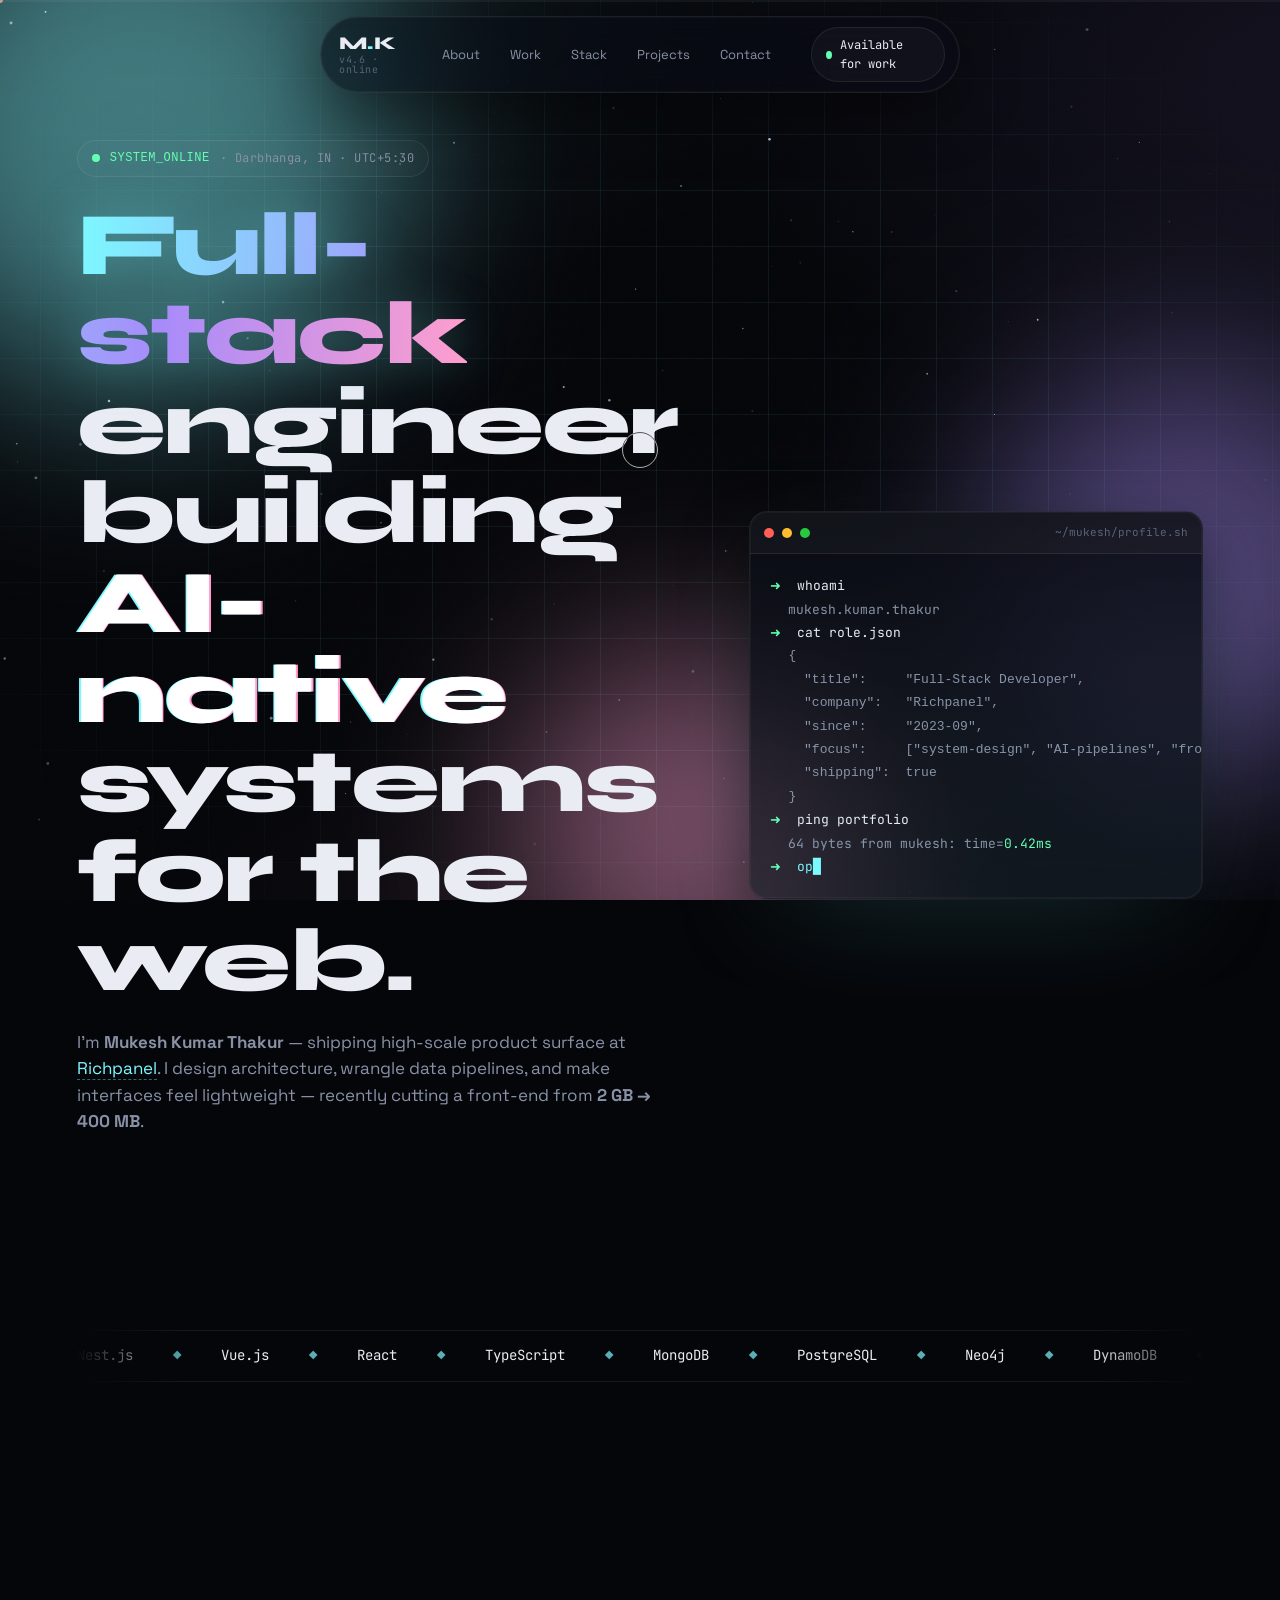
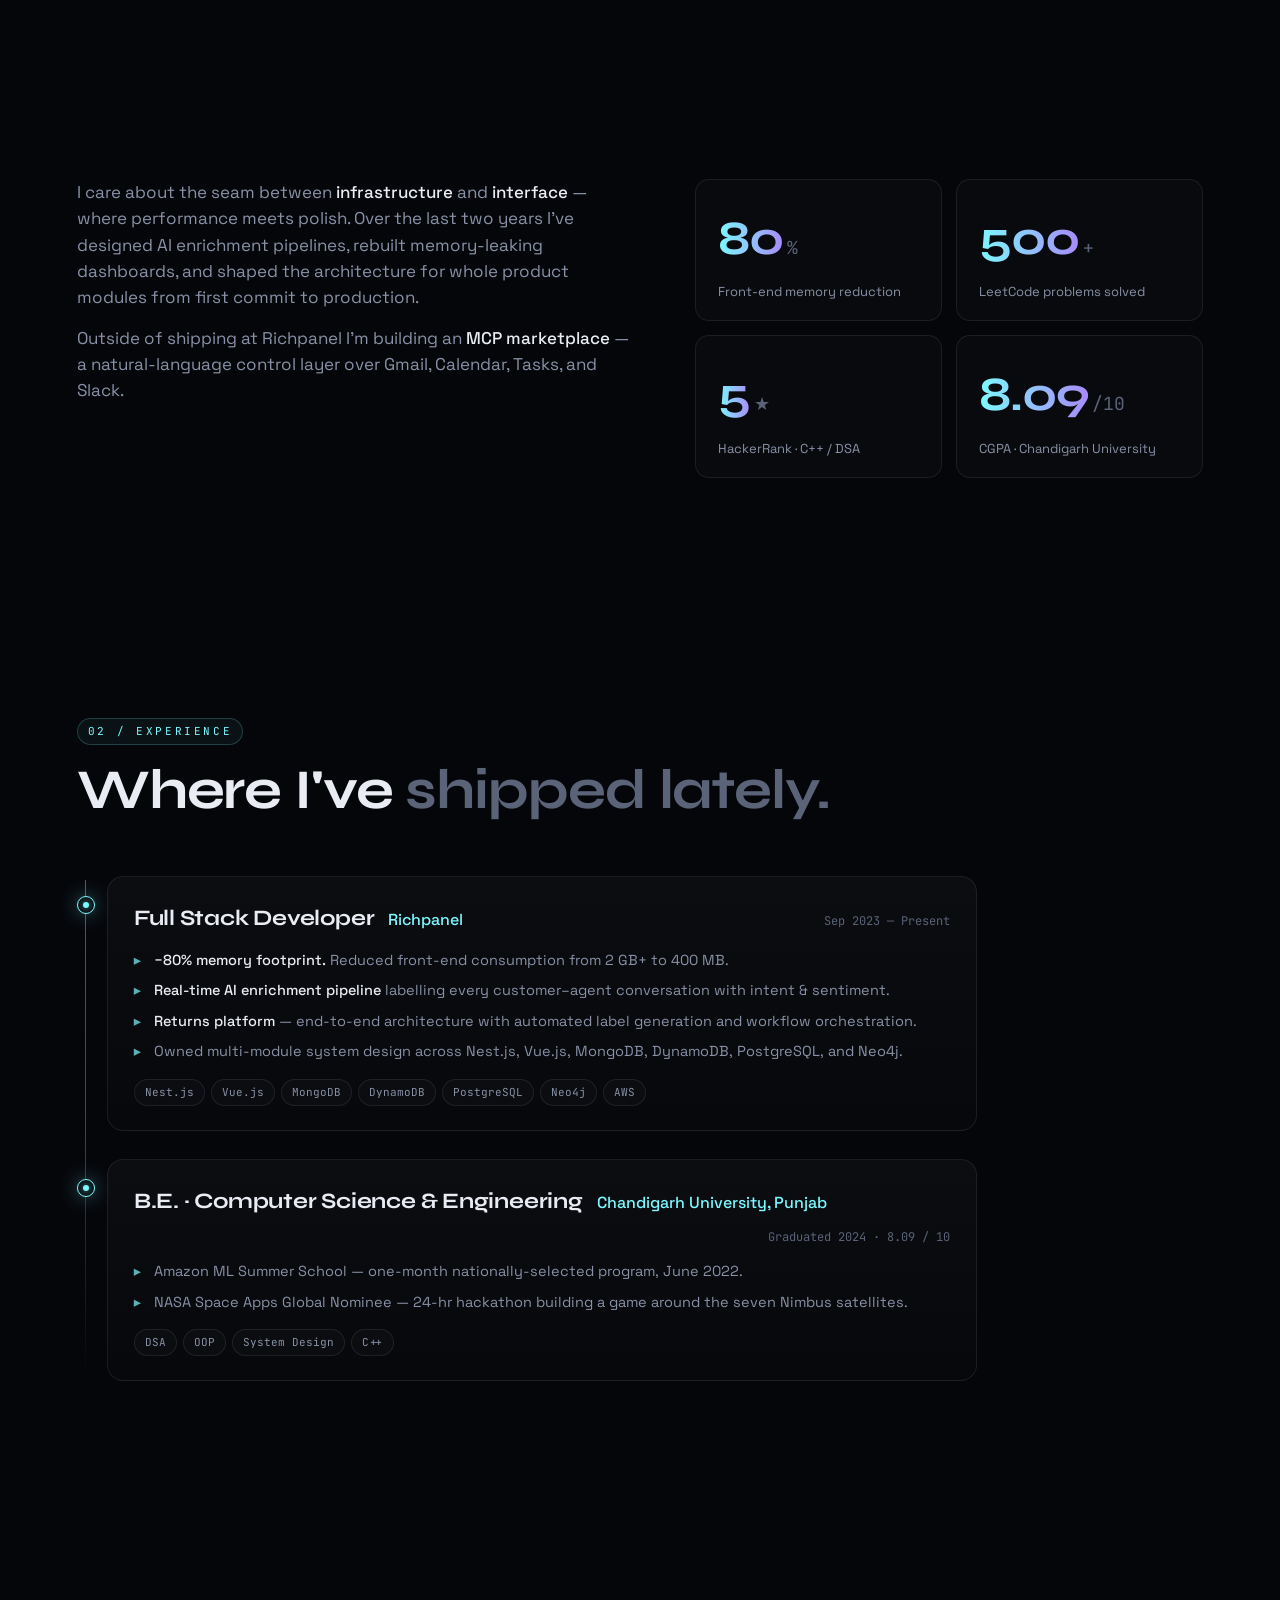
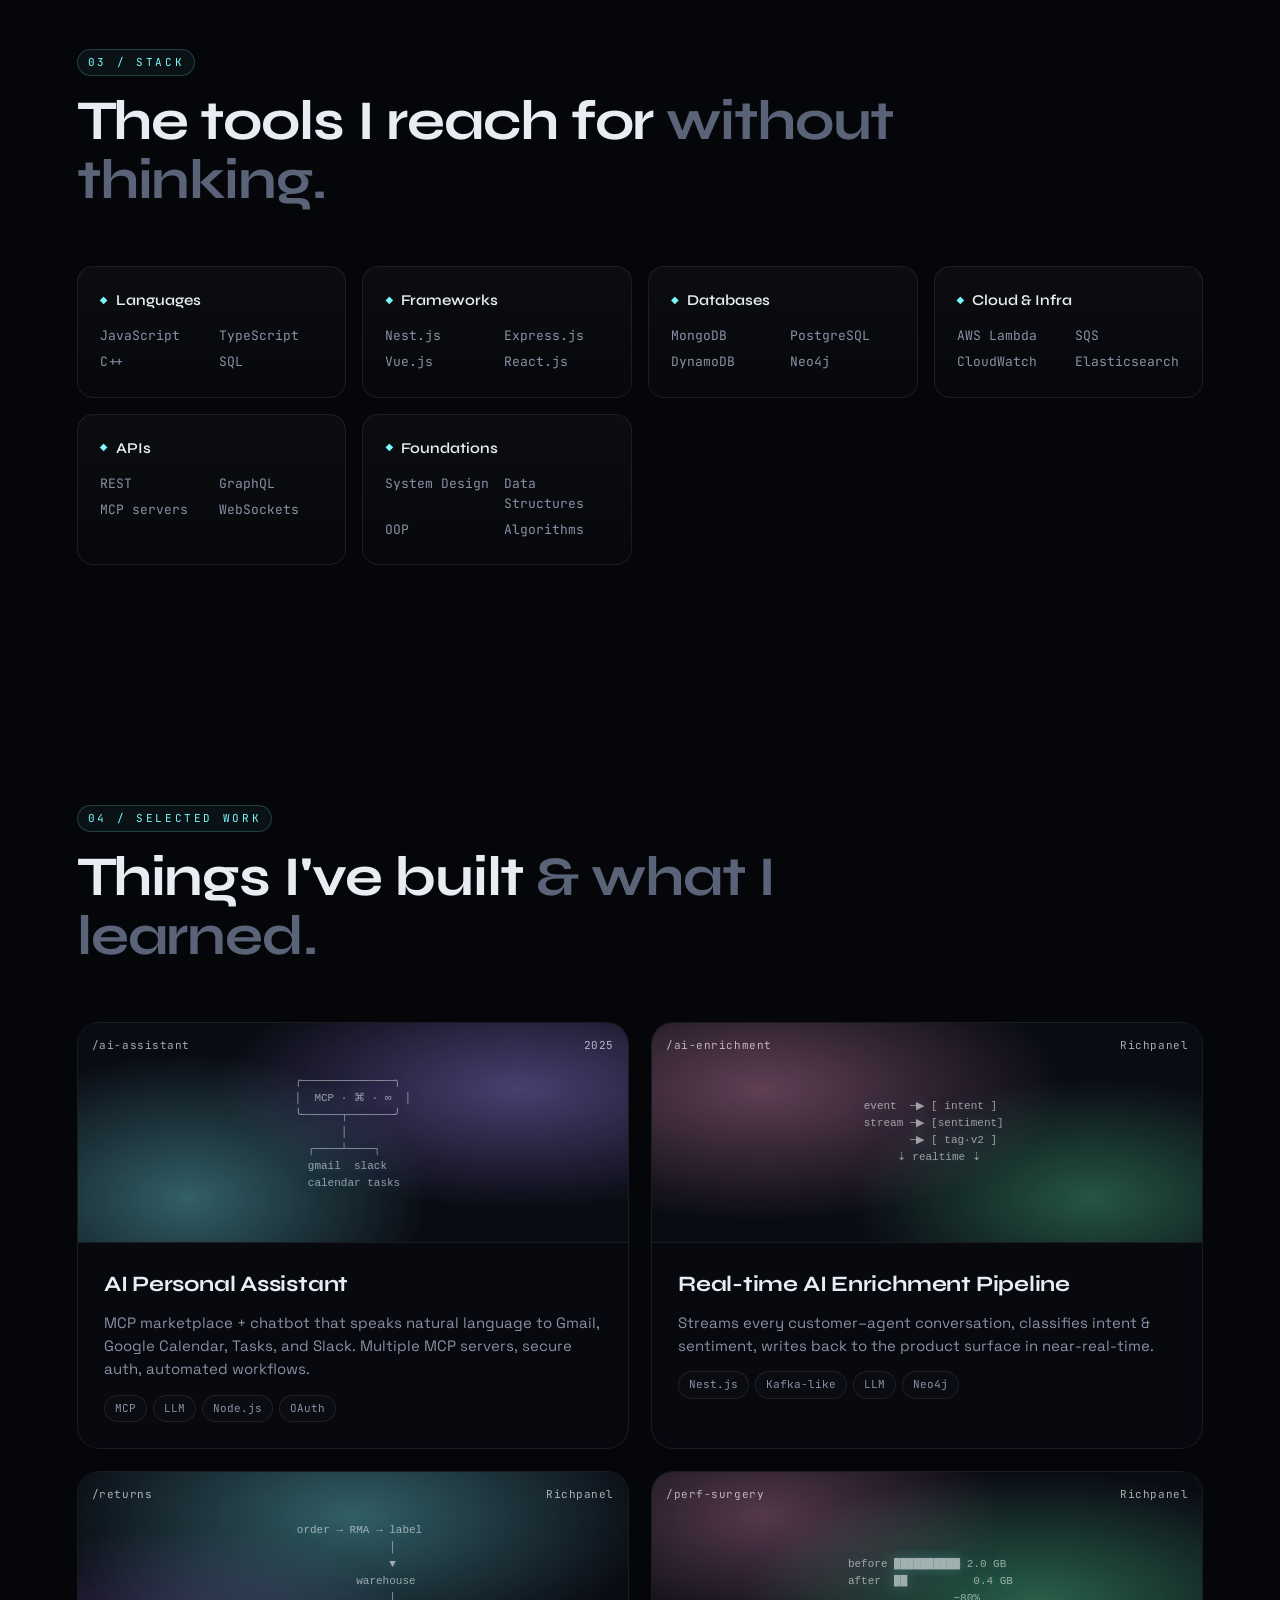
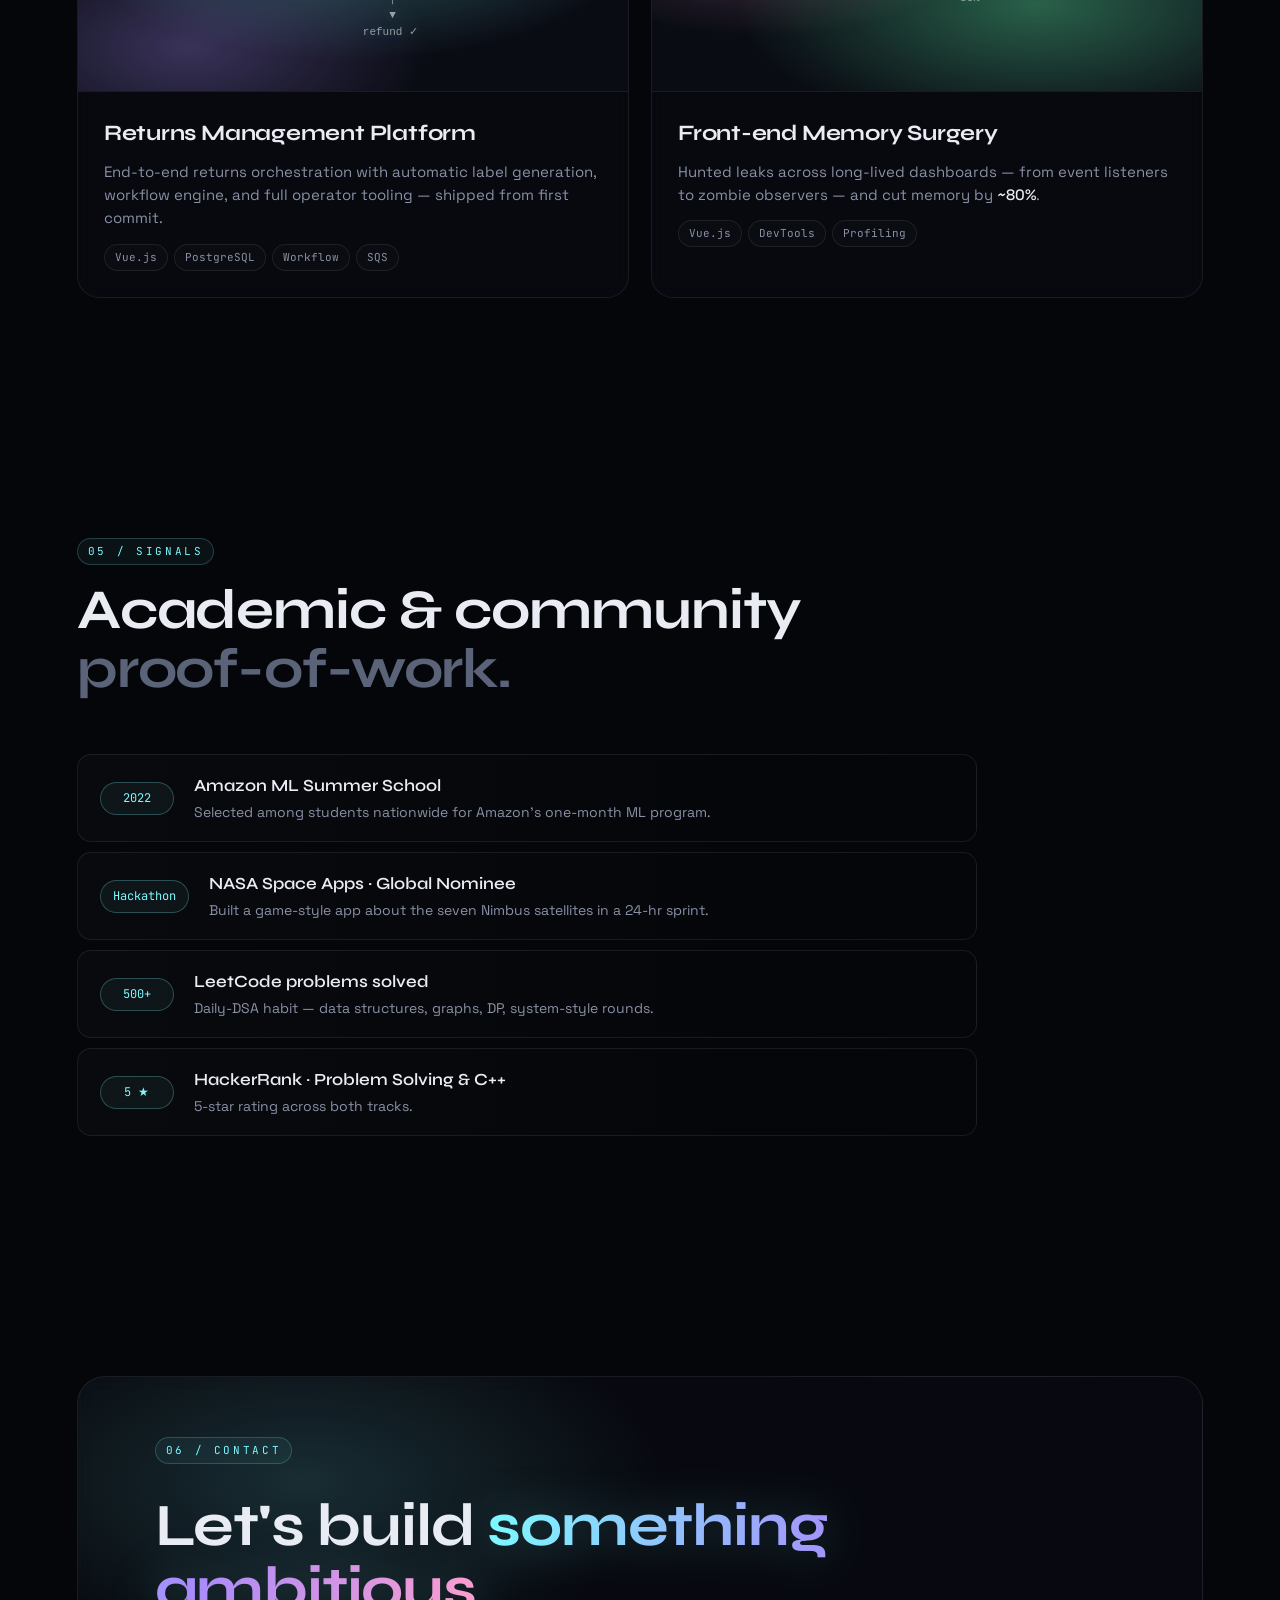
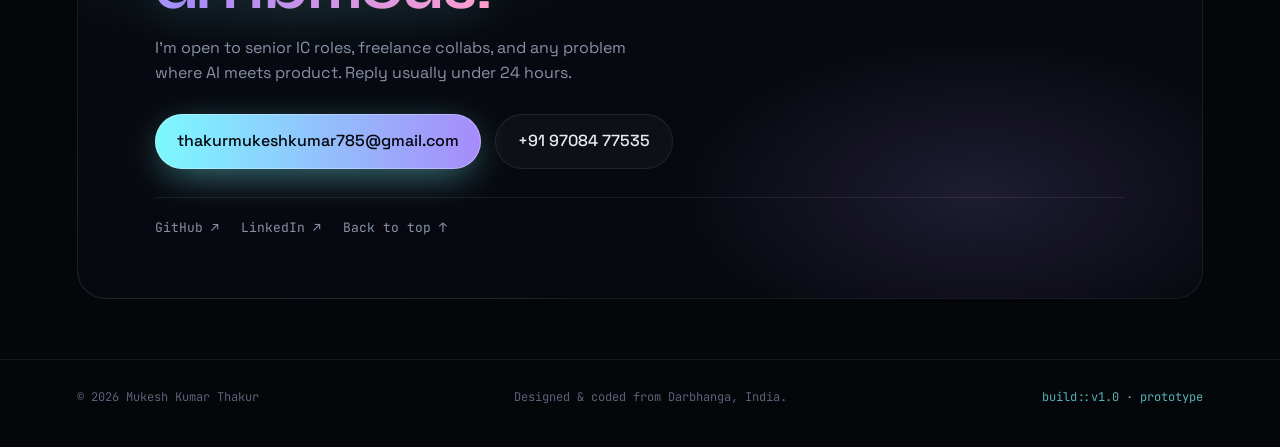
==== index.html @ 33dcd4c1 "Relaunch portfolio: futuristic design at root, archive 2023 site under /old - New single-file index." ====
<!DOCTYPE html>
<html lang="en">
<head>
<meta charset="UTF-8" />
<meta name="viewport" content="width=device-width, initial-scale=1.0" />
<meta name="description" content="Mukesh Kumar Thakur — Full Stack Developer building AI-native systems." />
<title>Mukesh Kumar Thakur · Full Stack Engineer</title>
<link rel="preconnect" href="https://fonts.googleapis.com" />
<link rel="preconnect" href="https://fonts.gstatic.com" crossorigin />
<link href="https://fonts.googleapis.com/css2?family=Space+Grotesk:wght@300;400;500;600;700&family=JetBrains+Mono:wght@300;400;500;700&family=Syne:wght@600;700;800&display=swap" rel="stylesheet" />
<style>
:root {
  --bg:        #05060a;
  --bg-soft:   #0a0c14;
  --panel:     rgba(255,255,255,0.03);
  --panel-br:  rgba(255,255,255,0.08);
  --ink:       #e9ecf3;
  --ink-dim:   #8891a6;
  --ink-mute:  #5a6378;
  --accent:    #7cf9ff;
  --accent-2:  #a78bfa;
  --accent-3:  #ff9ece;
  --hot:       #63ffb0;
  --danger:    #ff6b6b;
  --grid:      rgba(124, 249, 255, 0.07);
  --ease:      cubic-bezier(.2,.7,.2,1);
  --ff-display: 'Syne', 'Space Grotesk', system-ui, sans-serif;
  --ff-sans:   'Space Grotesk', system-ui, sans-serif;
  --ff-mono:   'JetBrains Mono', ui-monospace, Menlo, monospace;
}
* { box-sizing: border-box; margin: 0; padding: 0; }
html { scroll-behavior: smooth; }
body {
  background: var(--bg);
  color: var(--ink);
  font-family: var(--ff-sans);
  font-size: 16px;
  line-height: 1.55;
  overflow-x: hidden;
  -webkit-font-smoothing: antialiased;
  text-rendering: optimizeLegibility;
  cursor: none;
}
a { color: inherit; text-decoration: none; }
::selection { background: var(--accent); color: #000; }
.bg-layer {
  position: fixed; inset: 0; z-index: -1;
  overflow: hidden; pointer-events: none;
  background:
    radial-gradient(1400px 700px at 10% -10%, rgba(124,249,255,0.08), transparent 60%),
    radial-gradient(1200px 600px at 110% 10%, rgba(167,139,250,0.10), transparent 60%),
    radial-gradient(900px 500px at 50% 110%, rgba(255,158,206,0.06), transparent 60%),
    var(--bg);
}
.grid {
  position: absolute; inset: -10%;
  background-image:
    linear-gradient(var(--grid) 1px, transparent 1px),
    linear-gradient(90deg, var(--grid) 1px, transparent 1px);
  background-size: 56px 56px, 56px 56px;
  -webkit-mask-image: radial-gradient(ellipse at center, #000 40%, transparent 75%);
          mask-image: radial-gradient(ellipse at center, #000 40%, transparent 75%);
  animation: drift 40s linear infinite;
}
@keyframes drift { to { transform: translate3d(-56px,-56px,0); } }
#stars { position: absolute; inset: 0; width: 100%; height: 100%; }
.orb {
  position: absolute; border-radius: 50%;
  filter: blur(90px); opacity: .45;
  mix-blend-mode: screen; will-change: transform;
}
.orb-1 { width: 520px; height: 520px; background: #7cf9ff; top: -120px; left: -120px; animation: float 16s ease-in-out infinite; }
.orb-2 { width: 420px; height: 420px; background: #a78bfa; top: 40%; right: -120px; animation: float 22s ease-in-out -4s infinite; }
.orb-3 { width: 360px; height: 360px; background: #ff9ece; bottom: -100px; left: 40%; animation: float 20s ease-in-out -8s infinite; }
@keyframes float {
  0%,100% { transform: translate3d(0,0,0) scale(1); }
  50%     { transform: translate3d(40px,-30px,0) scale(1.1); }
}
.noise {
  position: absolute; inset: 0;
  background-image: url("data:image/svg+xml;utf8,<svg xmlns='http://www.w3.org/2000/svg' width='200' height='200'><filter id='n'><feTurbulence type='fractalNoise' baseFrequency='0.9' numOctaves='2'/></filter><rect width='100%25' height='100%25' filter='url(%23n)' opacity='0.55'/></svg>");
  opacity: .04; mix-blend-mode: overlay;
}
.cursor-dot, .cursor-ring {
  position: fixed; top: 0; left: 0;
  pointer-events: none; z-index: 9999;
  transform: translate(-50%,-50%);
  border-radius: 50%; mix-blend-mode: difference;
}
.cursor-dot {
  width: 6px; height: 6px; background: #fff;
  transition: transform .15s var(--ease), opacity .2s;
}
.cursor-ring {
  width: 36px; height: 36px;
  border: 1px solid rgba(255,255,255,.7);
  transition: width .25s var(--ease), height .25s var(--ease), transform .05s linear, border-color .2s;
}
.cursor-hover .cursor-ring { width: 60px; height: 60px; border-color: var(--accent); }
@media (hover: none) {
  .cursor-dot, .cursor-ring { display: none; }
  body { cursor: auto; }
}
.scroll-progress {
  position: fixed; top: 0; left: 0; right: 0;
  height: 2px; z-index: 200;
  background: rgba(255,255,255,.05);
}
.scroll-progress span {
  display: block; height: 100%; width: 0;
  background: linear-gradient(90deg, var(--accent), var(--accent-2), var(--accent-3));
  box-shadow: 0 0 10px var(--accent);
}
.nav {
  position: fixed; top: 16px; left: 50%;
  transform: translateX(-50%);
  z-index: 100;
  display: flex; align-items: center; gap: 28px;
  padding: 10px 14px 10px 18px;
  background: rgba(10,12,20,.55);
  -webkit-backdrop-filter: blur(18px) saturate(1.3);
          backdrop-filter: blur(18px) saturate(1.3);
  border: 1px solid var(--panel-br);
  border-radius: 999px;
  box-shadow: 0 20px 60px rgba(0,0,0,.45), inset 0 0 0 1px rgba(255,255,255,.03);
  max-width: calc(100vw - 32px);
}
.brand {
  display: flex; flex-direction: column; line-height: 1;
  font-family: var(--ff-display); letter-spacing: .02em;
}
.brand-mark { font-size: 18px; font-weight: 800; }
.brand-mark .dot { color: var(--accent); }
.brand-meta {
  font-family: var(--ff-mono);
  font-size: 10px; color: var(--ink-mute);
  margin-top: 3px; letter-spacing: .06em;
}
.nav nav { display: flex; gap: 6px; }
.nav nav a {
  font-size: 13px; color: var(--ink-dim);
  padding: 8px 12px; border-radius: 999px;
  transition: color .2s, background .2s;
}
.nav nav a:hover { color: var(--ink); background: rgba(255,255,255,.05); }
.btn-ghost {
  display: inline-flex; align-items: center; gap: 8px;
  font-family: var(--ff-mono);
  font-size: 12px; color: var(--ink);
  padding: 8px 14px;
  border: 1px solid var(--panel-br);
  border-radius: 999px;
  background: rgba(255,255,255,.03);
  transition: border-color .2s, color .2s, background .2s;
}
.btn-ghost:hover { border-color: var(--accent); color: var(--accent); }
.pulse {
  width: 8px; height: 8px; border-radius: 50%;
  background: var(--hot);
  box-shadow: 0 0 0 0 var(--hot);
  animation: pulse 2s infinite;
}
@keyframes pulse {
  0%   { box-shadow: 0 0 0 0 rgba(99,255,176,.55); }
  70%  { box-shadow: 0 0 0 10px rgba(99,255,176,0); }
  100% { box-shadow: 0 0 0 0 rgba(99,255,176,0); }
}
.hero {
  min-height: 100vh;
  padding: 140px 6vw 60px;
  display: flex; flex-direction: column;
  justify-content: space-between;
  position: relative;
}
.hero-inner {
  display: grid;
  grid-template-columns: 1.3fr 1fr;
  gap: 72px; align-items: center; flex: 1;
}
@media (max-width: 980px) { .hero-inner { grid-template-columns: 1fr; gap: 48px; } }
.badge {
  display: inline-flex; align-items: center; gap: 10px;
  font-family: var(--ff-mono);
  font-size: 12px; color: var(--ink-dim);
  padding: 8px 14px;
  border: 1px solid var(--panel-br);
  border-radius: 999px;
  background: rgba(255,255,255,.02);
  letter-spacing: .04em;
}
.badge code { color: var(--hot); font-weight: 500; }
.hero-title {
  font-family: var(--ff-display);
  font-weight: 800;
  font-size: clamp(44px, 7vw, 92px);
  line-height: 1;
  letter-spacing: -.02em;
  margin: 24px 0 22px;
}
.hero-title .line { display: block; }
.gradient {
  background: linear-gradient(92deg, var(--accent) 0%, var(--accent-2) 55%, var(--accent-3) 100%);
  -webkit-background-clip: text; background-clip: text;
  color: transparent;
  filter: drop-shadow(0 0 24px rgba(124,249,255,.25));
}
.muted { color: var(--ink-mute); }
.hero-sub { max-width: 60ch; color: var(--ink-dim); font-size: 17px; }
.hero-sub a { color: var(--accent); border-bottom: 1px dashed rgba(124,249,255,.4); }
.hero-cta { display: flex; gap: 14px; flex-wrap: wrap; margin: 30px 0 32px; }
.btn-primary, .btn-secondary {
  display: inline-flex; align-items: center; gap: 10px;
  padding: 14px 22px;
  border-radius: 999px;
  font-weight: 500;
  transition: transform .2s var(--ease), box-shadow .25s, background .2s, color .2s;
}
.btn-primary {
  background: linear-gradient(90deg, var(--accent), var(--accent-2));
  color: #06070d;
  box-shadow: 0 10px 40px -10px rgba(124,249,255,.6),
              inset 0 0 0 1px rgba(255,255,255,.3);
}
.btn-primary:hover {
  transform: translateY(-2px);
  box-shadow: 0 18px 50px -12px rgba(167,139,250,.75),
              inset 0 0 0 1px rgba(255,255,255,.4);
}
.btn-secondary {
  color: var(--ink);
  border: 1px solid var(--panel-br);
  background: rgba(255,255,255,.03);
}
.btn-secondary:hover { border-color: var(--accent); color: var(--accent); }
.socials {
  display: flex; flex-wrap: wrap; gap: 22px;
  font-family: var(--ff-mono);
  font-size: 12.5px; color: var(--ink-mute);
}
.socials a {
  display: inline-flex; align-items: center; gap: 8px;
  transition: color .2s;
}
.socials a:hover { color: var(--accent); }
.glitch { position: relative; display: inline-block; color: var(--ink); }
.glitch::before, .glitch::after {
  content: attr(data-text);
  position: absolute; left: 0; top: 0; width: 100%;
  pointer-events: none;
}
.glitch::before {
  color: var(--accent);
  transform: translate(-1.5px, 0);
  mix-blend-mode: screen;
  animation: glitch-x 4.2s infinite steps(2, end);
}
.glitch::after {
  color: var(--accent-3);
  transform: translate(1.5px, 0);
  mix-blend-mode: screen;
  animation: glitch-x 3.1s infinite reverse steps(2, end);
}
@keyframes glitch-x {
  0%, 92%, 100% { -webkit-clip-path: inset(0 0 0 0); clip-path: inset(0 0 0 0); transform: translate(0,0); }
  93% { -webkit-clip-path: inset(10% 0 80% 0); clip-path: inset(10% 0 80% 0); transform: translate(-3px,0); }
  95% { -webkit-clip-path: inset(50% 0 30% 0); clip-path: inset(50% 0 30% 0); transform: translate(2px,0); }
  97% { -webkit-clip-path: inset(80% 0 5% 0);  clip-path: inset(80% 0 5% 0);  transform: translate(-1px,0); }
}
.terminal {
  position: relative;
  border: 1px solid var(--panel-br);
  background: linear-gradient(180deg, rgba(10,12,20,.9), rgba(10,12,20,.6));
  -webkit-backdrop-filter: blur(14px); backdrop-filter: blur(14px);
  border-radius: 18px; overflow: hidden;
  box-shadow:
    0 40px 120px -40px rgba(124,249,255,.18),
    0 20px 60px rgba(0,0,0,.5),
    inset 0 0 0 1px rgba(255,255,255,.04);
}
.terminal::before {
  content: ""; position: absolute; inset: 0;
  background: linear-gradient(180deg, transparent, rgba(124,249,255,.05));
  pointer-events: none;
}
.terminal-bar {
  display: flex; align-items: center; gap: 8px;
  padding: 12px 14px;
  border-bottom: 1px solid var(--panel-br);
  background: rgba(255,255,255,.03);
}
.terminal-bar .dot { width: 10px; height: 10px; border-radius: 50%; background: var(--ink-mute); }
.terminal-bar .dot.red    { background: #ff5f57; }
.terminal-bar .dot.amber  { background: #ffbd2e; }
.terminal-bar .dot.green  { background: #28c940; }
.term-title {
  margin-left: auto;
  font-family: var(--ff-mono);
  font-size: 11px; color: var(--ink-mute);
}
.terminal-body {
  padding: 20px;
  font-family: var(--ff-mono);
  font-size: 13px; color: var(--ink-dim);
  line-height: 1.8;
}
.terminal-body .prompt { color: var(--hot); margin-right: 8px; }
.terminal-body .cmd    { color: var(--ink); }
.terminal-body .out    { color: var(--ink-dim); padding-left: 18px; }
.terminal-body pre.out { white-space: pre; }
.terminal-body .hot    { color: var(--hot); }
.typewriter { color: var(--accent); }
.blink { animation: blink 1s steps(2, end) infinite; color: var(--accent); }
@keyframes blink { to { opacity: 0; } }
.marquee {
  overflow: hidden;
  margin-top: 60px;
  border-top: 1px solid var(--panel-br);
  border-bottom: 1px solid var(--panel-br);
  padding: 14px 0;
  display: flex; gap: 40px;
  -webkit-mask-image: linear-gradient(90deg, transparent, #000 10%, #000 90%, transparent);
          mask-image: linear-gradient(90deg, transparent, #000 10%, #000 90%, transparent);
}
.marquee-track {
  display: flex; gap: 40px; flex-shrink: 0;
  animation: marq 30s linear infinite;
  font-family: var(--ff-mono);
  font-size: 14px; color: var(--ink-dim);
  white-space: nowrap; padding-right: 40px;
}
.marquee-track span:nth-child(odd) { color: var(--ink); }
.marquee-track span:nth-child(even) { color: var(--accent); opacity: .7; }
@keyframes marq { to { transform: translateX(-100%); } }
.section { padding: 120px 6vw; position: relative; }
.section-head { margin-bottom: 56px; max-width: 900px; }
.eyebrow {
  display: inline-block;
  font-family: var(--ff-mono);
  font-size: 11px; letter-spacing: .24em;
  color: var(--accent);
  text-transform: uppercase;
  margin-bottom: 16px;
  padding: 4px 10px;
  border: 1px solid rgba(124,249,255,.2);
  border-radius: 999px;
  background: rgba(124,249,255,.05);
}
.section-head h2 {
  font-family: var(--ff-display);
  font-weight: 700;
  font-size: clamp(32px, 4.4vw, 56px);
  line-height: 1.05;
  letter-spacing: -.02em;
}
.about-grid {
  display: grid;
  grid-template-columns: 1.1fr 1fr;
  gap: 60px; align-items: start;
}
@media (max-width: 900px) { .about-grid { grid-template-columns: 1fr; } }
.about-copy p {
  color: var(--ink-dim);
  font-size: 17px; margin-bottom: 14px;
  max-width: 60ch;
}
.about-copy strong { color: var(--ink); font-weight: 500; }
.stats { list-style: none; display: grid; grid-template-columns: 1fr 1fr; gap: 14px; }
.stats li {
  position: relative;
  padding: 22px 22px 18px;
  border: 1px solid var(--panel-br);
  border-radius: 14px;
  background: rgba(255,255,255,.02);
  overflow: hidden;
  transition: transform .25s var(--ease), border-color .25s;
}
.stats li::before {
  content: ""; position: absolute; inset: 0;
  background: radial-gradient(400px 140px at var(--mx,50%) var(--my,50%), rgba(124,249,255,.12), transparent 60%);
  opacity: 0; transition: opacity .3s;
}
.stats li:hover { transform: translateY(-2px); border-color: rgba(124,249,255,.3); }
.stats li:hover::before { opacity: 1; }
.stat-num {
  font-family: var(--ff-display);
  font-size: 48px; font-weight: 700;
  background: linear-gradient(90deg, var(--accent), var(--accent-2));
  -webkit-background-clip: text; background-clip: text;
  color: transparent;
  letter-spacing: -.02em;
}
.stat-unit {
  font-family: var(--ff-mono);
  color: var(--ink-mute); font-size: 18px;
  margin-left: 4px;
}
.stat-label { display: block; font-size: 13px; color: var(--ink-dim); margin-top: 6px; }
.timeline { position: relative; padding-left: 30px; max-width: 900px; }
.timeline::before {
  content: ""; position: absolute;
  left: 8px; top: 4px; bottom: 4px;
  width: 1px;
  background: linear-gradient(180deg, var(--accent), var(--accent-2), transparent);
  opacity: .4;
}
.tl-item { position: relative; margin-bottom: 28px; }
.tl-marker {
  position: absolute; left: -30px; top: 20px;
  width: 18px; height: 18px; border-radius: 50%;
  border: 1px solid var(--accent);
  background: var(--bg);
  display: grid; place-items: center;
  box-shadow: 0 0 20px rgba(124,249,255,.4);
}
.tl-marker span {
  width: 6px; height: 6px; border-radius: 50%;
  background: var(--accent);
  box-shadow: 0 0 8px var(--accent);
  animation: pulse-dot 2s infinite;
}
@keyframes pulse-dot {
  0%,100% { transform: scale(1); opacity: 1; }
  50%     { transform: scale(1.5); opacity: .6; }
}
.tl-card {
  padding: 24px 26px;
  border: 1px solid var(--panel-br);
  border-radius: 16px;
  background: linear-gradient(180deg, rgba(255,255,255,.03), rgba(255,255,255,.01));
  transition: border-color .25s, transform .25s var(--ease);
}
.tl-card:hover { border-color: rgba(124,249,255,.25); transform: translateX(4px); }
.tl-card header {
  display: flex; flex-wrap: wrap; align-items: baseline;
  gap: 10px 14px; margin-bottom: 14px;
}
.tl-card h3 {
  font-family: var(--ff-display);
  font-size: 22px; font-weight: 700;
  letter-spacing: -.01em;
}
.tl-company { color: var(--accent); font-weight: 500; }
.tl-time {
  font-family: var(--ff-mono);
  font-size: 12px; color: var(--ink-mute);
  margin-left: auto;
}
.tl-card ul { list-style: none; margin-bottom: 16px; }
.tl-card li {
  position: relative;
  padding-left: 20px;
  margin-bottom: 8px;
  color: var(--ink-dim);
  font-size: 14.5px;
}
.tl-card li::before {
  content: "▸"; position: absolute; left: 0;
  color: var(--accent); opacity: .7;
}
.tl-card li strong { color: var(--ink); font-weight: 500; }
.chips { display: flex; flex-wrap: wrap; gap: 6px; margin-top: 14px; }
.chips span {
  font-family: var(--ff-mono);
  font-size: 11px;
  padding: 4px 10px;
  border: 1px solid var(--panel-br);
  border-radius: 999px;
  color: var(--ink-dim);
  background: rgba(255,255,255,.02);
  transition: border-color .2s, color .2s;
}
.chips span:hover { border-color: var(--accent); color: var(--accent); }
.stack-grid {
  display: grid;
  grid-template-columns: repeat(auto-fill, minmax(240px, 1fr));
  gap: 16px;
}
.stack-card {
  padding: 22px 22px 24px;
  border: 1px solid var(--panel-br);
  border-radius: 16px;
  background: linear-gradient(180deg, rgba(255,255,255,.03), rgba(255,255,255,.01));
  position: relative; overflow: hidden;
  transition: transform .25s var(--ease), border-color .25s;
}
.stack-card::after {
  content: ""; position: absolute;
  top: -50%; left: -50%;
  width: 200%; height: 200%;
  background: conic-gradient(from 0deg, transparent 0deg, rgba(124,249,255,.15), transparent 60deg);
  opacity: 0; transition: opacity .3s;
  animation: spin 6s linear infinite;
  pointer-events: none;
}
.stack-card:hover { transform: translateY(-4px); border-color: rgba(124,249,255,.25); }
.stack-card:hover::after { opacity: 1; }
@keyframes spin { to { transform: rotate(360deg); } }
.stack-card h4 {
  font-family: var(--ff-display);
  font-size: 15px; font-weight: 600;
  color: var(--ink);
  margin-bottom: 14px;
  display: flex; align-items: center; gap: 8px;
}
.stack-card h4 .k { color: var(--accent); font-size: 10px; }
.stack-card ul {
  list-style: none;
  display: grid; grid-template-columns: 1fr 1fr; gap: 6px 14px;
}
.stack-card li { font-family: var(--ff-mono); font-size: 13px; color: var(--ink-dim); }
.proj-grid { display: grid; grid-template-columns: repeat(2, 1fr); gap: 22px; }
@media (max-width: 900px) { .proj-grid { grid-template-columns: 1fr; } }
.proj-card {
  position: relative;
  border: 1px solid var(--panel-br);
  border-radius: 22px;
  background: rgba(10,12,20,.5);
  -webkit-backdrop-filter: blur(8px); backdrop-filter: blur(8px);
  overflow: hidden;
  transform-style: preserve-3d;
  transition: border-color .25s, transform .4s var(--ease), box-shadow .4s;
}
.proj-card:hover {
  border-color: rgba(124,249,255,.3);
  box-shadow: 0 40px 80px -30px rgba(124,249,255,.25);
}
.proj-cover {
  position: relative; height: 220px; overflow: hidden;
  border-bottom: 1px solid var(--panel-br);
}
.proj-gradient { position: absolute; inset: 0; }
.proj-gradient.g1 {
  background:
    radial-gradient(500px 200px at 80% 30%, rgba(167,139,250,.4), transparent 60%),
    radial-gradient(400px 240px at 20% 80%, rgba(124,249,255,.35), transparent 60%),
    #0a0c14;
}
.proj-gradient.g2 {
  background:
    radial-gradient(500px 220px at 20% 30%, rgba(255,158,206,.35), transparent 60%),
    radial-gradient(400px 200px at 80% 80%, rgba(99,255,176,.3), transparent 60%),
    #0a0c14;
}
.proj-gradient.g3 {
  background:
    radial-gradient(500px 240px at 50% 20%, rgba(124,249,255,.35), transparent 60%),
    radial-gradient(400px 200px at 20% 80%, rgba(167,139,250,.3), transparent 60%),
    #0a0c14;
}
.proj-gradient.g4 {
  background:
    radial-gradient(500px 220px at 70% 60%, rgba(99,255,176,.35), transparent 60%),
    radial-gradient(400px 200px at 20% 20%, rgba(255,158,206,.3), transparent 60%),
    #0a0c14;
}
.proj-hud {
  position: absolute; top: 14px; left: 14px; right: 14px;
  display: flex; justify-content: space-between;
  font-family: var(--ff-mono);
  font-size: 11px;
  color: rgba(255,255,255,.65);
  letter-spacing: .05em;
}
.proj-ascii {
  position: absolute; inset: 0;
  display: grid; place-items: center;
  font-family: var(--ff-mono);
  font-size: 11px;
  color: rgba(255,255,255,.55);
  text-shadow: 0 0 14px rgba(124,249,255,.25);
  white-space: pre;
}
.proj-card:hover .proj-ascii { color: #fff; transition: color .3s; }
.proj-body { padding: 24px 26px 26px; }
.proj-body h3 {
  font-family: var(--ff-display);
  font-size: 22px; font-weight: 700;
  margin-bottom: 10px;
  letter-spacing: -.01em;
}
.proj-body p { color: var(--ink-dim); font-size: 15px; margin-bottom: 14px; }
.proj-body strong { color: var(--ink); font-weight: 500; }
.awards { list-style: none; display: grid; gap: 10px; max-width: 900px; }
.awards li {
  display: flex; align-items: center; gap: 20px;
  padding: 18px 22px;
  border: 1px solid var(--panel-br);
  border-radius: 14px;
  background: linear-gradient(90deg, rgba(255,255,255,.02), transparent);
  transition: border-color .25s, transform .25s var(--ease);
}
.awards li:hover { border-color: rgba(124,249,255,.25); transform: translateX(4px); }
.aw-tag {
  font-family: var(--ff-mono);
  font-size: 12px; color: var(--accent);
  padding: 6px 12px;
  border: 1px solid rgba(124,249,255,.25);
  border-radius: 999px;
  min-width: 74px; text-align: center;
  background: rgba(124,249,255,.05);
}
.awards li strong {
  display: block;
  font-family: var(--ff-display);
  font-size: 17px; color: var(--ink);
  font-weight: 600;
}
.awards li p { color: var(--ink-dim); font-size: 14px; margin-top: 2px; }
.contact { padding-bottom: 60px; }
.contact-card {
  position: relative;
  padding: 60px 6vw;
  border: 1px solid var(--panel-br);
  border-radius: 28px;
  background:
    radial-gradient(600px 300px at 20% 20%, rgba(124,249,255,.15), transparent 60%),
    radial-gradient(500px 260px at 80% 80%, rgba(167,139,250,.15), transparent 60%),
    rgba(10,12,20,.6);
  overflow: hidden;
  -webkit-backdrop-filter: blur(10px); backdrop-filter: blur(10px);
}
.contact-card::before {
  content: "";
  position: absolute; inset: -1px;
  border-radius: 28px;
  background: linear-gradient(120deg, transparent, rgba(124,249,255,.4), transparent 60%);
  -webkit-mask: linear-gradient(#000 0 0) content-box, linear-gradient(#000 0 0);
          mask: linear-gradient(#000 0 0) content-box, linear-gradient(#000 0 0);
  -webkit-mask-composite: xor; mask-composite: exclude;
  padding: 1px;
  pointer-events: none;
}
.contact-card h2 {
  font-family: var(--ff-display);
  font-size: clamp(34px, 5vw, 60px);
  font-weight: 700;
  letter-spacing: -.02em;
  margin: 14px 0 16px;
  max-width: 16ch;
  line-height: 1.05;
}
.contact-card p { color: var(--ink-dim); max-width: 50ch; font-size: 16px; margin-bottom: 28px; }
.contact-actions { display: flex; flex-wrap: wrap; gap: 14px; margin-bottom: 28px; }
.contact-links {
  display: flex; flex-wrap: wrap; gap: 22px;
  font-family: var(--ff-mono);
  font-size: 13px; color: var(--ink-dim);
  padding-top: 20px;
  border-top: 1px solid var(--panel-br);
}
.contact-links a:hover { color: var(--accent); }
.footer {
  display: flex; justify-content: space-between; align-items: center;
  flex-wrap: wrap; gap: 10px;
  padding: 28px 6vw 40px;
  font-family: var(--ff-mono);
  font-size: 12px; color: var(--ink-mute);
  border-top: 1px solid var(--panel-br);
}
.footer .mono { color: var(--accent); opacity: .7; }
.reveal {
  opacity: 0;
  transform: translateY(24px);
  transition: opacity .9s var(--ease), transform .9s var(--ease);
  transition-delay: var(--d, 0s);
}
.reveal.in { opacity: 1; transform: translateY(0); }
@media (max-width: 720px) {
  .nav { gap: 12px; padding: 8px 10px; }
  .nav nav { display: none; }
  .btn-ghost { padding: 6px 10px; font-size: 11px; }
  .hero { padding: 120px 5vw 40px; }
  .section { padding: 80px 5vw; }
  .stats { grid-template-columns: 1fr; }
  .tl-card header { flex-direction: column; align-items: flex-start; }
  .tl-time { margin-left: 0; }
  .contact-card { padding: 40px 5vw; }
}
</style>
</head>
<body>

<!-- ====== NEURAL / GRID BACKGROUND ====== -->
<div class="bg-layer">
  <div class="grid"></div>
  <canvas id="stars"></canvas>
  <div class="orb orb-1"></div>
  <div class="orb orb-2"></div>
  <div class="orb orb-3"></div>
  <div class="noise"></div>
</div>

<!-- ====== CUSTOM CURSOR ====== -->
<div class="cursor-dot"></div>
<div class="cursor-ring"></div>

<!-- ====== PROGRESS BAR ====== -->
<div class="scroll-progress"><span></span></div>

<!-- ====== NAV ====== -->
<header class="nav">
  <a href="#home" class="brand">
    <span class="brand-mark">M<span class="dot">.</span>K</span>
    <span class="brand-meta">v4.6 · online</span>
  </a>
  <nav>
    <a href="#about">About</a>
    <a href="#work">Work</a>
    <a href="#stack">Stack</a>
    <a href="#projects">Projects</a>
    <a href="#contact">Contact</a>
  </nav>
  <a class="btn-ghost" href="mailto:thakurmukeshkumar785@gmail.com">
    <span class="pulse"></span> Available for work
  </a>
</header>

<!-- ====== HERO ====== -->
<section id="home" class="hero">
  <div class="hero-inner">
    <div class="hero-left">
      <div class="badge reveal">
        <span class="pulse"></span>
        <code>SYSTEM_ONLINE</code> · Darbhanga, IN · UTC+5:30
      </div>

      <h1 class="hero-title reveal">
        <span class="line"><span class="gradient">Full-stack</span> engineer</span>
        <span class="line">building <span class="glitch" data-text="AI-native">AI-native</span></span>
        <span class="line">systems for the web.</span>
      </h1>

      <p class="hero-sub reveal">
        I'm <strong>Mukesh Kumar Thakur</strong> — shipping high-scale product
        surface at <a href="https://www.richpanel.com" target="_blank" rel="noreferrer">Richpanel</a>.
        I design architecture, wrangle data pipelines, and make interfaces feel lightweight
        — recently cutting a front-end from <strong>2 GB → 400 MB</strong>.
      </p>

      <div class="hero-cta reveal">
        <a class="btn-primary magnet" href="#projects">
          <span>See selected work</span>
          <svg viewBox="0 0 24 24" width="16" height="16" aria-hidden="true"><path fill="currentColor" d="M5 12h12l-4-4 1.4-1.4L20.8 13l-6.4 6.4L13 18l4-4H5z"/></svg>
        </a>
        <a class="btn-secondary magnet" href="#contact">Start a conversation</a>
      </div>

      <div class="socials reveal">
        <a href="https://github.com/captain785" target="_blank" rel="noreferrer" aria-label="GitHub">
          <svg viewBox="0 0 24 24" width="18" height="18" aria-hidden="true"><path fill="currentColor" d="M12 .5a11.5 11.5 0 0 0-3.63 22.41c.58.1.79-.25.79-.55v-2c-3.21.7-3.88-1.38-3.88-1.38-.53-1.33-1.29-1.69-1.29-1.69-1.06-.72.08-.7.08-.7 1.17.08 1.78 1.2 1.78 1.2 1.04 1.78 2.72 1.27 3.38.97.1-.75.4-1.27.74-1.56-2.56-.29-5.26-1.28-5.26-5.71 0-1.26.45-2.29 1.19-3.1-.12-.3-.52-1.49.11-3.1 0 0 .97-.31 3.18 1.19a11 11 0 0 1 5.79 0c2.2-1.5 3.17-1.19 3.17-1.19.63 1.61.23 2.8.11 3.1.74.81 1.19 1.84 1.19 3.1 0 4.44-2.7 5.41-5.27 5.7.41.36.78 1.05.78 2.12v3.14c0 .3.21.66.8.55A11.5 11.5 0 0 0 12 .5z"/></svg>
          <span>captain785</span>
        </a>
        <a href="https://www.linkedin.com/in/captain785/" target="_blank" rel="noreferrer" aria-label="LinkedIn">
          <svg viewBox="0 0 24 24" width="18" height="18" aria-hidden="true"><path fill="currentColor" d="M20.45 20.45h-3.55v-5.57c0-1.33-.03-3.04-1.85-3.04-1.86 0-2.14 1.45-2.14 2.94v5.67H9.35V9h3.41v1.56h.05c.48-.9 1.64-1.85 3.37-1.85 3.6 0 4.27 2.37 4.27 5.46zM5.34 7.44a2.06 2.06 0 1 1 0-4.12 2.06 2.06 0 0 1 0 4.12zM7.12 20.45H3.56V9h3.56zM22.22 0H1.77C.79 0 0 .77 0 1.72v20.56C0 23.23.79 24 1.77 24h20.45c.98 0 1.78-.77 1.78-1.72V1.72C24 .77 23.2 0 22.22 0z"/></svg>
          <span>captain785</span>
        </a>
        <a href="mailto:thakurmukeshkumar785@gmail.com" aria-label="Email">
          <svg viewBox="0 0 24 24" width="18" height="18" aria-hidden="true"><path fill="currentColor" d="M2 4h20v16H2zm10 9L3.5 6h17z"/></svg>
          <span>thakurmukeshkumar785@gmail.com</span>
        </a>
      </div>
    </div>

    <!-- TERMINAL CARD -->
    <aside class="terminal reveal" aria-label="About terminal">
      <div class="terminal-bar">
        <span class="dot red"></span>
        <span class="dot amber"></span>
        <span class="dot green"></span>
        <span class="term-title">~/mukesh/profile.sh</span>
      </div>
      <div class="terminal-body">
        <p><span class="prompt">➜</span> <span class="cmd">whoami</span></p>
        <p class="out">mukesh.kumar.thakur</p>
        <p><span class="prompt">➜</span> <span class="cmd">cat role.json</span></p>
<pre class="out">{
  "title":     "Full-Stack Developer",
  "company":   "Richpanel",
  "since":     "2023-09",
  "focus":     ["system-design", "AI-pipelines", "frontend-perf"],
  "shipping":  true
}</pre>
        <p><span class="prompt">➜</span> <span class="cmd">ping portfolio</span></p>
        <p class="out">64 bytes from mukesh: time=<span class="hot">0.42ms</span></p>
        <p class="cursor"><span class="prompt">➜</span> <span class="typewriter"></span><span class="blink">█</span></p>
      </div>
    </aside>
  </div>

  <div class="marquee" aria-hidden="true">
    <div class="marquee-track">
      <span>Nest.js</span><span>◆</span>
      <span>Vue.js</span><span>◆</span>
      <span>React</span><span>◆</span>
      <span>TypeScript</span><span>◆</span>
      <span>MongoDB</span><span>◆</span>
      <span>PostgreSQL</span><span>◆</span>
      <span>Neo4j</span><span>◆</span>
      <span>DynamoDB</span><span>◆</span>
      <span>AWS Lambda</span><span>◆</span>
      <span>GraphQL</span><span>◆</span>
      <span>Elasticsearch</span><span>◆</span>
      <span>System Design</span><span>◆</span>
    </div>
    <div class="marquee-track" aria-hidden="true">
      <span>Nest.js</span><span>◆</span>
      <span>Vue.js</span><span>◆</span>
      <span>React</span><span>◆</span>
      <span>TypeScript</span><span>◆</span>
      <span>MongoDB</span><span>◆</span>
      <span>PostgreSQL</span><span>◆</span>
      <span>Neo4j</span><span>◆</span>
      <span>DynamoDB</span><span>◆</span>
      <span>AWS Lambda</span><span>◆</span>
      <span>GraphQL</span><span>◆</span>
      <span>Elasticsearch</span><span>◆</span>
      <span>System Design</span><span>◆</span>
    </div>
  </div>
</section>

<!-- ====== ABOUT ====== -->
<section id="about" class="section">
  <div class="section-head reveal">
    <span class="eyebrow">01 / About</span>
    <h2>Engineer by craft. <span class="muted">Architect by instinct.</span></h2>
  </div>

  <div class="about-grid">
    <div class="about-copy reveal">
      <p>
        I care about the seam between <strong>infrastructure</strong> and
        <strong>interface</strong> — where performance meets polish. Over the last
        two years I've designed AI enrichment pipelines, rebuilt
        memory-leaking dashboards, and shaped the architecture for whole
        product modules from first commit to production.
      </p>
      <p>
        Outside of shipping at Richpanel I'm building an
        <strong>MCP marketplace</strong> — a natural-language control layer
        over Gmail, Calendar, Tasks, and Slack.
      </p>
    </div>

    <ul class="stats">
      <li class="reveal">
        <span class="stat-num" data-value="80">0</span><span class="stat-unit">%</span>
        <span class="stat-label">Front-end memory reduction</span>
      </li>
      <li class="reveal">
        <span class="stat-num" data-value="500">0</span><span class="stat-unit">+</span>
        <span class="stat-label">LeetCode problems solved</span>
      </li>
      <li class="reveal">
        <span class="stat-num" data-value="5">0</span><span class="stat-unit">★</span>
        <span class="stat-label">HackerRank · C++ / DSA</span>
      </li>
      <li class="reveal">
        <span class="stat-num" data-value="8.09">0</span><span class="stat-unit">/10</span>
        <span class="stat-label">CGPA · Chandigarh University</span>
      </li>
    </ul>
  </div>
</section>

<!-- ====== WORK / TIMELINE ====== -->
<section id="work" class="section">
  <div class="section-head reveal">
    <span class="eyebrow">02 / Experience</span>
    <h2>Where I've <span class="muted">shipped lately.</span></h2>
  </div>

  <div class="timeline">
    <article class="tl-item reveal">
      <div class="tl-marker"><span></span></div>
      <div class="tl-card">
        <header>
          <h3>Full Stack Developer</h3>
          <span class="tl-company">Richpanel</span>
          <span class="tl-time">Sep 2023 — Present</span>
        </header>
        <ul>
          <li><strong>−80% memory footprint.</strong> Reduced front-end consumption from 2 GB+ to 400 MB.</li>
          <li><strong>Real-time AI enrichment pipeline</strong> labelling every customer–agent conversation with intent & sentiment.</li>
          <li><strong>Returns platform</strong> — end-to-end architecture with automated label generation and workflow orchestration.</li>
          <li>Owned multi-module system design across Nest.js, Vue.js, MongoDB, DynamoDB, PostgreSQL, and Neo4j.</li>
        </ul>
        <div class="chips">
          <span>Nest.js</span><span>Vue.js</span><span>MongoDB</span>
          <span>DynamoDB</span><span>PostgreSQL</span><span>Neo4j</span>
          <span>AWS</span>
        </div>
      </div>
    </article>

    <article class="tl-item reveal">
      <div class="tl-marker"><span></span></div>
      <div class="tl-card">
        <header>
          <h3>B.E. · Computer Science &amp; Engineering</h3>
          <span class="tl-company">Chandigarh University, Punjab</span>
          <span class="tl-time">Graduated 2024 · 8.09 / 10</span>
        </header>
        <ul>
          <li>Amazon ML Summer School — one-month nationally-selected program, June 2022.</li>
          <li>NASA Space Apps Global Nominee — 24-hr hackathon building a game around the seven Nimbus satellites.</li>
        </ul>
        <div class="chips">
          <span>DSA</span><span>OOP</span><span>System Design</span><span>C++</span>
        </div>
      </div>
    </article>
  </div>
</section>

<!-- ====== STACK ====== -->
<section id="stack" class="section">
  <div class="section-head reveal">
    <span class="eyebrow">03 / Stack</span>
    <h2>The tools I reach for <span class="muted">without thinking.</span></h2>
  </div>

  <div class="stack-grid">
    <div class="stack-card reveal">
      <h4><span class="k">◆</span> Languages</h4>
      <ul>
        <li>JavaScript</li><li>TypeScript</li><li>C++</li><li>SQL</li>
      </ul>
    </div>
    <div class="stack-card reveal">
      <h4><span class="k">◆</span> Frameworks</h4>
      <ul>
        <li>Nest.js</li><li>Express.js</li><li>Vue.js</li><li>React.js</li>
      </ul>
    </div>
    <div class="stack-card reveal">
      <h4><span class="k">◆</span> Databases</h4>
      <ul>
        <li>MongoDB</li><li>PostgreSQL</li><li>DynamoDB</li><li>Neo4j</li>
      </ul>
    </div>
    <div class="stack-card reveal">
      <h4><span class="k">◆</span> Cloud &amp; Infra</h4>
      <ul>
        <li>AWS Lambda</li><li>SQS</li><li>CloudWatch</li><li>Elasticsearch</li>
      </ul>
    </div>
    <div class="stack-card reveal">
      <h4><span class="k">◆</span> APIs</h4>
      <ul>
        <li>REST</li><li>GraphQL</li><li>MCP servers</li><li>WebSockets</li>
      </ul>
    </div>
    <div class="stack-card reveal">
      <h4><span class="k">◆</span> Foundations</h4>
      <ul>
        <li>System Design</li><li>Data Structures</li><li>OOP</li><li>Algorithms</li>
      </ul>
    </div>
  </div>
</section>

<!-- ====== PROJECTS ====== -->
<section id="projects" class="section">
  <div class="section-head reveal">
    <span class="eyebrow">04 / Selected Work</span>
    <h2>Things I've built <span class="muted">& what I learned.</span></h2>
  </div>

  <div class="proj-grid">
    <article class="proj-card reveal" data-tilt>
      <div class="proj-cover">
        <div class="proj-gradient g1"></div>
        <div class="proj-hud">
          <span>/ai-assistant</span>
          <span>2025</span>
        </div>
        <div class="proj-ascii" aria-hidden="true">
<pre>
╭──────────────╮
│  MCP · ⌘ · ∞  │
╰──────┬───────╯
       │
  ┌────┴────┐
  gmail  slack
  calendar tasks
</pre>
        </div>
      </div>
      <div class="proj-body">
        <h3>AI Personal Assistant</h3>
        <p>MCP marketplace + chatbot that speaks natural language to Gmail, Google
           Calendar, Tasks, and Slack. Multiple MCP servers, secure auth, automated workflows.</p>
        <div class="chips">
          <span>MCP</span><span>LLM</span><span>Node.js</span><span>OAuth</span>
        </div>
      </div>
    </article>

    <article class="proj-card reveal" data-tilt>
      <div class="proj-cover">
        <div class="proj-gradient g2"></div>
        <div class="proj-hud">
          <span>/ai-enrichment</span>
          <span>Richpanel</span>
        </div>
        <div class="proj-ascii" aria-hidden="true">
<pre>
  event  ─▶ [ intent ]
  stream ─▶ [sentiment]
         ─▶ [ tag·v2 ]
       ⇣ realtime ⇣
</pre>
        </div>
      </div>
      <div class="proj-body">
        <h3>Real-time AI Enrichment Pipeline</h3>
        <p>Streams every customer–agent conversation, classifies intent & sentiment,
           writes back to the product surface in near-real-time.</p>
        <div class="chips">
          <span>Nest.js</span><span>Kafka-like</span><span>LLM</span><span>Neo4j</span>
        </div>
      </div>
    </article>

    <article class="proj-card reveal" data-tilt>
      <div class="proj-cover">
        <div class="proj-gradient g3"></div>
        <div class="proj-hud">
          <span>/returns</span>
          <span>Richpanel</span>
        </div>
        <div class="proj-ascii" aria-hidden="true">
<pre>
  order → RMA → label
                │
                ▼
           warehouse
                │
                ▼
            refund ✓
</pre>
        </div>
      </div>
      <div class="proj-body">
        <h3>Returns Management Platform</h3>
        <p>End-to-end returns orchestration with automatic label generation,
           workflow engine, and full operator tooling — shipped from first commit.</p>
        <div class="chips">
          <span>Vue.js</span><span>PostgreSQL</span><span>Workflow</span><span>SQS</span>
        </div>
      </div>
    </article>

    <article class="proj-card reveal" data-tilt>
      <div class="proj-cover">
        <div class="proj-gradient g4"></div>
        <div class="proj-hud">
          <span>/perf-surgery</span>
          <span>Richpanel</span>
        </div>
        <div class="proj-ascii" aria-hidden="true">
<pre>
 before ██████████ 2.0 GB
 after  ██          0.4 GB
                 −80%
</pre>
        </div>
      </div>
      <div class="proj-body">
        <h3>Front-end Memory Surgery</h3>
        <p>Hunted leaks across long-lived dashboards — from event listeners
           to zombie observers — and cut memory by <strong>~80%</strong>.</p>
        <div class="chips">
          <span>Vue.js</span><span>DevTools</span><span>Profiling</span>
        </div>
      </div>
    </article>
  </div>
</section>

<!-- ====== ACHIEVEMENTS ====== -->
<section class="section">
  <div class="section-head reveal">
    <span class="eyebrow">05 / Signals</span>
    <h2>Academic &amp; community <span class="muted">proof-of-work.</span></h2>
  </div>

  <ul class="awards">
    <li class="reveal">
      <span class="aw-tag">2022</span>
      <div>
        <strong>Amazon ML Summer School</strong>
        <p>Selected among students nationwide for Amazon's one-month ML program.</p>
      </div>
    </li>
    <li class="reveal">
      <span class="aw-tag">Hackathon</span>
      <div>
        <strong>NASA Space Apps · Global Nominee</strong>
        <p>Built a game-style app about the seven Nimbus satellites in a 24-hr sprint.</p>
      </div>
    </li>
    <li class="reveal">
      <span class="aw-tag">500+</span>
      <div>
        <strong>LeetCode problems solved</strong>
        <p>Daily-DSA habit — data structures, graphs, DP, system-style rounds.</p>
      </div>
    </li>
    <li class="reveal">
      <span class="aw-tag">5 ★</span>
      <div>
        <strong>HackerRank · Problem Solving &amp; C++</strong>
        <p>5-star rating across both tracks.</p>
      </div>
    </li>
  </ul>
</section>

<!-- ====== CONTACT ====== -->
<section id="contact" class="section contact">
  <div class="contact-card reveal">
    <span class="eyebrow">06 / Contact</span>
    <h2>Let's build <span class="gradient">something ambitious.</span></h2>
    <p>I'm open to senior IC roles, freelance collabs, and any problem where
       AI meets product. Reply usually under 24 hours.</p>

    <div class="contact-actions">
      <a class="btn-primary magnet" href="mailto:thakurmukeshkumar785@gmail.com">
        thakurmukeshkumar785@gmail.com
      </a>
      <a class="btn-secondary magnet" href="tel:+919708477535">+91 97084 77535</a>
    </div>

    <div class="contact-links">
      <a href="https://github.com/captain785" target="_blank" rel="noreferrer">GitHub ↗</a>
      <a href="https://www.linkedin.com/in/captain785/" target="_blank" rel="noreferrer">LinkedIn ↗</a>
      <a href="#home">Back to top ↑</a>
    </div>
  </div>
</section>

<footer class="footer">
  <span>© <span id="yr"></span> Mukesh Kumar Thakur</span>
  <span>Designed & coded from Darbhanga, India.</span>
  <span class="mono">build::v1.0 · prototype</span>
</footer>

<script>
document.getElementById('yr').textContent = new Date().getFullYear();

const dot  = document.querySelector('.cursor-dot');
const ring = document.querySelector('.cursor-ring');
let mx = innerWidth / 2, my = innerHeight / 2;
let rx = mx, ry = my;
addEventListener('mousemove', e => {
  mx = e.clientX; my = e.clientY;
  dot.style.transform = `translate(${mx}px,${my}px) translate(-50%,-50%)`;
});
(function raf() {
  rx += (mx - rx) * 0.18;
  ry += (my - ry) * 0.18;
  ring.style.transform = `translate(${rx}px,${ry}px) translate(-50%,-50%)`;
  requestAnimationFrame(raf);
})();

const hoverables = document.querySelectorAll('a, button, .proj-card, .stack-card, .tl-card, .stats li, [data-tilt]');
hoverables.forEach(el => {
  el.addEventListener('mouseenter', () => document.body.classList.add('cursor-hover'));
  el.addEventListener('mouseleave', () => document.body.classList.remove('cursor-hover'));
});

const progress = document.querySelector('.scroll-progress span');
addEventListener('scroll', () => {
  const h = document.documentElement;
  const p = (h.scrollTop / (h.scrollHeight - h.clientHeight)) * 100;
  progress.style.width = p + '%';
}, { passive: true });

const io = new IntersectionObserver((entries) => {
  entries.forEach((entry, i) => {
    if (entry.isIntersecting) {
      entry.target.style.setProperty('--d', (i % 6) * 0.05 + 's');
      entry.target.classList.add('in');
      io.unobserve(entry.target);
    }
  });
}, { threshold: 0.12, rootMargin: '0px 0px -40px 0px' });
document.querySelectorAll('.reveal').forEach(el => io.observe(el));

const counterIO = new IntersectionObserver(entries => {
  entries.forEach(entry => {
    if (!entry.isIntersecting) return;
    const el = entry.target;
    const target = parseFloat(el.dataset.value);
    const isFloat = !Number.isInteger(target);
    const duration = 1400;
    const start = performance.now();
    (function tick(now) {
      now = now || performance.now();
      const t = Math.min((now - start) / duration, 1);
      const eased = 1 - Math.pow(1 - t, 3);
      const val = target * eased;
      el.textContent = isFloat ? val.toFixed(2) : Math.round(val);
      if (t < 1) requestAnimationFrame(tick);
      else el.textContent = isFloat ? target.toFixed(2) : target;
    })();
    counterIO.unobserve(el);
  });
}, { threshold: 0.5 });
document.querySelectorAll('.stat-num').forEach(el => counterIO.observe(el));

const words = [
  'open-to-work --senior',
  'design-architecture ./',
  'shipping AI pipelines',
  'cat ideas > code'
];
const tw = document.querySelector('.typewriter');
let wi = 0, ci = 0, deleting = false;
function type() {
  if (!tw) return;
  const w = words[wi];
  tw.textContent = w.slice(0, ci);
  if (!deleting) {
    ci++;
    if (ci > w.length) { deleting = true; setTimeout(type, 1400); return; }
  } else {
    ci--;
    if (ci === 0) { deleting = false; wi = (wi + 1) % words.length; }
  }
  setTimeout(type, deleting ? 40 : 70);
}
type();

document.querySelectorAll('.magnet').forEach(el => {
  el.addEventListener('mousemove', e => {
    const r = el.getBoundingClientRect();
    const x = e.clientX - r.left - r.width / 2;
    const y = e.clientY - r.top - r.height / 2;
    el.style.transform = `translate(${x * 0.2}px, ${y * 0.3}px)`;
  });
  el.addEventListener('mouseleave', () => { el.style.transform = ''; });
});

document.querySelectorAll('[data-tilt]').forEach(el => {
  el.addEventListener('mousemove', e => {
    const r = el.getBoundingClientRect();
    const x = (e.clientX - r.left) / r.width;
    const y = (e.clientY - r.top) / r.height;
    const rx = (y - 0.5) * -8;
    const ry = (x - 0.5) *  8;
    el.style.transform = `perspective(900px) rotateX(${rx}deg) rotateY(${ry}deg) translateY(-4px)`;
  });
  el.addEventListener('mouseleave', () => { el.style.transform = ''; });
});

document.querySelectorAll('.stats li').forEach(el => {
  el.addEventListener('mousemove', e => {
    const r = el.getBoundingClientRect();
    el.style.setProperty('--mx', ((e.clientX - r.left) / r.width) * 100 + '%');
    el.style.setProperty('--my', ((e.clientY - r.top) / r.height) * 100 + '%');
  });
});

const canvas = document.getElementById('stars');
const ctx = canvas.getContext('2d');
let stars = [];
let cw, ch;
function makeStar() {
  return {
    x: Math.random() * cw,
    y: Math.random() * ch,
    r: Math.random() * 1.3 * devicePixelRatio + 0.2,
    a: Math.random() * 0.8 + 0.2,
    d: (Math.random() * 0.6 + 0.1) * devicePixelRatio,
    tw: Math.random() * Math.PI * 2,
  };
}
function resize() {
  cw = canvas.width  = innerWidth  * devicePixelRatio;
  ch = canvas.height = innerHeight * devicePixelRatio;
  canvas.style.width  = innerWidth  + 'px';
  canvas.style.height = innerHeight + 'px';
  const count = Math.floor((innerWidth * innerHeight) / 9000);
  stars = new Array(count).fill(0).map(makeStar);
}
function tick() {
  ctx.clearRect(0, 0, cw, ch);
  for (const s of stars) {
    s.y += s.d * 0.2;
    s.tw += 0.02;
    if (s.y > ch) { s.y = 0; s.x = Math.random() * cw; }
    const alpha = s.a * (0.6 + 0.4 * Math.sin(s.tw));
    ctx.beginPath();
    ctx.fillStyle = `rgba(200, 230, 255, ${alpha})`;
    ctx.arc(s.x, s.y, s.r, 0, Math.PI * 2);
    ctx.fill();
  }
  requestAnimationFrame(tick);
}
addEventListener('resize', resize);
resize();
tick();

document.querySelectorAll('a[href^="#"]').forEach(a => {
  a.addEventListener('click', e => {
    const id = a.getAttribute('href');
    if (id.length < 2) return;
    const t = document.querySelector(id);
    if (!t) return;
    e.preventDefault();
    const y = t.getBoundingClientRect().top + scrollY - 80;
    scrollTo({ top: y, behavior: 'smooth' });
  });
});
</script>
</body>
</html>
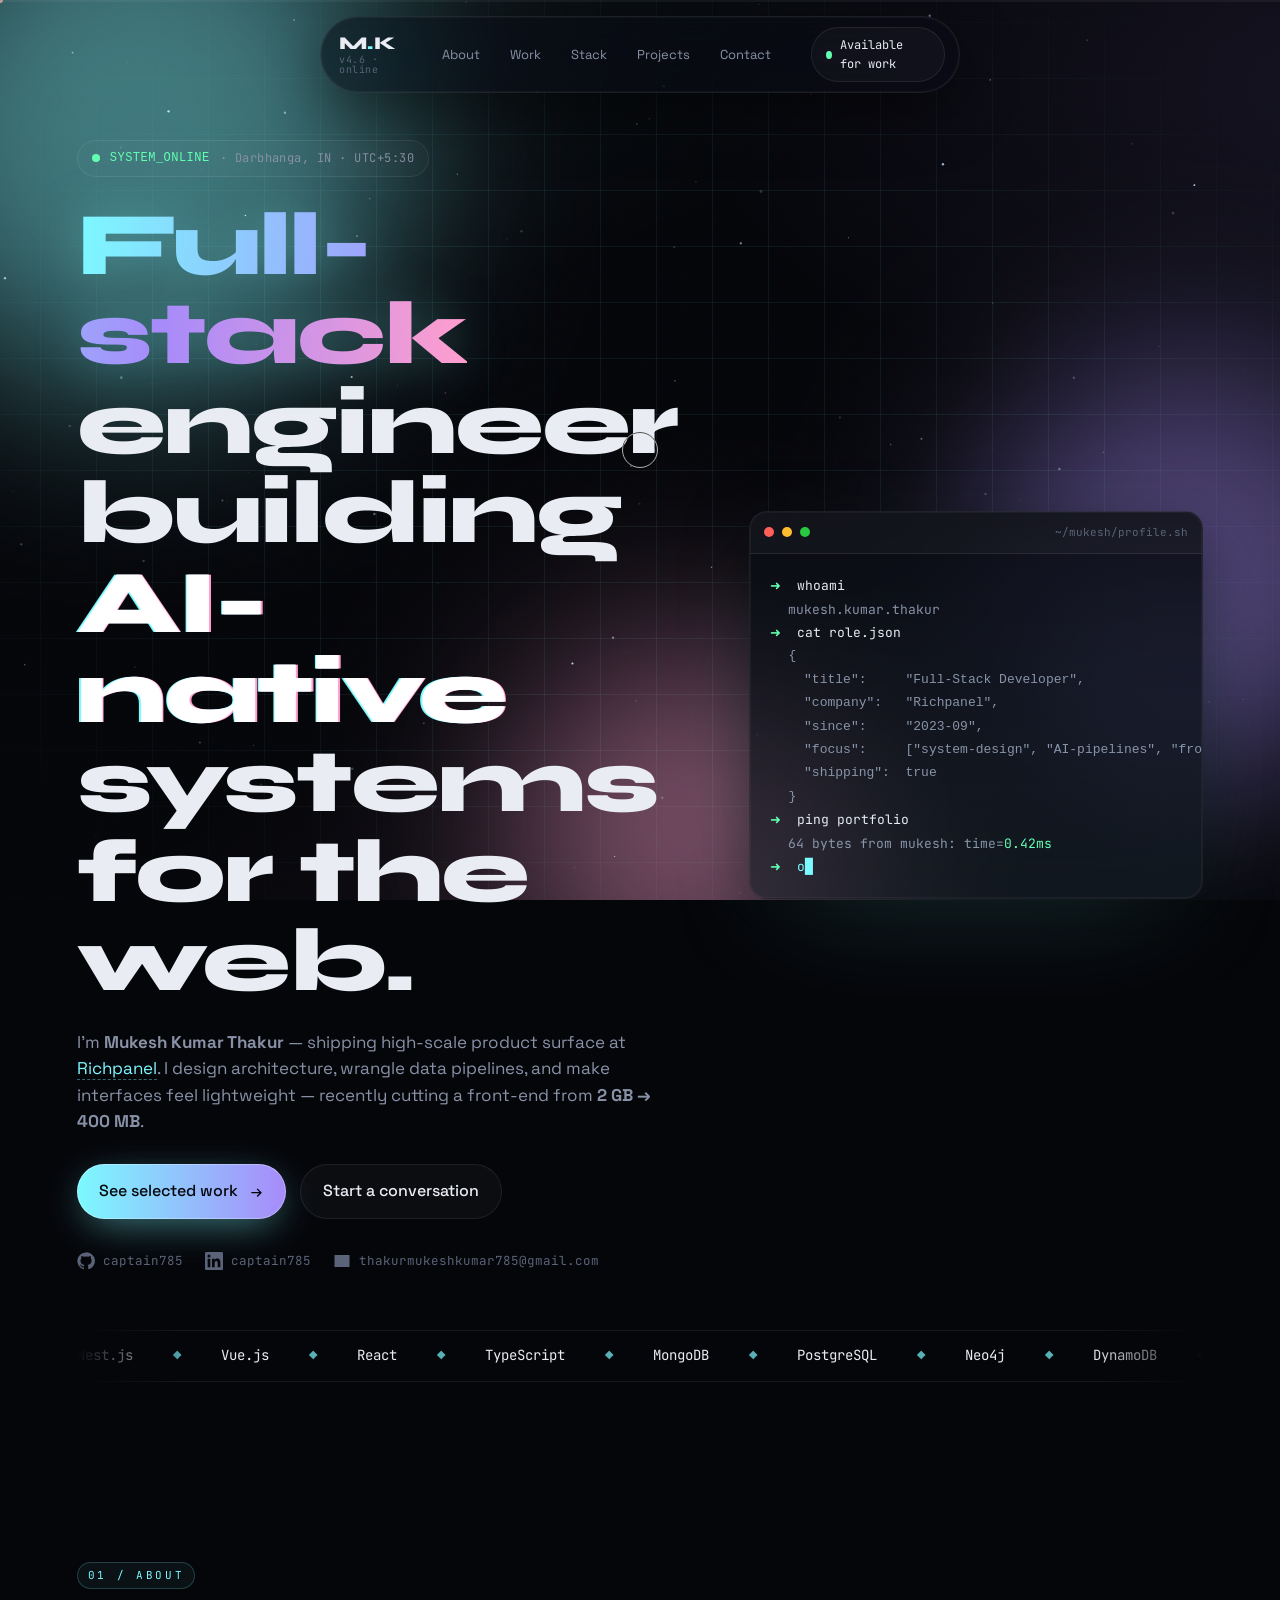
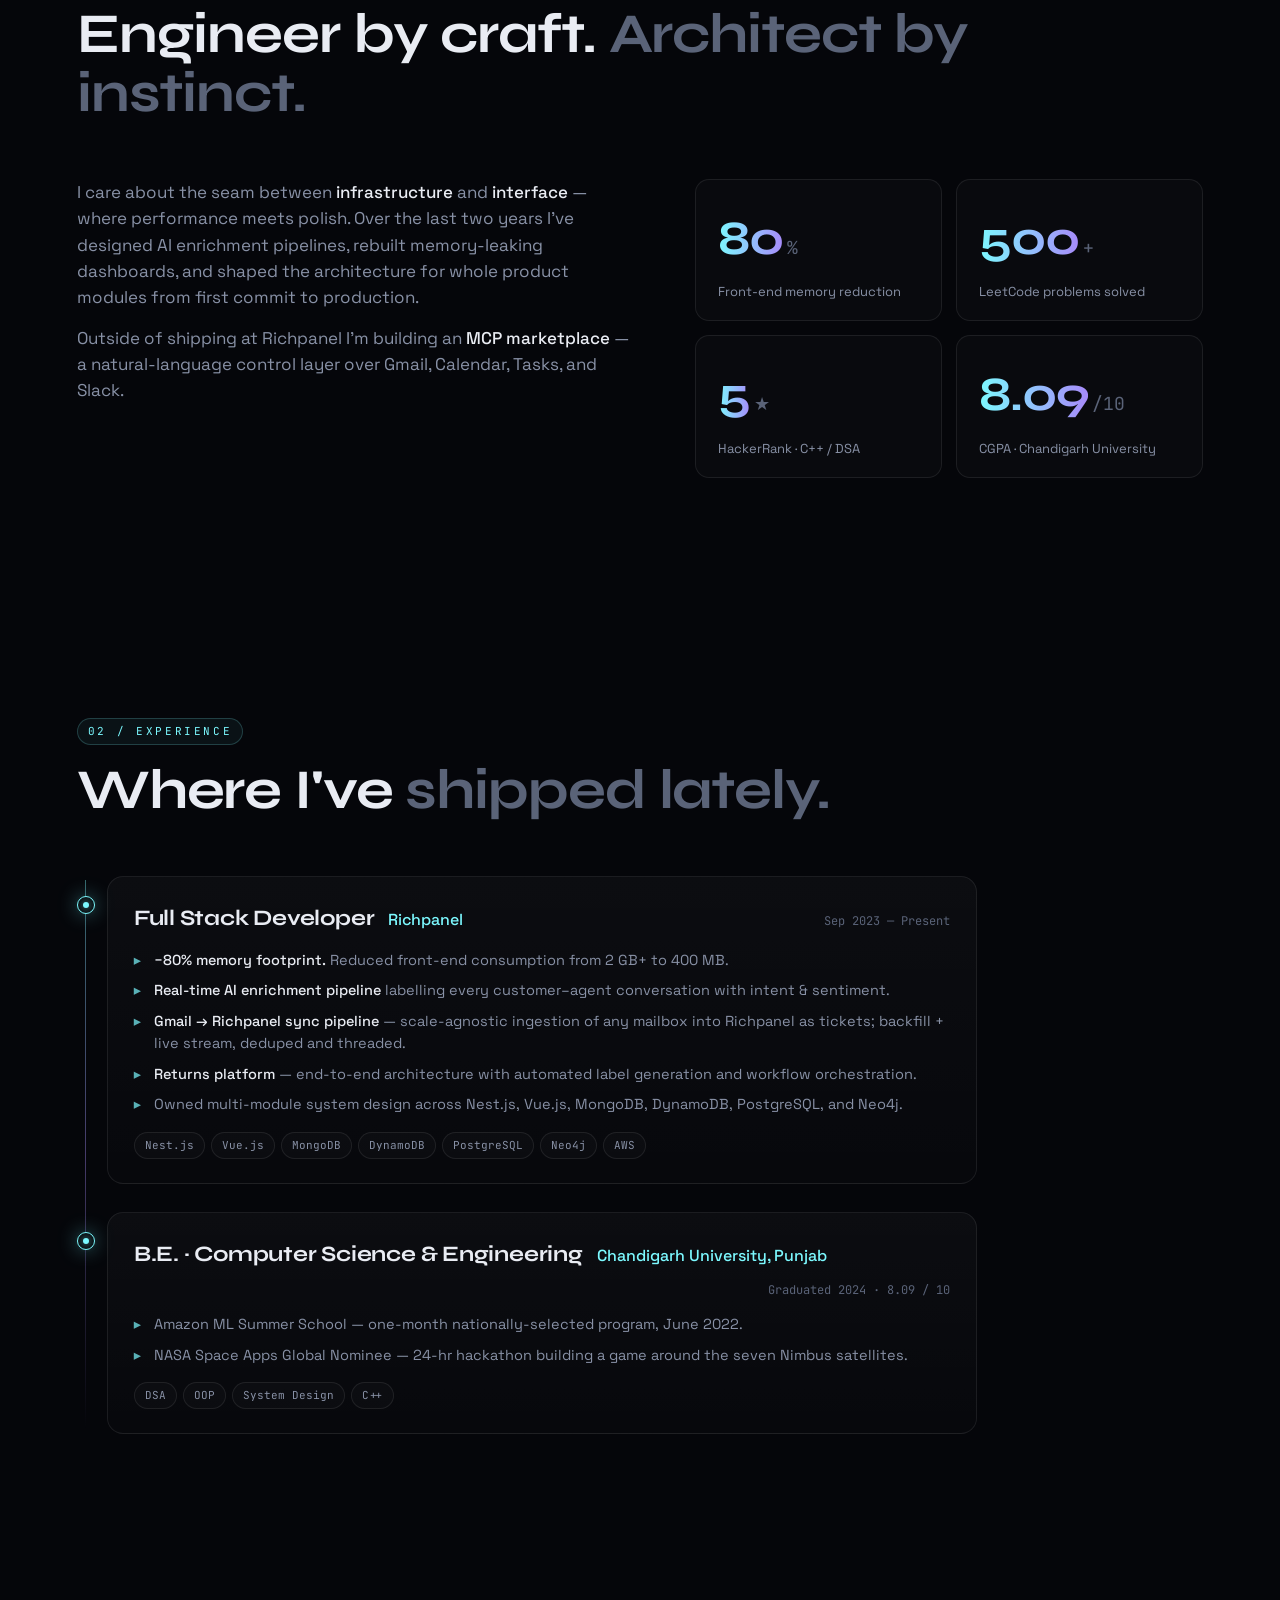
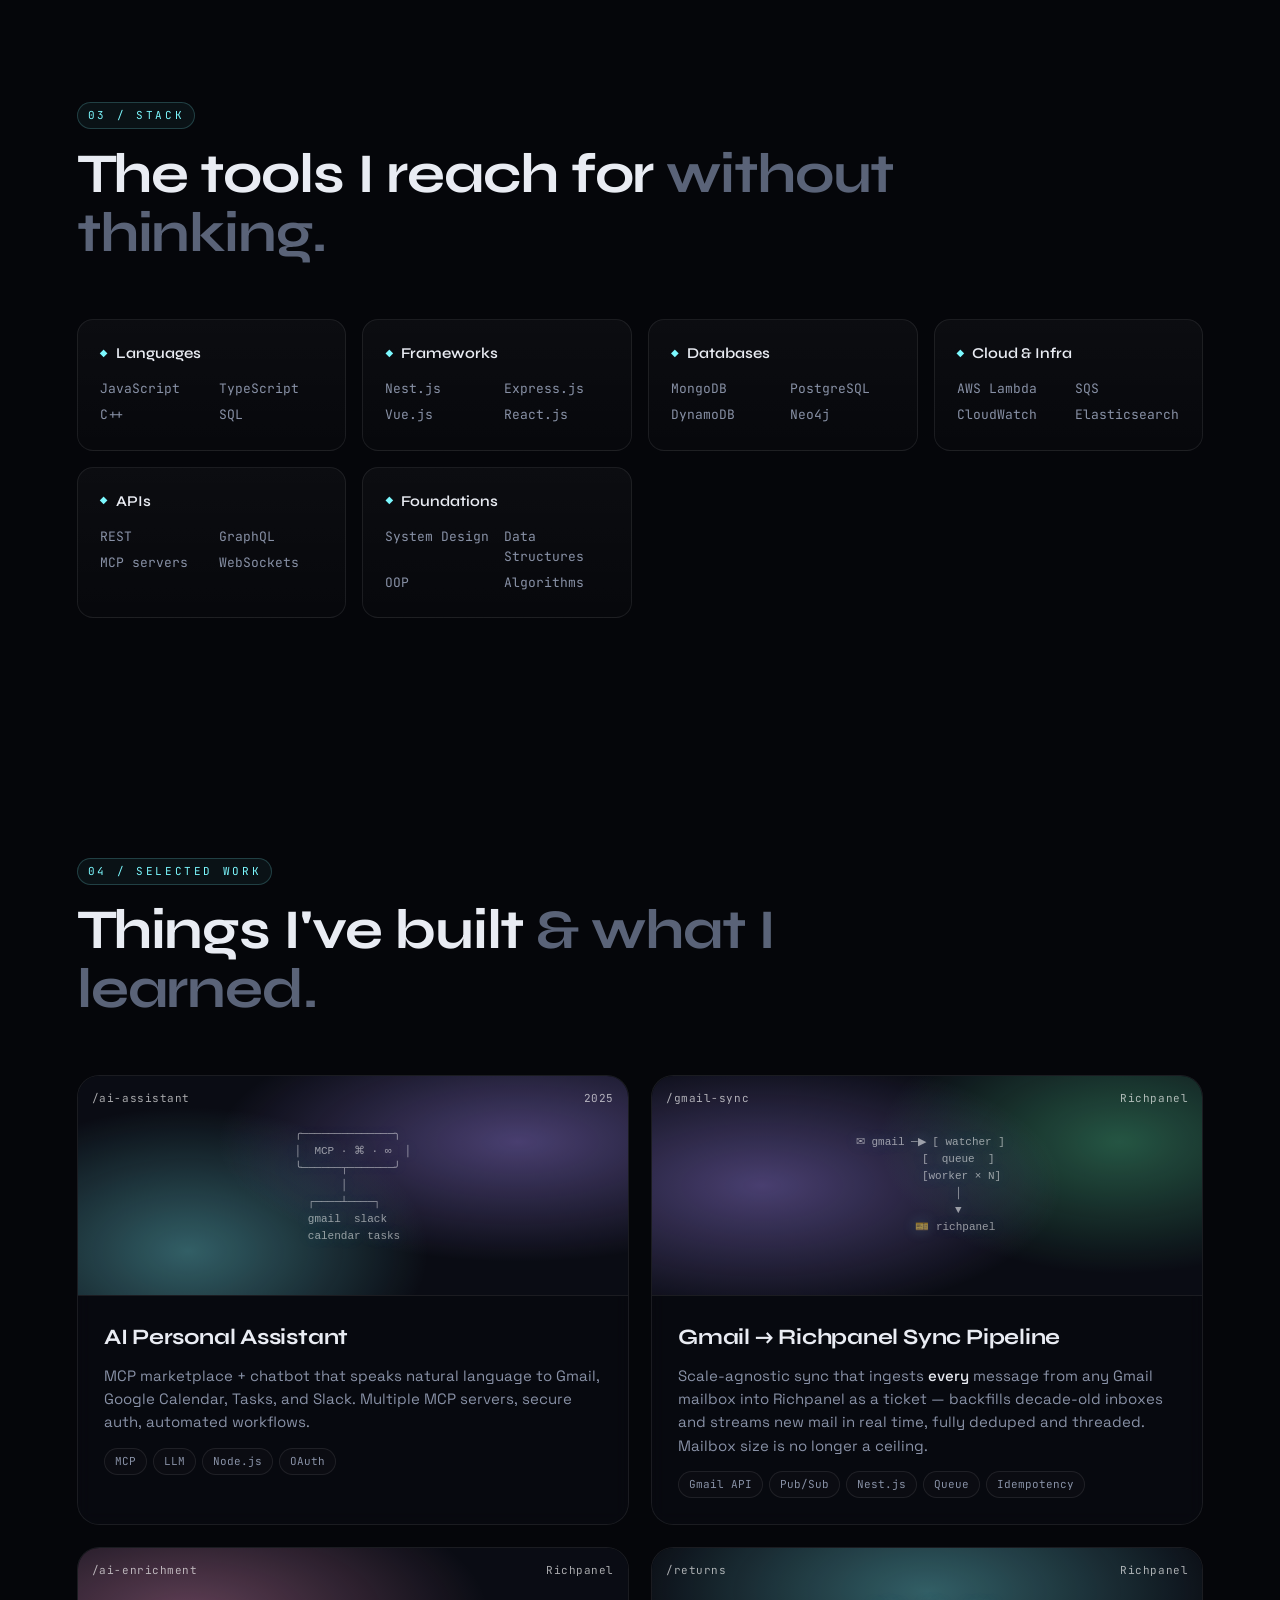
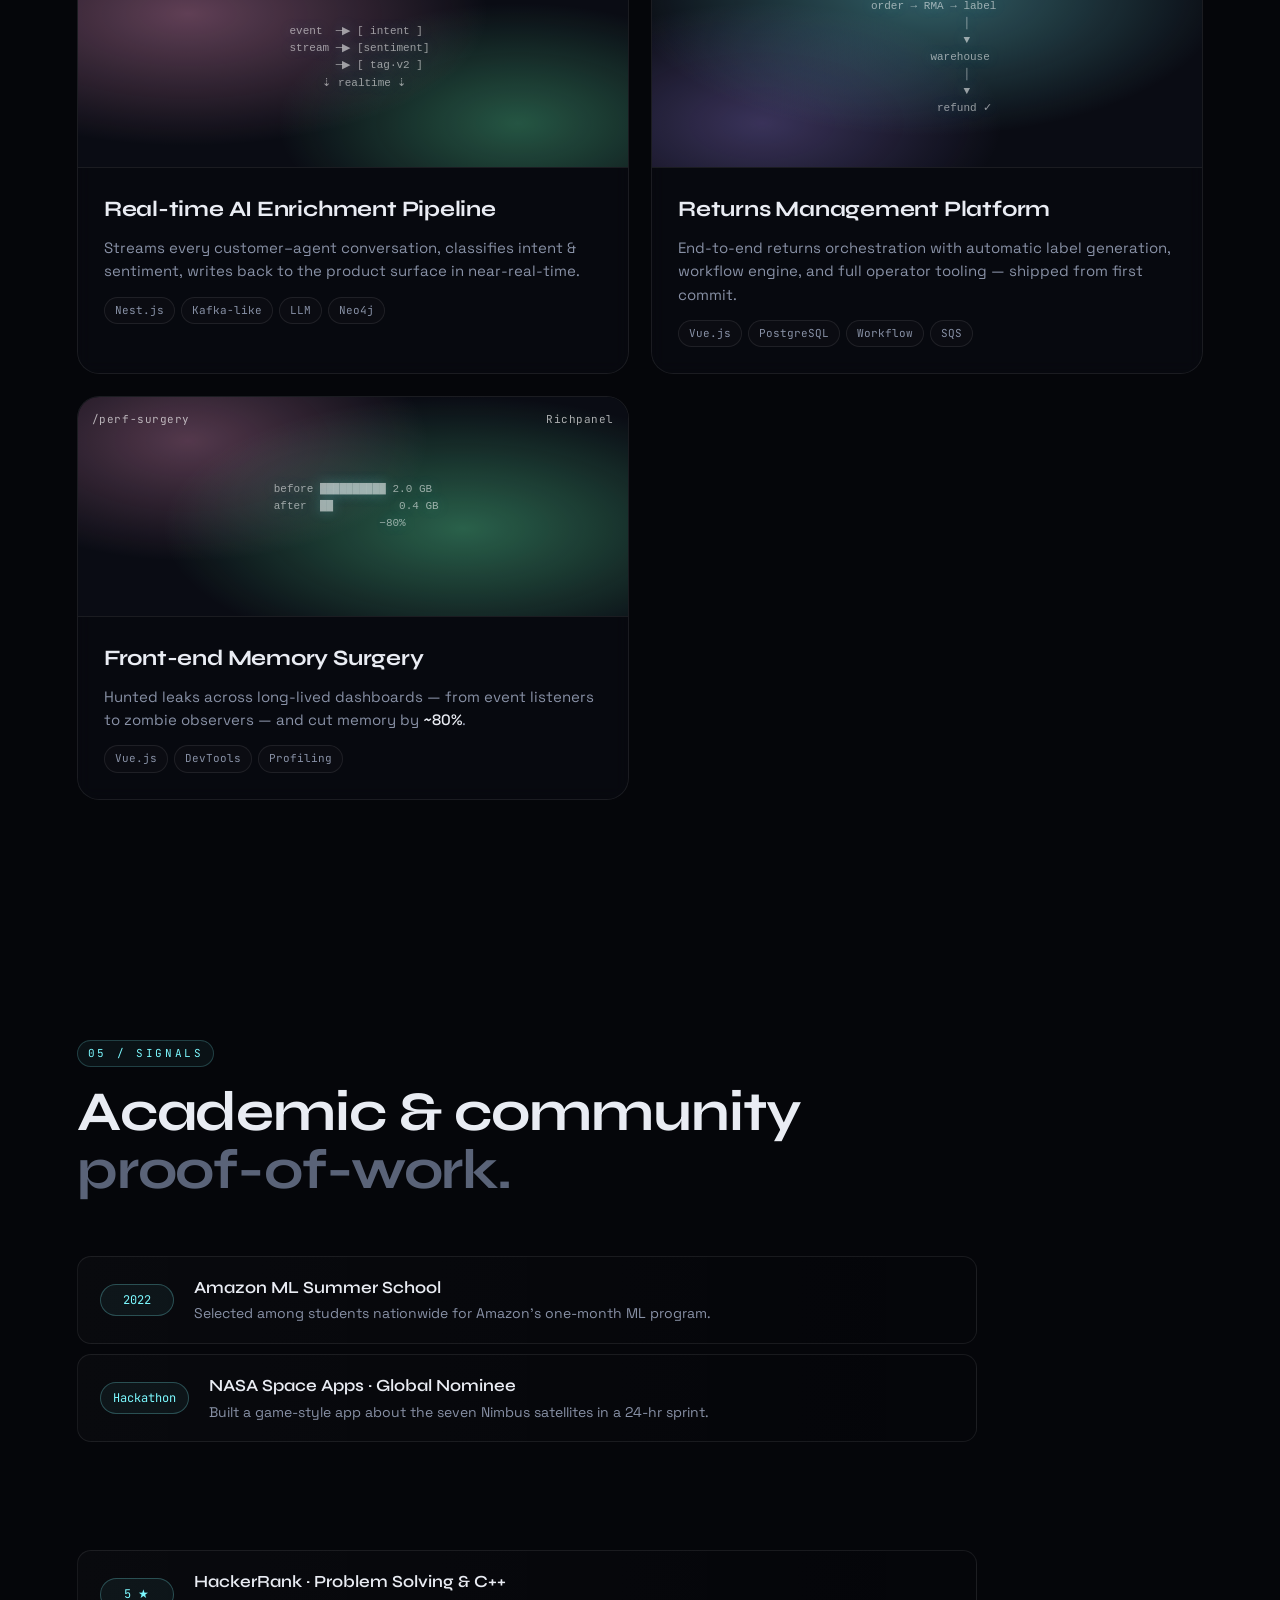
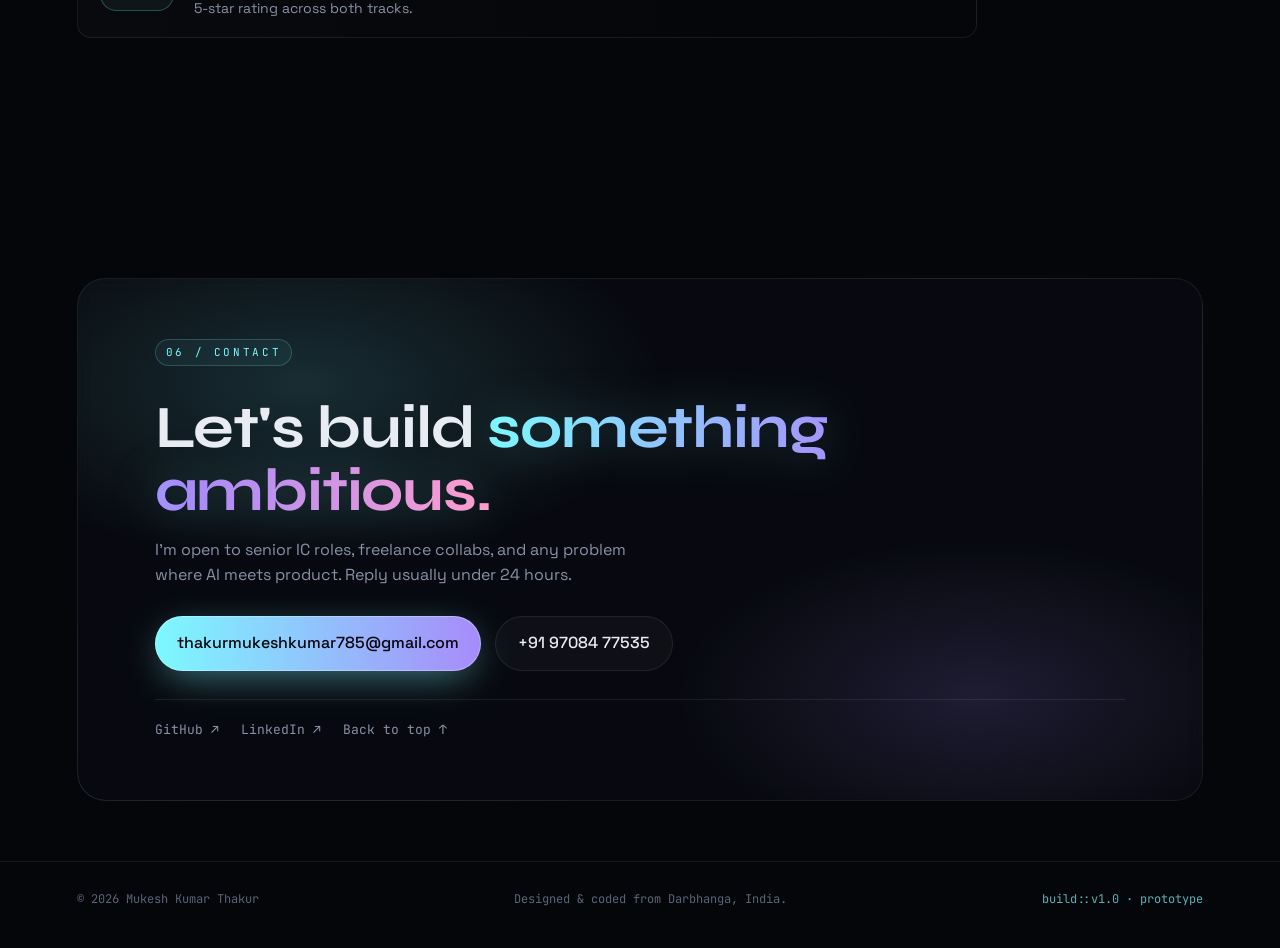
==== commit dbd13649: "Add Gmail → Richpanel sync pipeline as featured project - New proj-card (#2) with dedicated gradient" ====
--- a/index.html
+++ b/index.html
@@ -551,6 +551,12 @@
   background:
     radial-gradient(500px 220px at 70% 60%, rgba(99,255,176,.35), transparent 60%),
     radial-gradient(400px 200px at 20% 20%, rgba(255,158,206,.3), transparent 60%),
+    #0a0c14;
+}
+.proj-gradient.g5 {
+  background:
+    radial-gradient(500px 220px at 20% 50%, rgba(167,139,250,.4), transparent 60%),
+    radial-gradient(400px 220px at 85% 30%, rgba(99,255,176,.3), transparent 60%),
     #0a0c14;
 }
 .proj-hud {
@@ -882,6 +888,7 @@
         <ul>
           <li><strong>−80% memory footprint.</strong> Reduced front-end consumption from 2 GB+ to 400 MB.</li>
           <li><strong>Real-time AI enrichment pipeline</strong> labelling every customer–agent conversation with intent & sentiment.</li>
+          <li><strong>Gmail → Richpanel sync pipeline</strong> — scale-agnostic ingestion of any mailbox into Richpanel as tickets; backfill + live stream, deduped and threaded.</li>
           <li><strong>Returns platform</strong> — end-to-end architecture with automated label generation and workflow orchestration.</li>
           <li>Owned multi-module system design across Nest.js, Vue.js, MongoDB, DynamoDB, PostgreSQL, and Neo4j.</li>
         </ul>
@@ -999,6 +1006,37 @@
 
     <article class="proj-card reveal" data-tilt>
       <div class="proj-cover">
+        <div class="proj-gradient g5"></div>
+        <div class="proj-hud">
+          <span>/gmail-sync</span>
+          <span>Richpanel</span>
+        </div>
+        <div class="proj-ascii" aria-hidden="true">
+<pre>
+ ✉ gmail ─▶ [ watcher ]
+           [  queue  ]
+           [worker × N]
+                │
+                ▼
+          🎫 richpanel
+</pre>
+        </div>
+      </div>
+      <div class="proj-body">
+        <h3>Gmail → Richpanel Sync Pipeline</h3>
+        <p>Scale-agnostic sync that ingests <strong>every</strong> message from any
+           Gmail mailbox into Richpanel as a ticket — backfills decade-old inboxes
+           and streams new mail in real time, fully deduped and threaded. Mailbox
+           size is no longer a ceiling.</p>
+        <div class="chips">
+          <span>Gmail API</span><span>Pub/Sub</span><span>Nest.js</span>
+          <span>Queue</span><span>Idempotency</span>
+        </div>
+      </div>
+    </article>
+
+    <article class="proj-card reveal" data-tilt>
+      <div class="proj-cover">
         <div class="proj-gradient g2"></div>
         <div class="proj-hud">
           <span>/ai-enrichment</span>
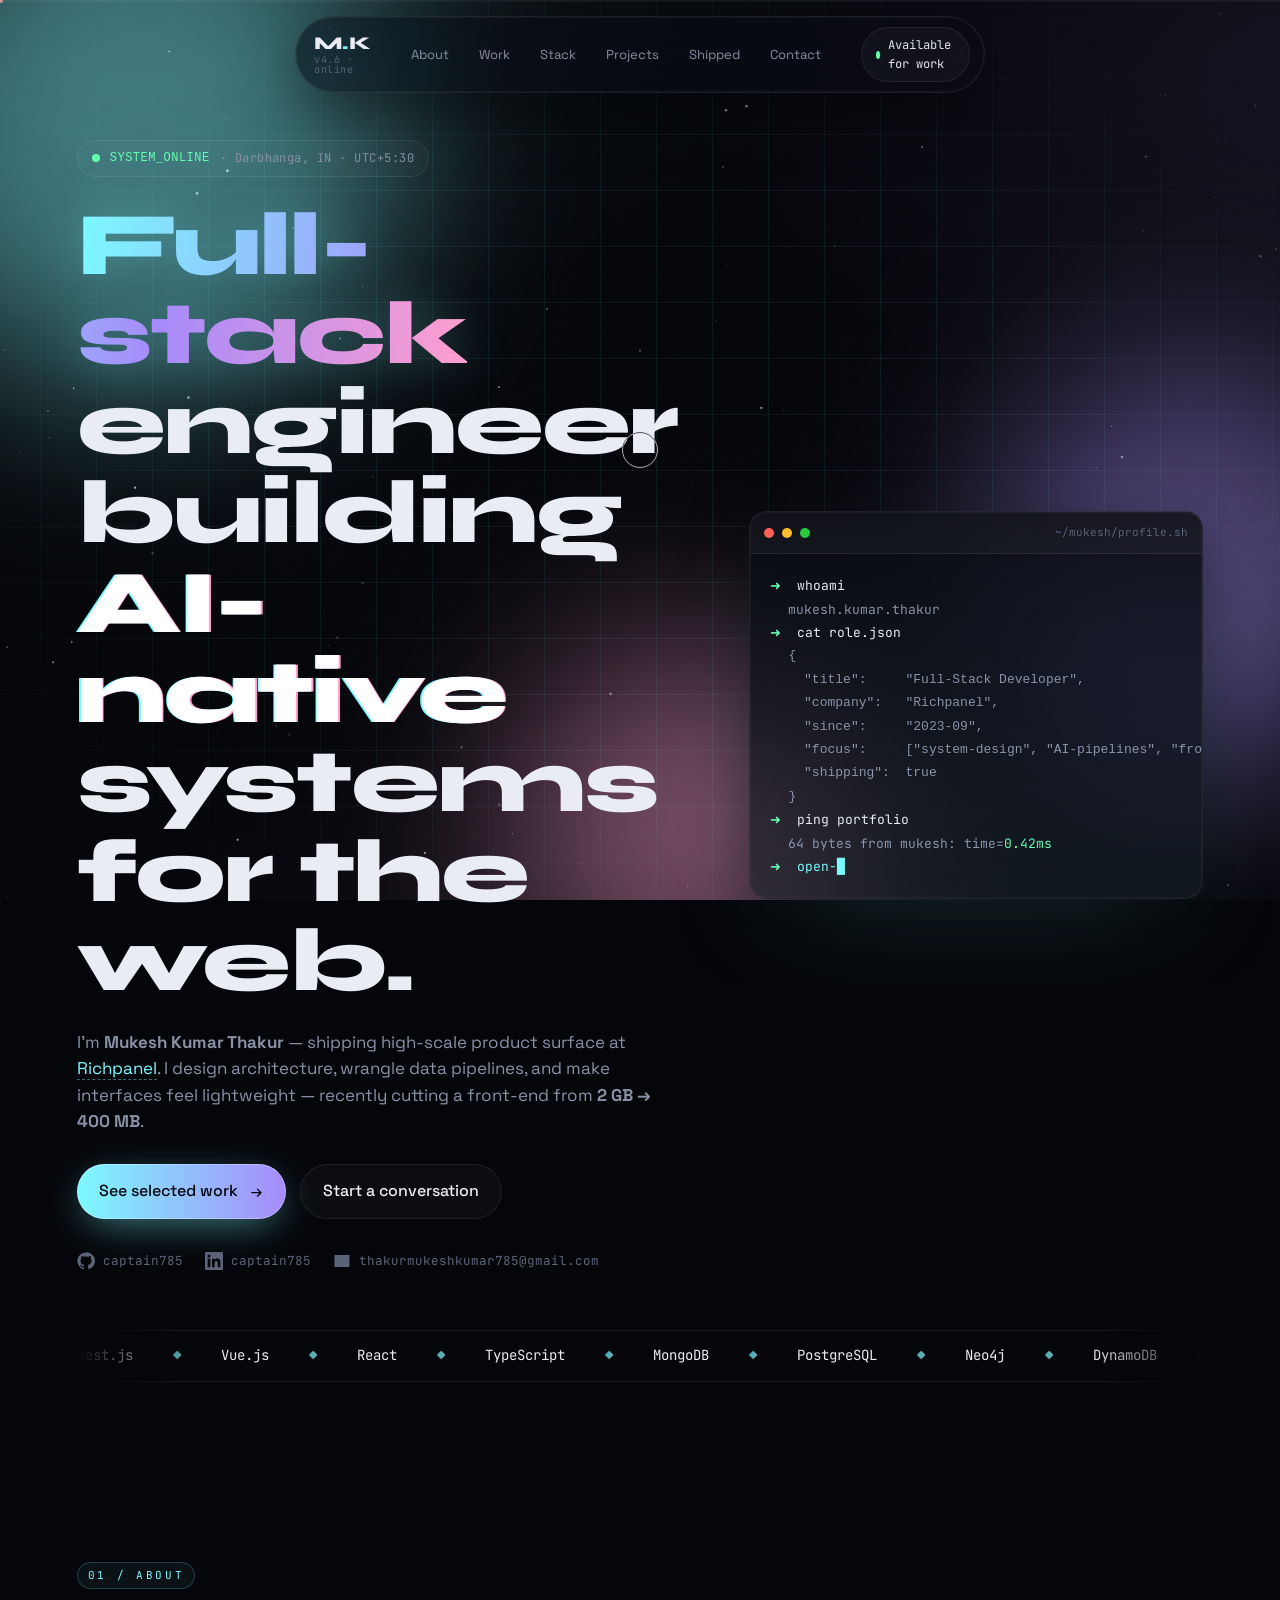
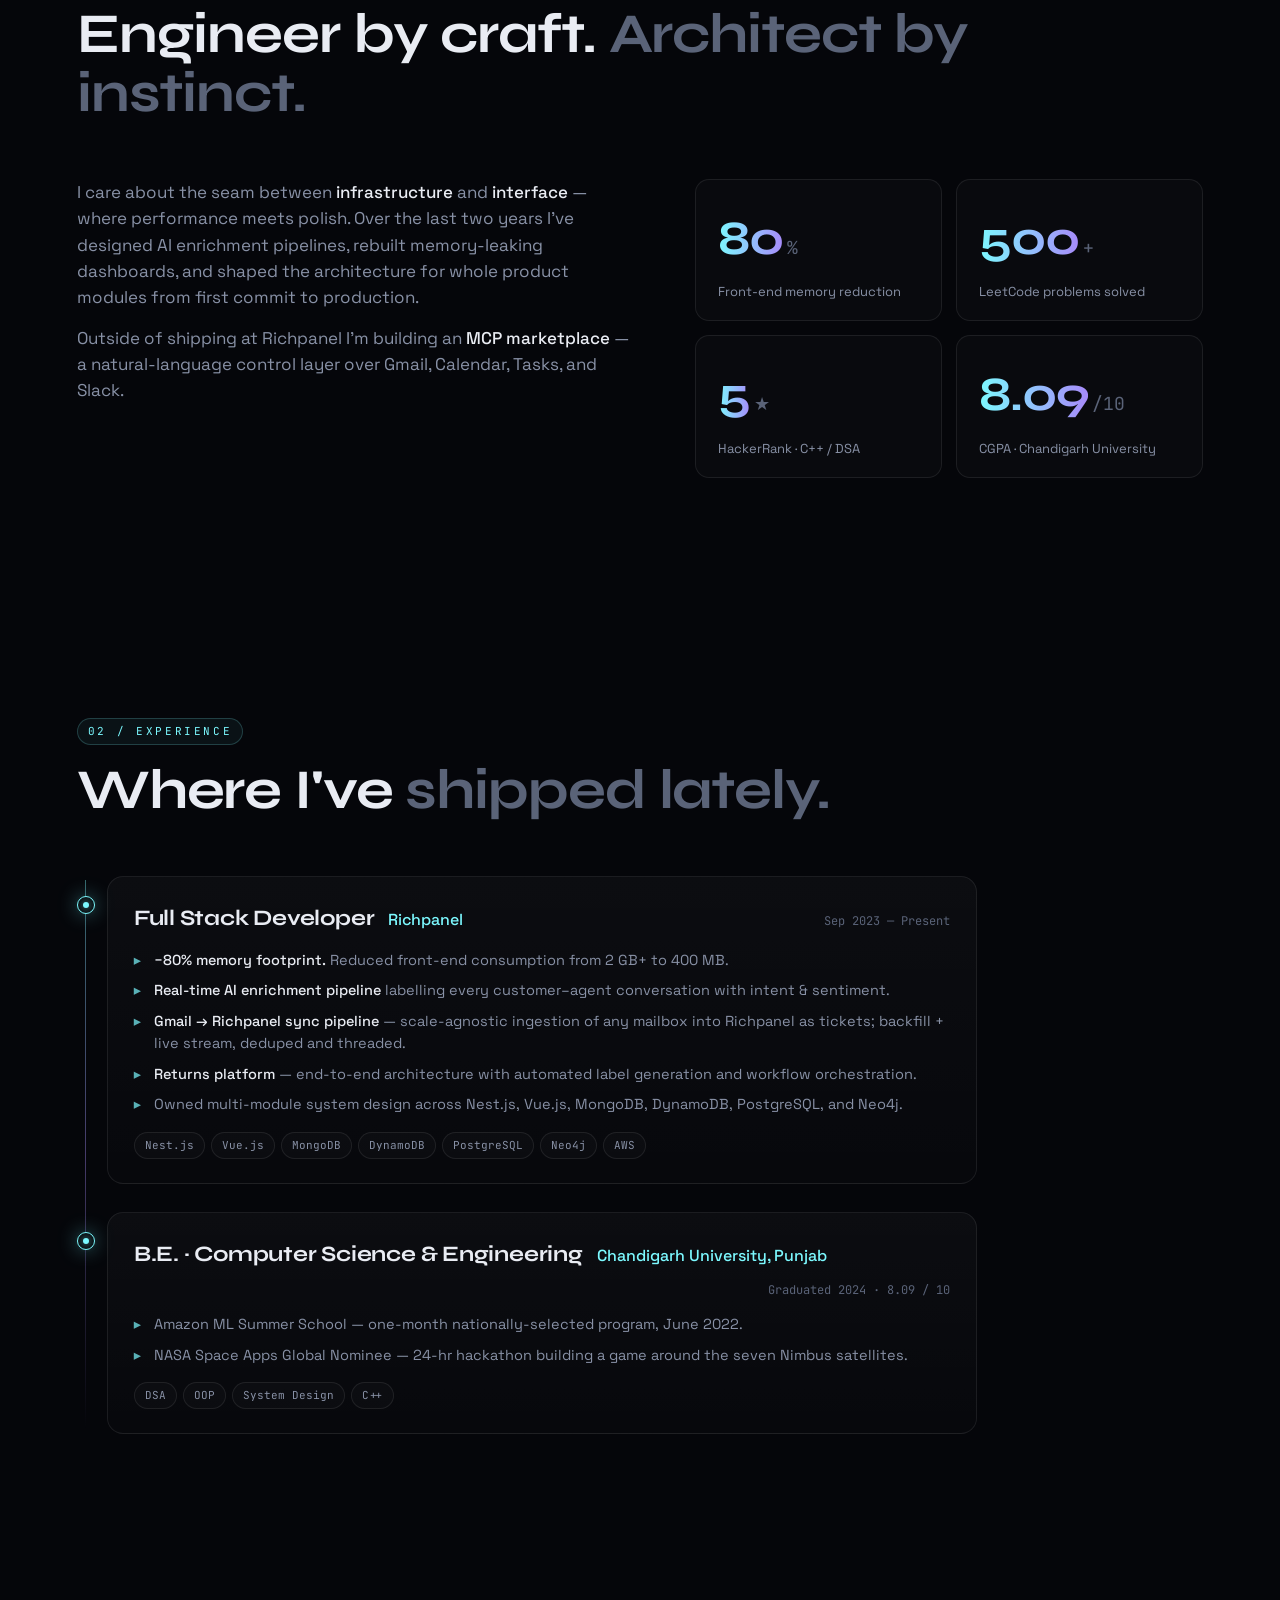
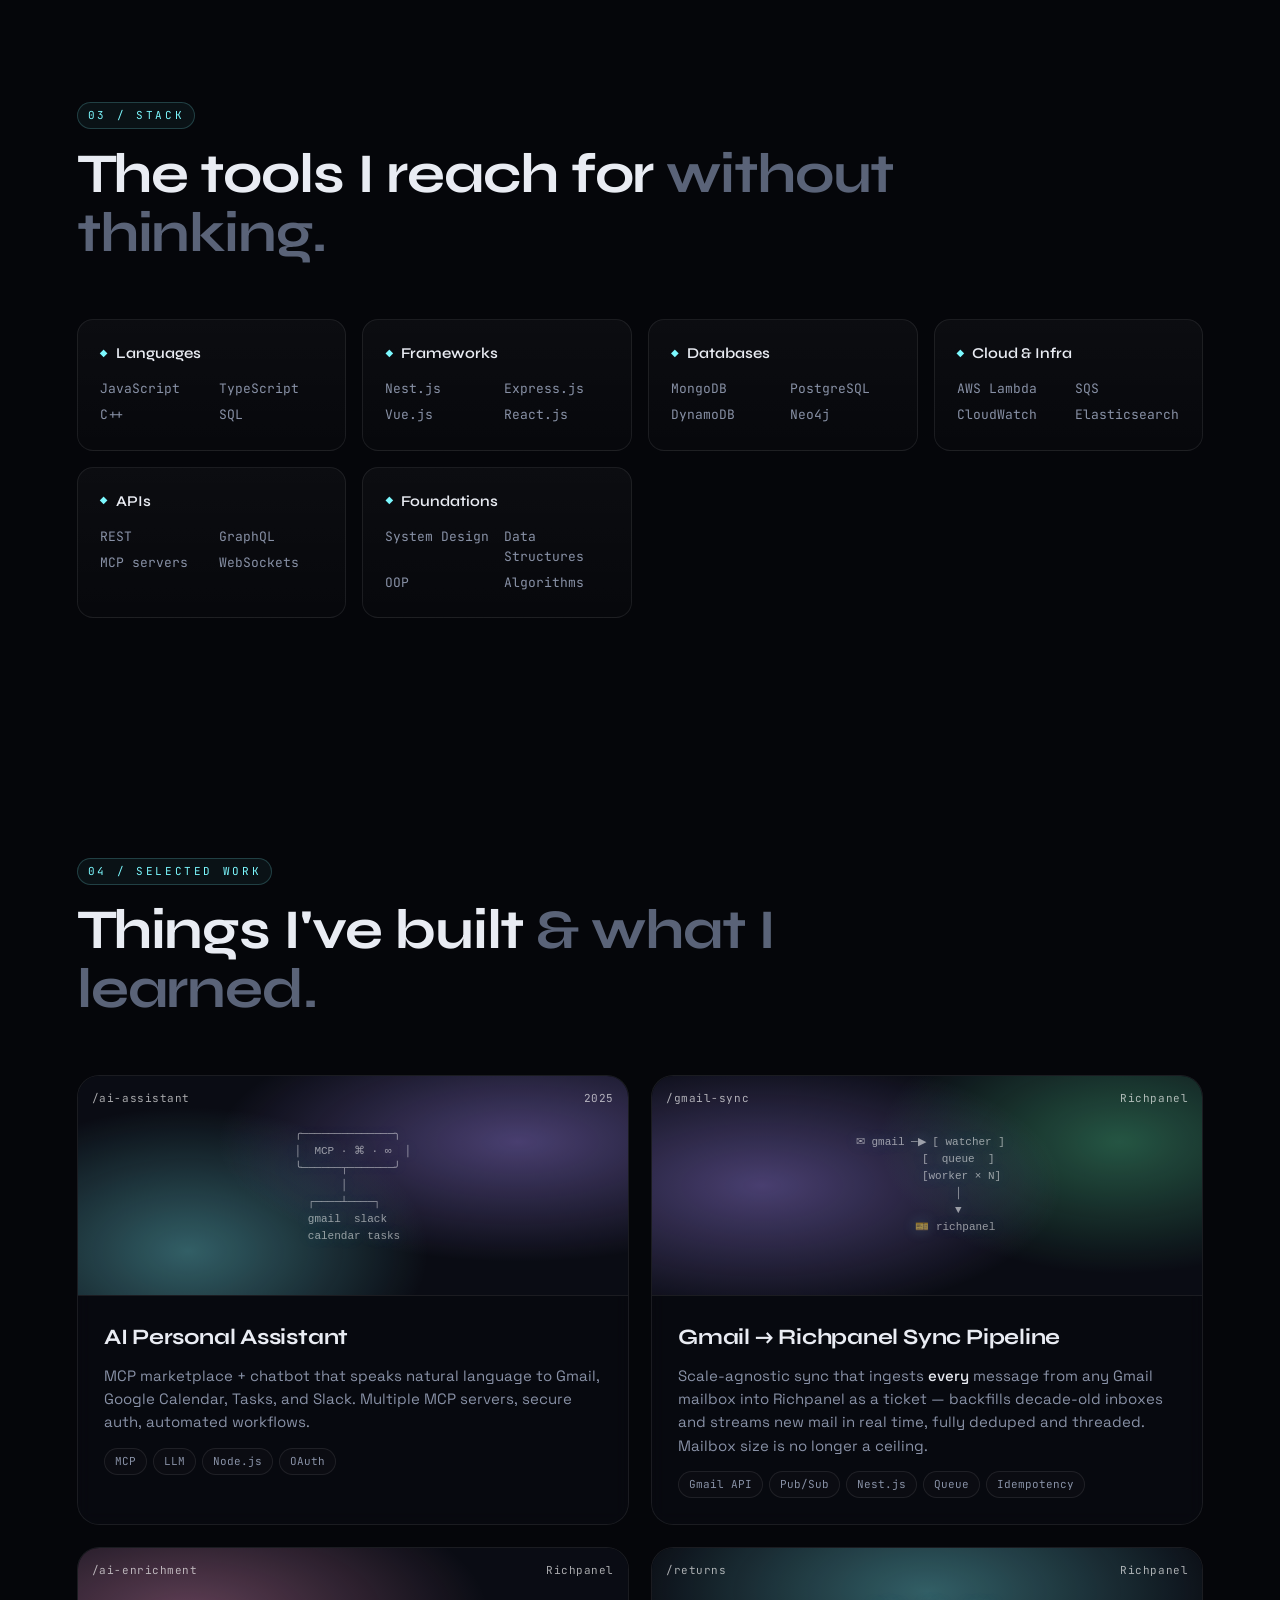
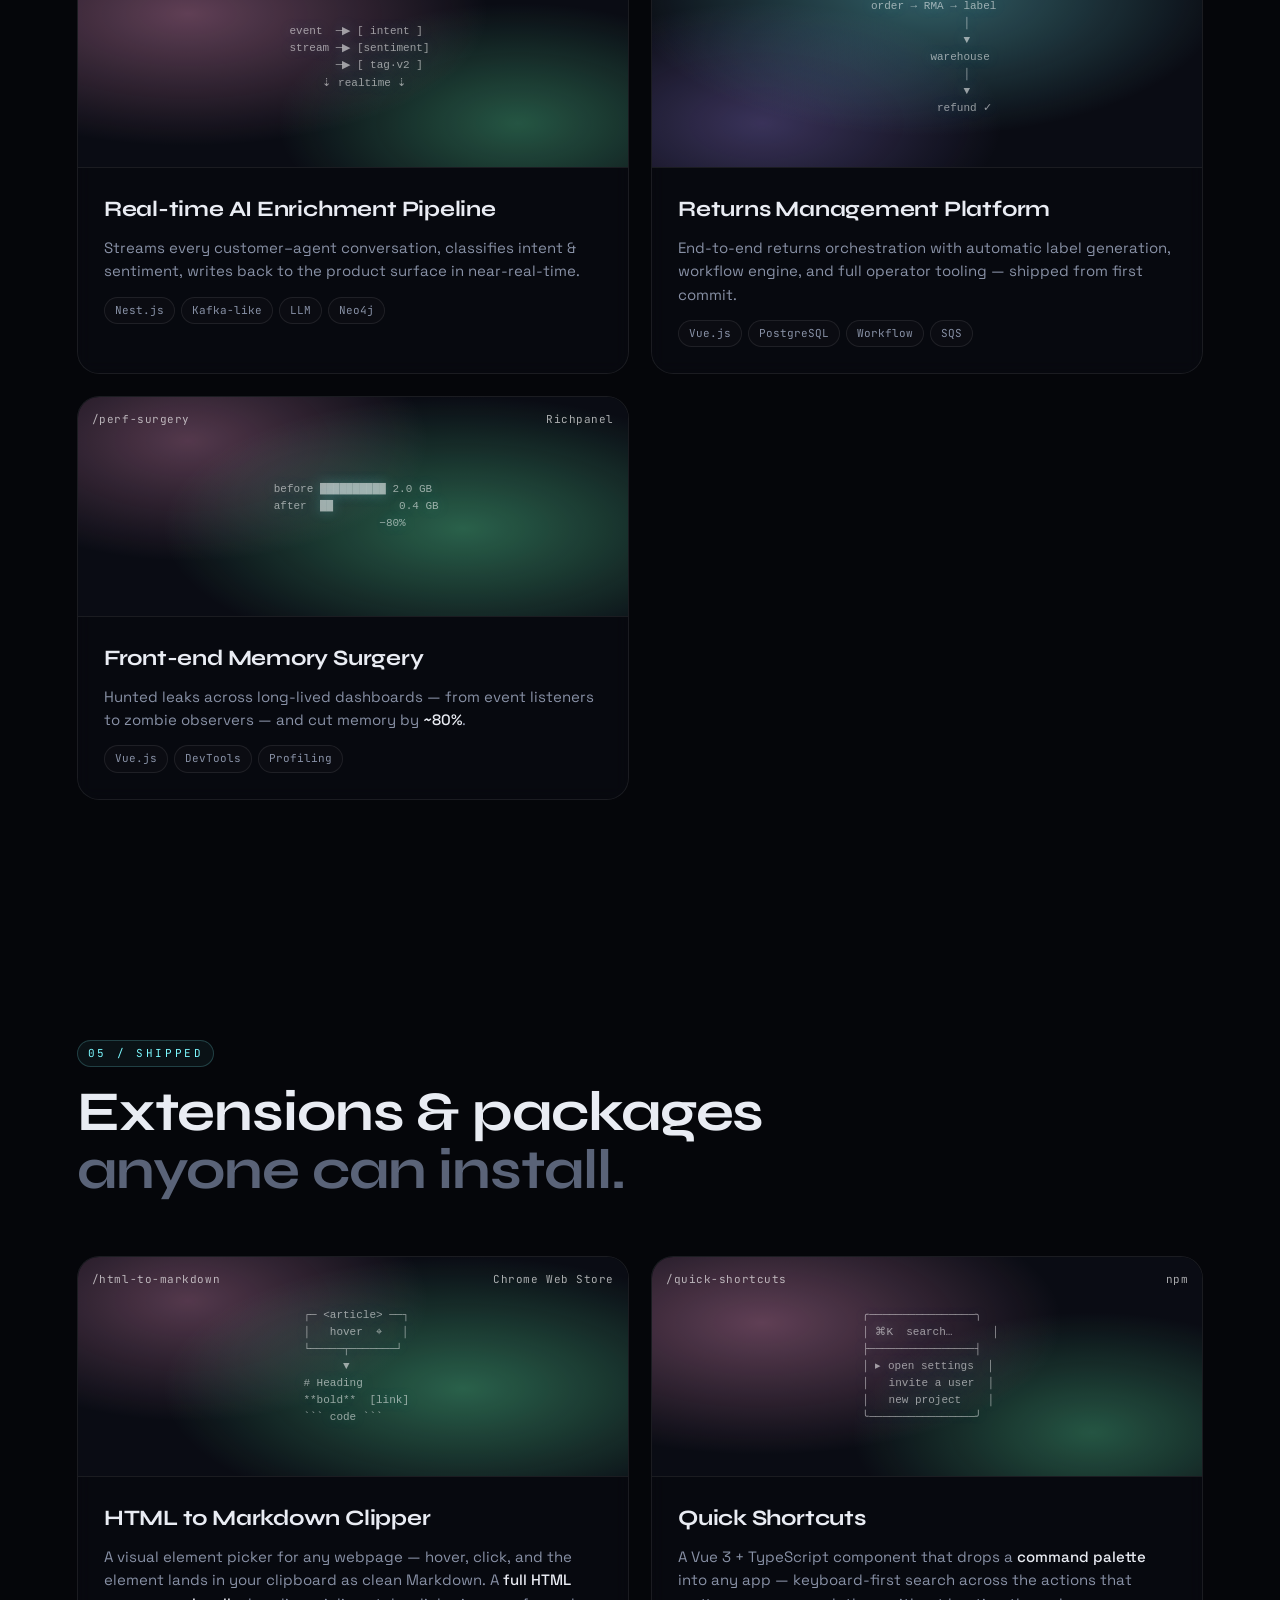
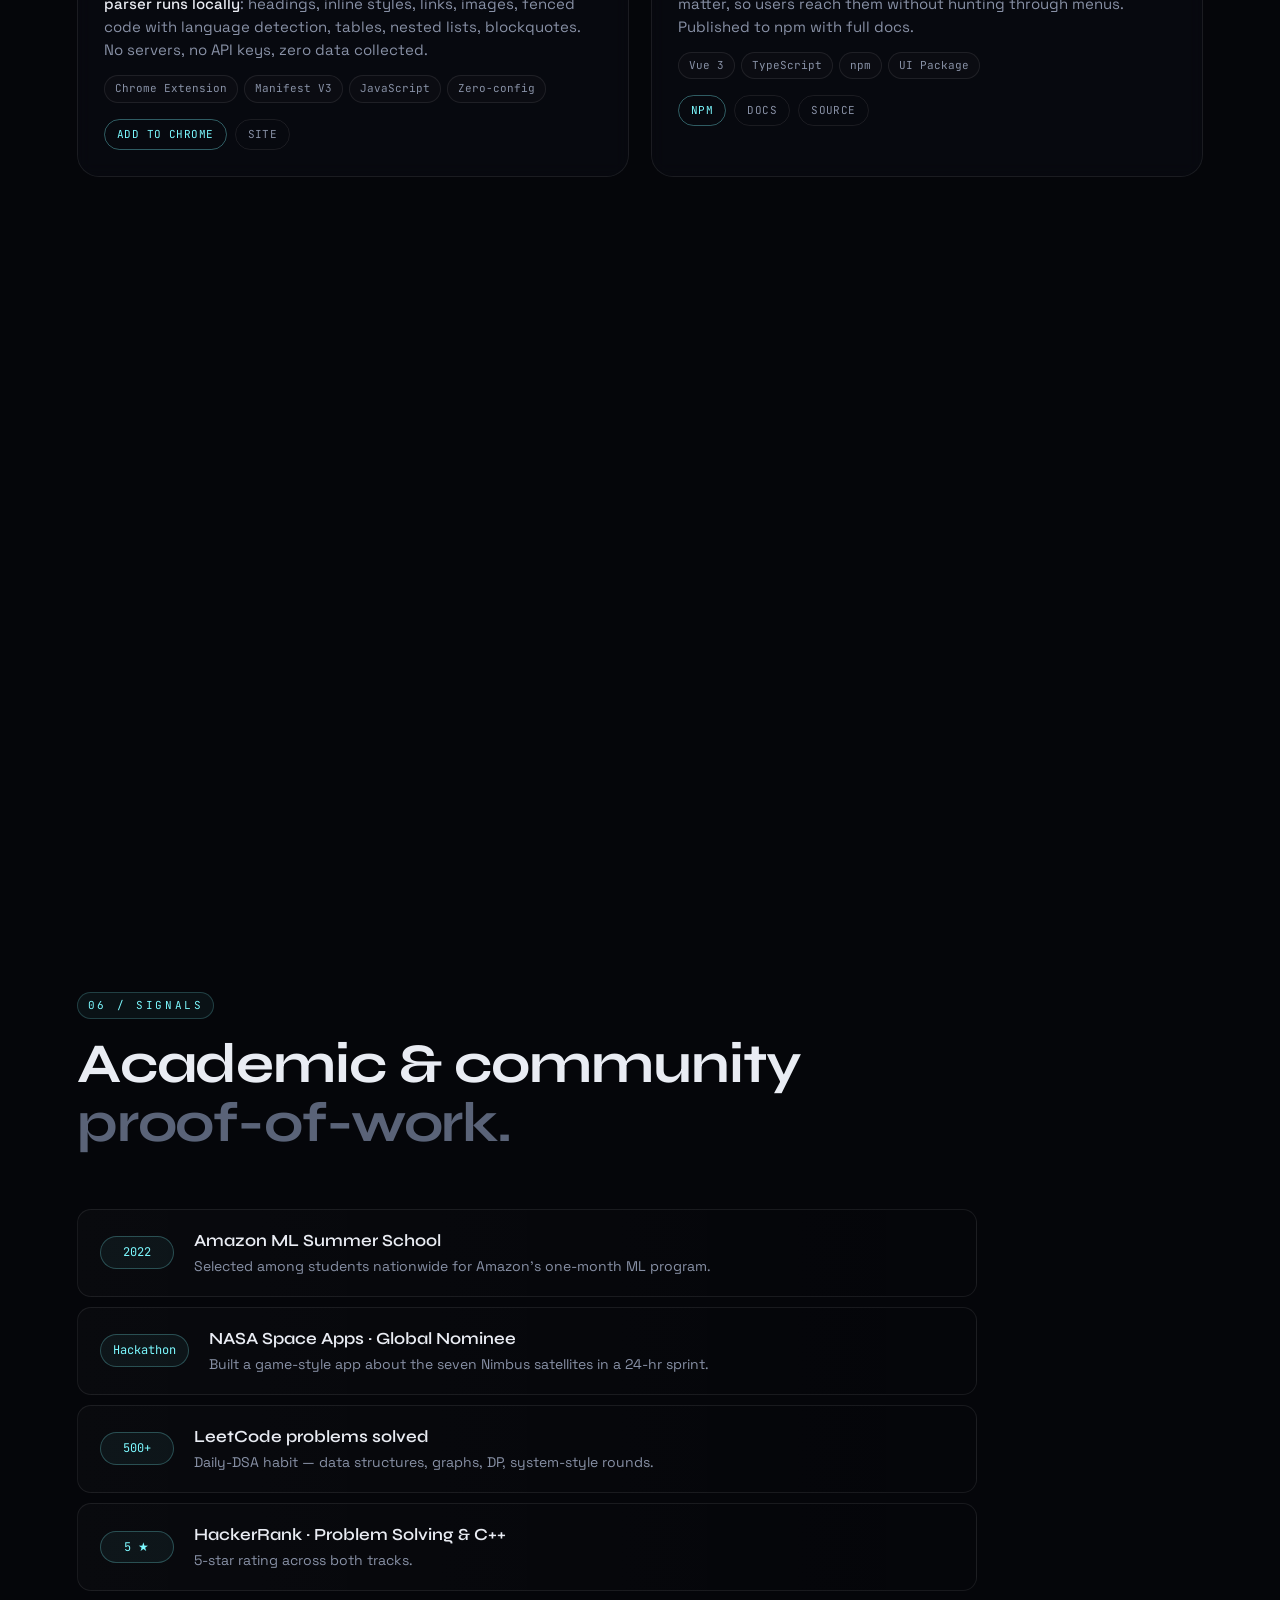
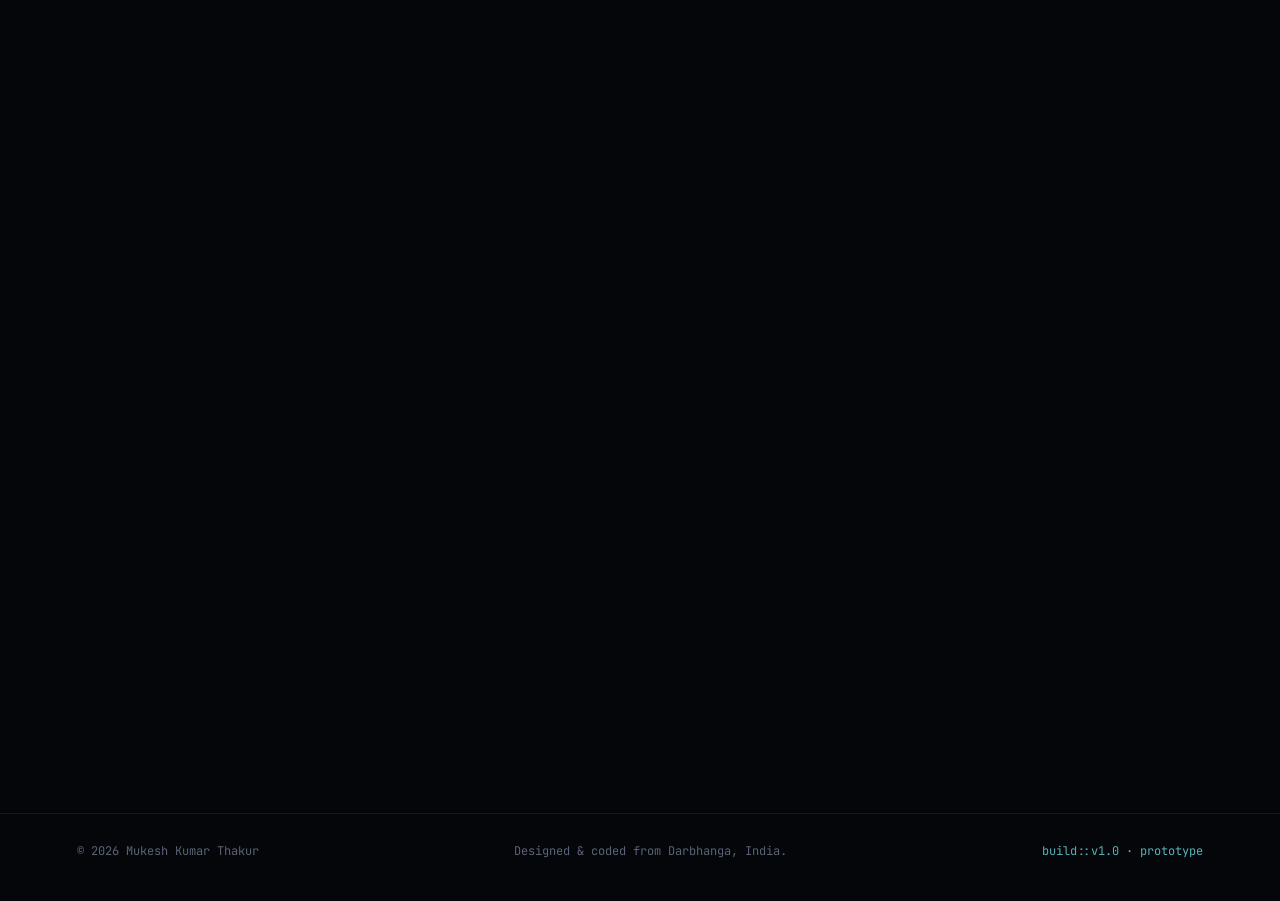
==== commit c17bd2ce: "Add a Shipped section for extensions and packages New 05 / Shipped section between Selected Work and" ====
--- a/index.html
+++ b/index.html
@@ -470,6 +470,22 @@
   transition: border-color .2s, color .2s;
 }
 .chips span:hover { border-color: var(--accent); color: var(--accent); }
+.ship-links { display: flex; flex-wrap: wrap; gap: 8px; margin-top: 16px; }
+.ship-links a {
+  font-family: var(--ff-mono);
+  font-size: 11px;
+  letter-spacing: .04em;
+  text-transform: uppercase;
+  padding: 6px 12px;
+  border: 1px solid var(--panel-br);
+  border-radius: 999px;
+  color: var(--ink-dim);
+  text-decoration: none;
+  transition: all .3s var(--ease);
+}
+.ship-links a:hover { border-color: var(--accent); color: var(--accent); transform: translateY(-1px); }
+.ship-links a.primary { border-color: rgba(124,249,255,.35); color: var(--accent); }
+.ship-links a.primary:hover { background: rgba(124,249,255,.08); }
 .stack-grid {
   display: grid;
   grid-template-columns: repeat(auto-fill, minmax(240px, 1fr));
@@ -714,6 +730,7 @@
     <a href="#work">Work</a>
     <a href="#stack">Stack</a>
     <a href="#projects">Projects</a>
+    <a href="#shipped">Shipped</a>
     <a href="#contact">Contact</a>
   </nav>
   <a class="btn-ghost" href="mailto:thakurmukeshkumar785@gmail.com">
@@ -1117,10 +1134,127 @@
   </div>
 </section>
 
+<!-- ====== SHIPPED ====== -->
+<section id="shipped" class="section">
+  <div class="section-head reveal">
+    <span class="eyebrow">05 / Shipped</span>
+    <h2>Extensions &amp; packages <span class="muted">anyone can install.</span></h2>
+  </div>
+
+  <div class="proj-grid">
+    <article class="proj-card reveal" data-tilt>
+      <div class="proj-cover">
+        <div class="proj-gradient g4"></div>
+        <div class="proj-hud">
+          <span>/html-to-markdown</span>
+          <span>Chrome Web Store</span>
+        </div>
+        <div class="proj-ascii" aria-hidden="true">
+<pre>
+ ┌─ &lt;article&gt; ──┐
+ │   hover  ⌖   │
+ └─────┬───────┘
+       ▼
+ # Heading
+ **bold**  [link]
+ ``` code ```
+</pre>
+        </div>
+      </div>
+      <div class="proj-body">
+        <h3>HTML to Markdown Clipper</h3>
+        <p>A visual element picker for any webpage — hover, click, and the element
+           lands in your clipboard as clean Markdown. A <strong>full HTML parser runs
+           locally</strong>: headings, inline styles, links, images, fenced code with
+           language detection, tables, nested lists, blockquotes. No servers, no API
+           keys, zero data collected.</p>
+        <div class="chips">
+          <span>Chrome Extension</span><span>Manifest V3</span><span>JavaScript</span><span>Zero-config</span>
+        </div>
+        <div class="ship-links">
+          <a class="primary" href="https://chromewebstore.google.com/detail/efohhiedamdppaclpfgkidleohnkigbn" target="_blank" rel="noopener">Add to Chrome</a>
+          <a href="https://captain785.github.io/html-to-markdown-clipper/" target="_blank" rel="noopener">Site</a>
+        </div>
+      </div>
+    </article>
+
+    <article class="proj-card reveal" data-tilt>
+      <div class="proj-cover">
+        <div class="proj-gradient g2"></div>
+        <div class="proj-hud">
+          <span>/quick-shortcuts</span>
+          <span>npm</span>
+        </div>
+        <div class="proj-ascii" aria-hidden="true">
+<pre>
+ ╭────────────────╮
+ │ ⌘K  search…      │
+ ├────────────────┤
+ │ ▸ open settings  │
+ │   invite a user  │
+ │   new project    │
+ ╰────────────────╯
+</pre>
+        </div>
+      </div>
+      <div class="proj-body">
+        <h3>Quick Shortcuts</h3>
+        <p>A Vue 3 + TypeScript component that drops a <strong>command palette</strong>
+           into any app — keyboard-first search across the actions that matter, so users
+           reach them without hunting through menus. Published to npm with full docs.</p>
+        <div class="chips">
+          <span>Vue 3</span><span>TypeScript</span><span>npm</span><span>UI Package</span>
+        </div>
+        <div class="ship-links">
+          <a class="primary" href="https://www.npmjs.com/package/quick-shortcuts" target="_blank" rel="noopener">npm</a>
+          <a href="https://captain785.github.io/quick-shortcuts/" target="_blank" rel="noopener">Docs</a>
+          <a href="https://github.com/CaptaiN785/quick-shortcuts" target="_blank" rel="noopener">Source</a>
+        </div>
+      </div>
+    </article>
+
+    <article class="proj-card reveal" data-tilt>
+      <div class="proj-cover">
+        <div class="proj-gradient g3"></div>
+        <div class="proj-hud">
+          <span>/password-vault</span>
+          <span>2026</span>
+        </div>
+        <div class="proj-ascii" aria-hidden="true">
+<pre>
+    ◉ Touch ID
+        │  PRF
+   ┌────┼─────┐
+   │  AES-GCM  │
+   └────┬─────┘
+     ▾ autofill
+   ✘ no network
+</pre>
+        </div>
+      </div>
+      <div class="proj-body">
+        <h3>Password Vault</h3>
+        <p>A password manager that never leaves the machine. Shortcut autofill,
+           save-on-login, and <strong>Touch ID unlock via the WebAuthn PRF extension</strong> —
+           the Secure Enclave returns a secret that wraps the vault's AES key, so the
+           wrapped key on disk is useless without the authenticator. No account, no sync,
+           no servers, no dependencies.</p>
+        <div class="chips">
+          <span>Chrome Extension</span><span>Manifest V3</span><span>WebAuthn PRF</span><span>AES-GCM</span><span>Zero-dep</span>
+        </div>
+        <div class="ship-links">
+          <a class="primary" href="https://github.com/CaptaiN785/password-vault-extension" target="_blank" rel="noopener">Source</a>
+          <a href="https://captain785.github.io/password-vault/" target="_blank" rel="noopener">Site</a>
+        </div>
+      </div>
+    </article>
+  </div>
+</section>
+
 <!-- ====== ACHIEVEMENTS ====== -->
 <section class="section">
   <div class="section-head reveal">
-    <span class="eyebrow">05 / Signals</span>
+    <span class="eyebrow">06 / Signals</span>
     <h2>Academic &amp; community <span class="muted">proof-of-work.</span></h2>
   </div>
 
@@ -1159,7 +1293,7 @@
 <!-- ====== CONTACT ====== -->
 <section id="contact" class="section contact">
   <div class="contact-card reveal">
-    <span class="eyebrow">06 / Contact</span>
+    <span class="eyebrow">07 / Contact</span>
     <h2>Let's build <span class="gradient">something ambitious.</span></h2>
     <p>I'm open to senior IC roles, freelance collabs, and any problem where
        AI meets product. Reply usually under 24 hours.</p>
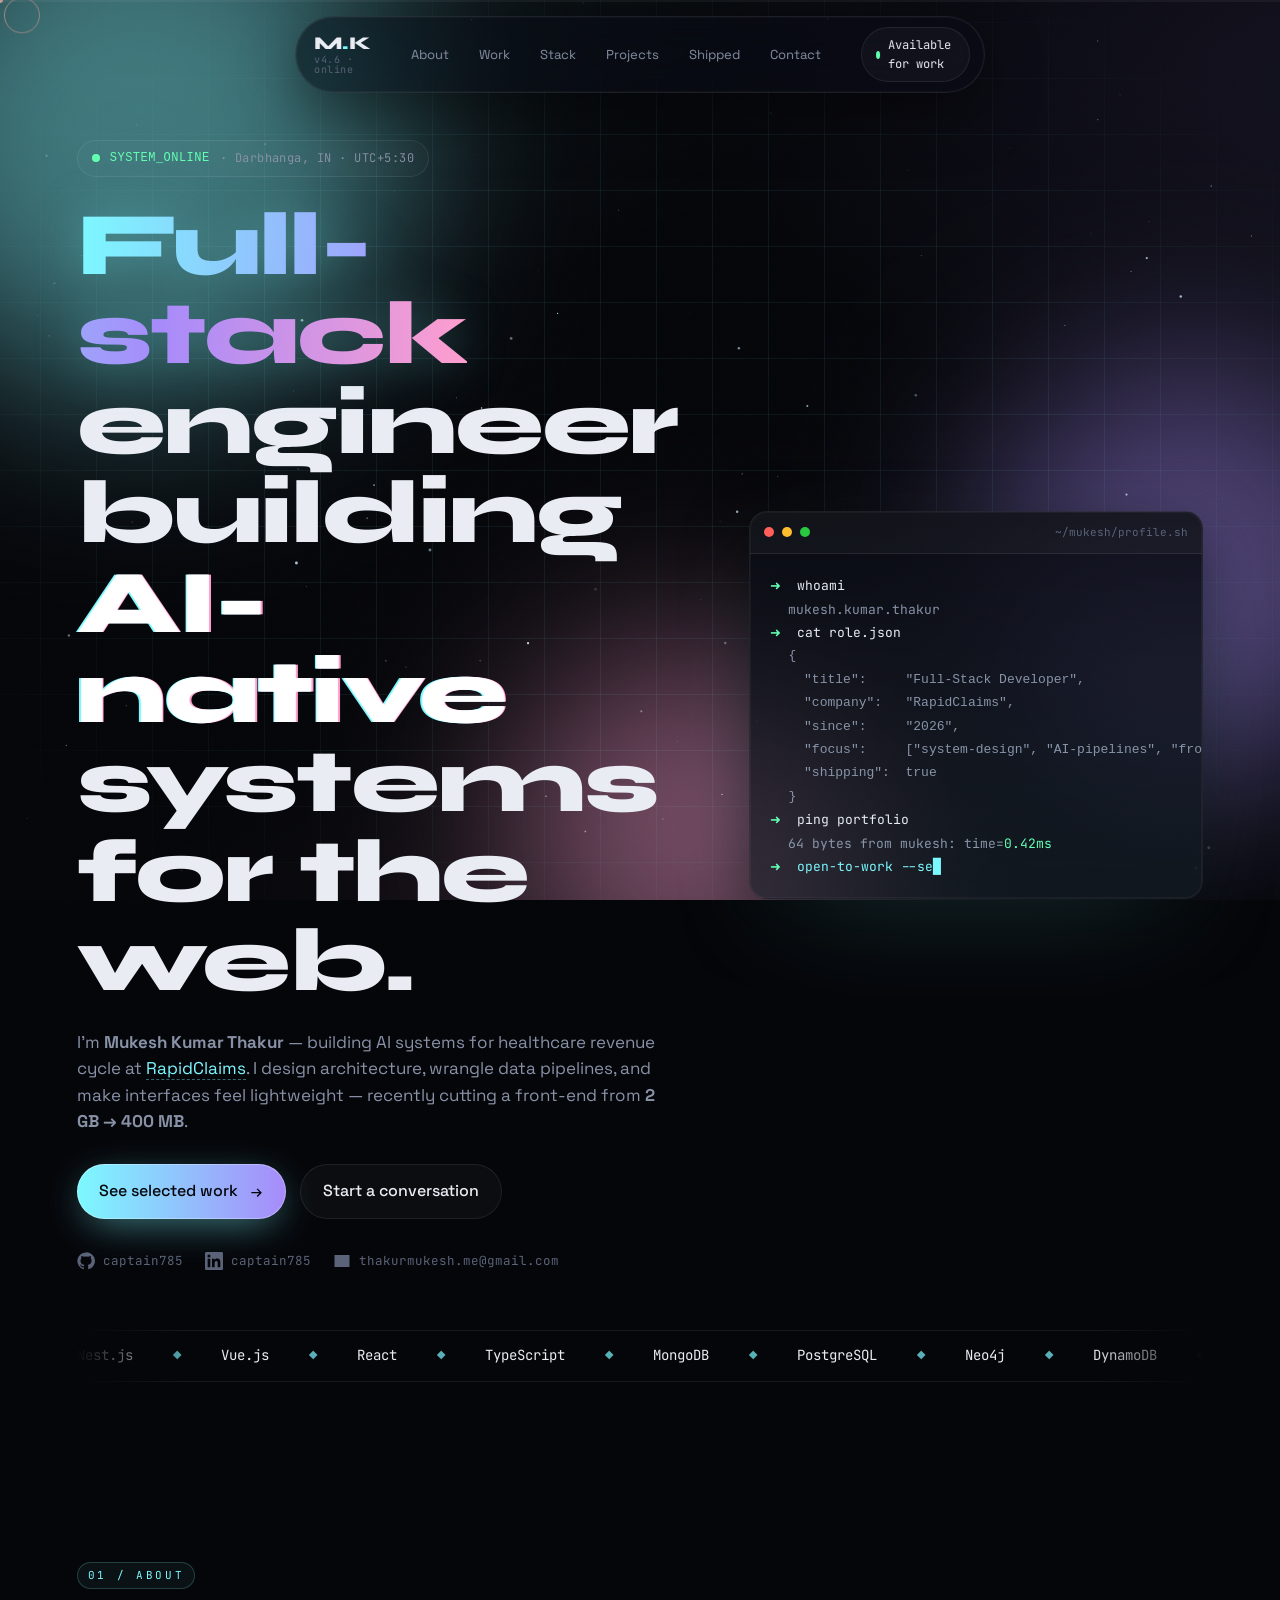
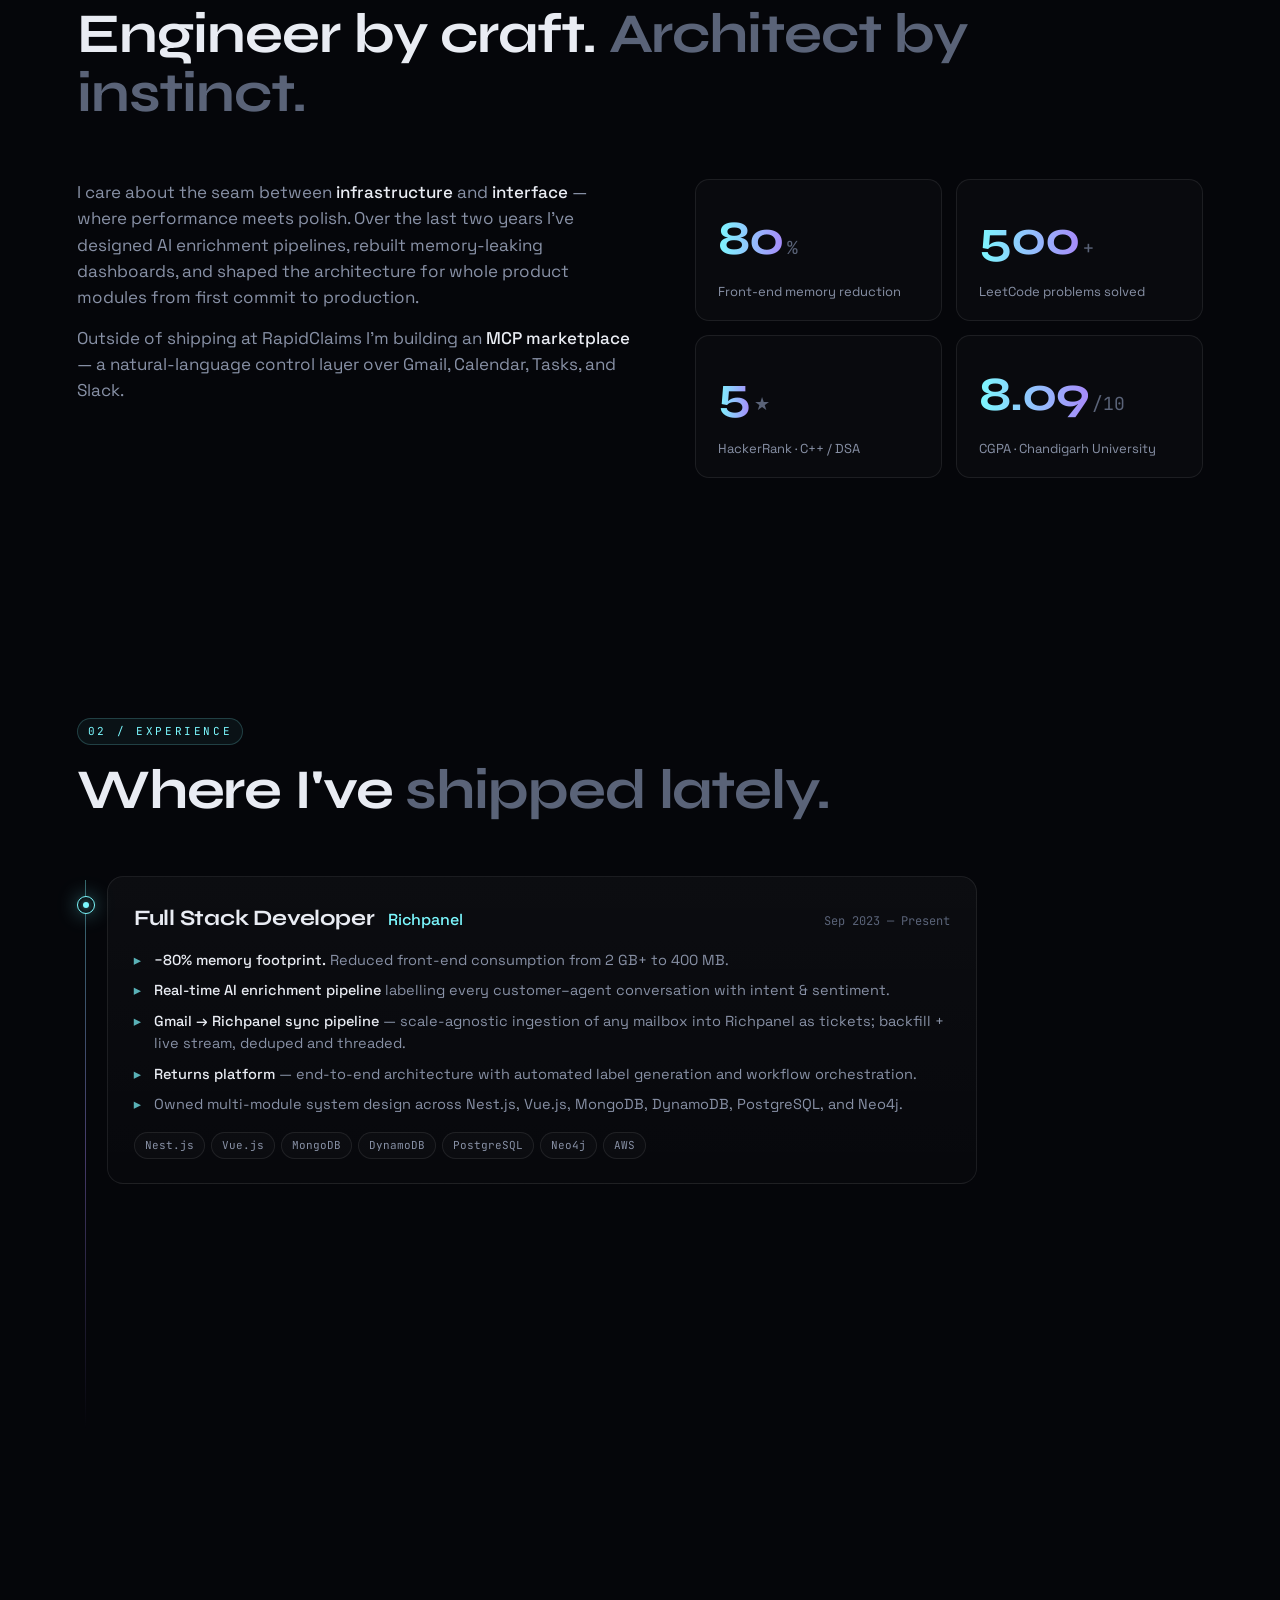
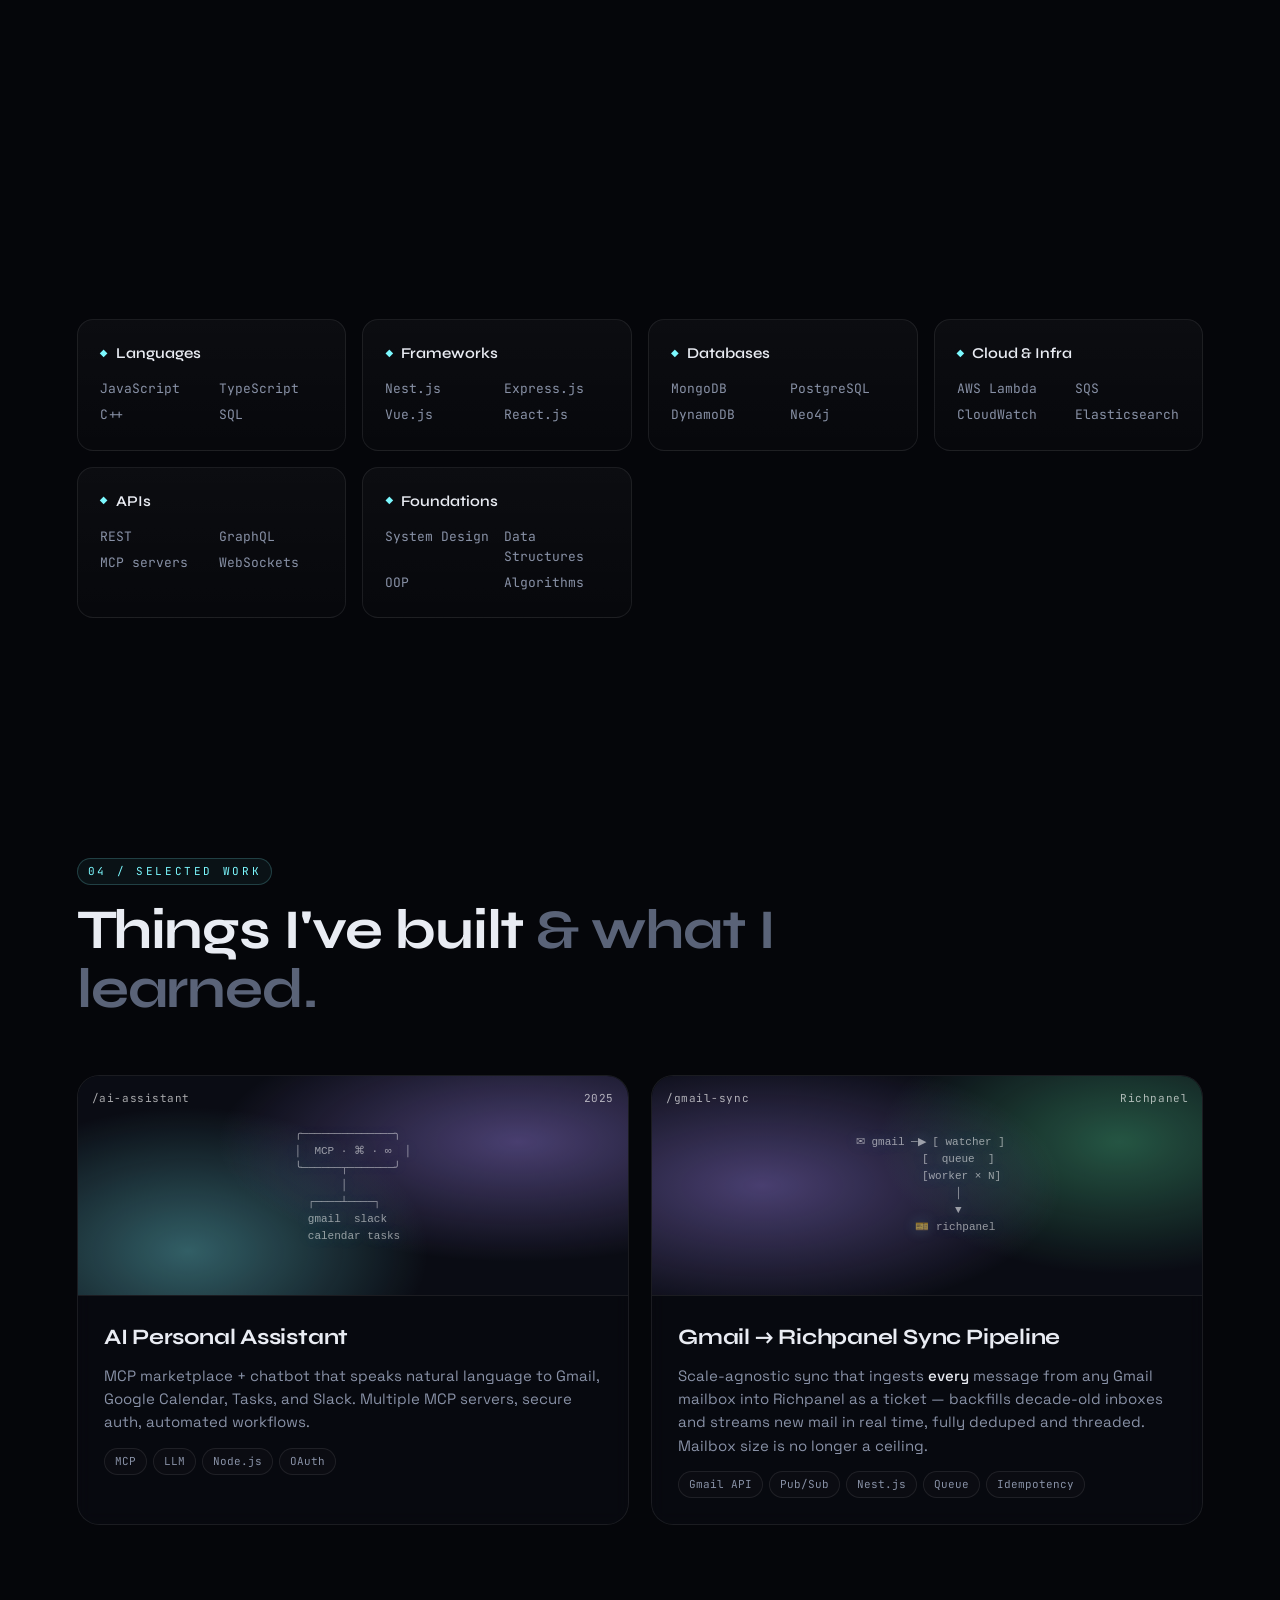
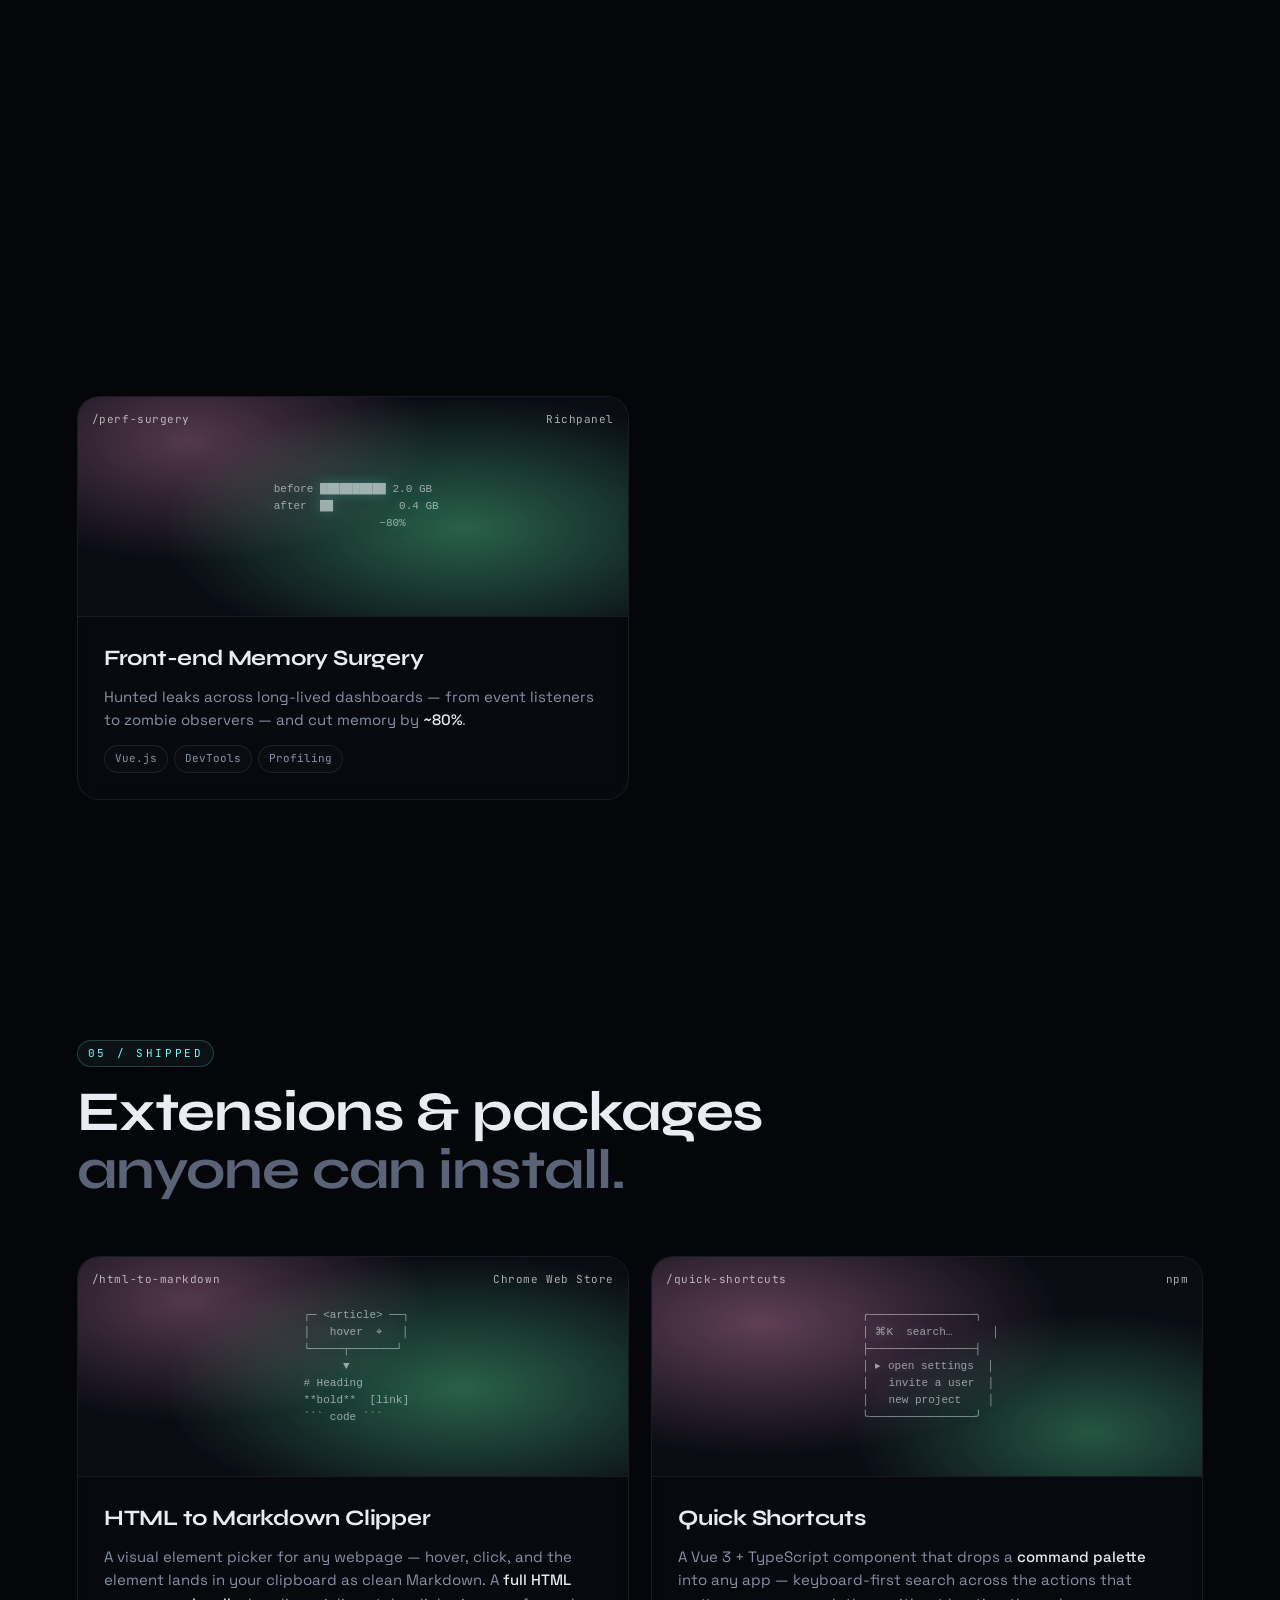
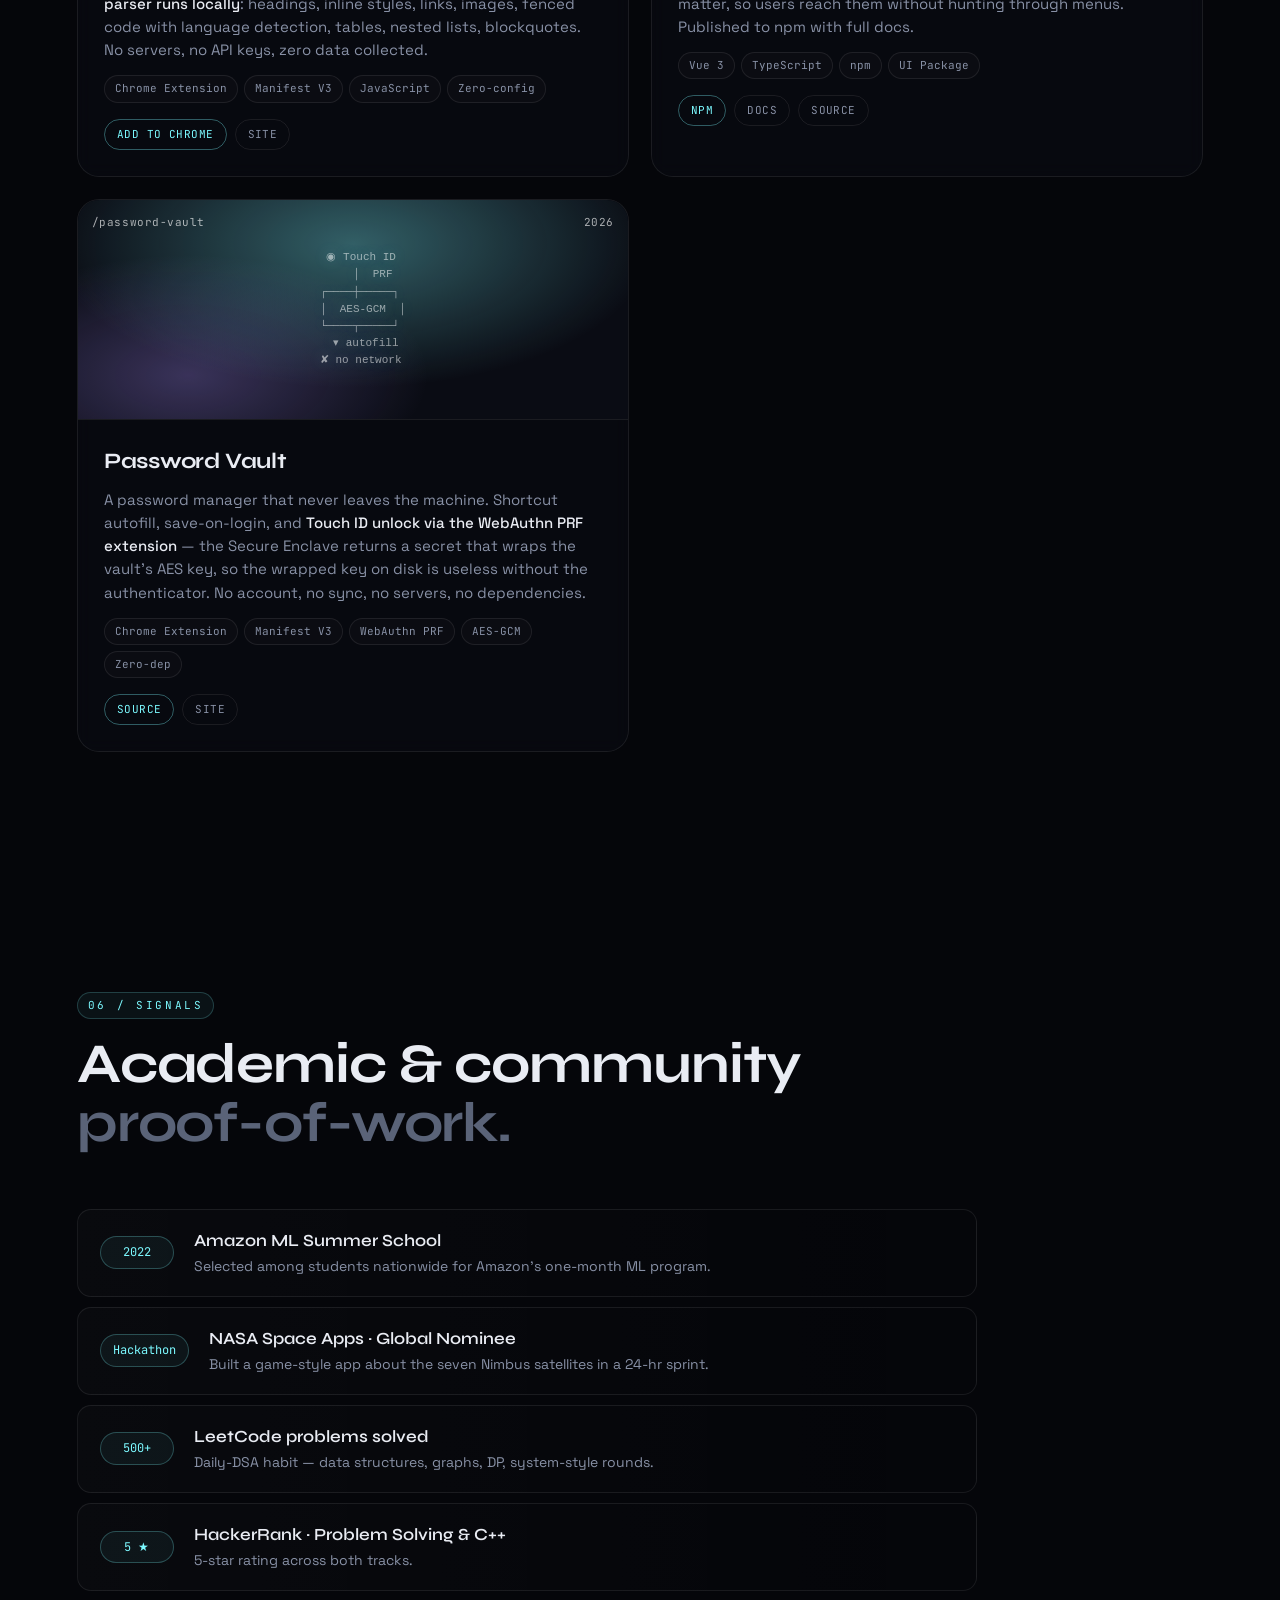
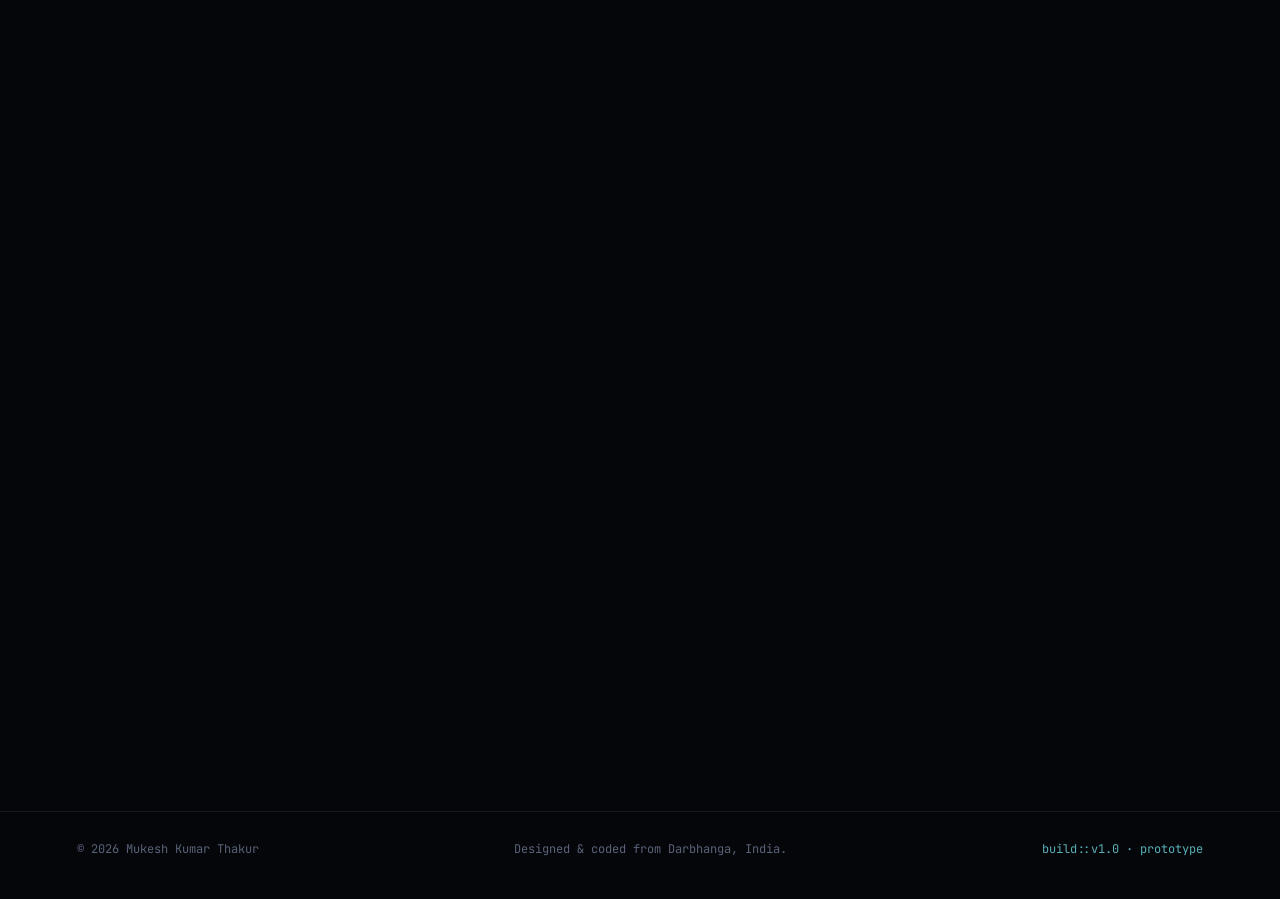
==== commit 17e11f46: "Update contact details and current role Remove the phone number, switch the contact email to thakurm" ====
--- a/index.html
+++ b/index.html
@@ -733,7 +733,7 @@
     <a href="#shipped">Shipped</a>
     <a href="#contact">Contact</a>
   </nav>
-  <a class="btn-ghost" href="mailto:thakurmukeshkumar785@gmail.com">
+  <a class="btn-ghost" href="mailto:thakurmukesh.me@gmail.com">
     <span class="pulse"></span> Available for work
   </a>
 </header>
@@ -754,8 +754,8 @@
       </h1>
 
       <p class="hero-sub reveal">
-        I'm <strong>Mukesh Kumar Thakur</strong> — shipping high-scale product
-        surface at <a href="https://www.richpanel.com" target="_blank" rel="noreferrer">Richpanel</a>.
+        I'm <strong>Mukesh Kumar Thakur</strong> — building AI systems for healthcare
+        revenue cycle at <a href="https://www.rapidclaims.ai" target="_blank" rel="noreferrer">RapidClaims</a>.
         I design architecture, wrangle data pipelines, and make interfaces feel lightweight
         — recently cutting a front-end from <strong>2 GB → 400 MB</strong>.
       </p>
@@ -777,9 +777,9 @@
           <svg viewBox="0 0 24 24" width="18" height="18" aria-hidden="true"><path fill="currentColor" d="M20.45 20.45h-3.55v-5.57c0-1.33-.03-3.04-1.85-3.04-1.86 0-2.14 1.45-2.14 2.94v5.67H9.35V9h3.41v1.56h.05c.48-.9 1.64-1.85 3.37-1.85 3.6 0 4.27 2.37 4.27 5.46zM5.34 7.44a2.06 2.06 0 1 1 0-4.12 2.06 2.06 0 0 1 0 4.12zM7.12 20.45H3.56V9h3.56zM22.22 0H1.77C.79 0 0 .77 0 1.72v20.56C0 23.23.79 24 1.77 24h20.45c.98 0 1.78-.77 1.78-1.72V1.72C24 .77 23.2 0 22.22 0z"/></svg>
           <span>captain785</span>
         </a>
-        <a href="mailto:thakurmukeshkumar785@gmail.com" aria-label="Email">
+        <a href="mailto:thakurmukesh.me@gmail.com" aria-label="Email">
           <svg viewBox="0 0 24 24" width="18" height="18" aria-hidden="true"><path fill="currentColor" d="M2 4h20v16H2zm10 9L3.5 6h17z"/></svg>
-          <span>thakurmukeshkumar785@gmail.com</span>
+          <span>thakurmukesh.me@gmail.com</span>
         </a>
       </div>
     </div>
@@ -798,8 +798,8 @@
         <p><span class="prompt">➜</span> <span class="cmd">cat role.json</span></p>
 <pre class="out">{
   "title":     "Full-Stack Developer",
-  "company":   "Richpanel",
-  "since":     "2023-09",
+  "company":   "RapidClaims",
+  "since":     "2026",
   "focus":     ["system-design", "AI-pipelines", "frontend-perf"],
   "shipping":  true
 }</pre>
@@ -859,7 +859,7 @@
         product modules from first commit to production.
       </p>
       <p>
-        Outside of shipping at Richpanel I'm building an
+        Outside of shipping at RapidClaims I'm building an
         <strong>MCP marketplace</strong> — a natural-language control layer
         over Gmail, Calendar, Tasks, and Slack.
       </p>
@@ -1299,10 +1299,9 @@
        AI meets product. Reply usually under 24 hours.</p>
 
     <div class="contact-actions">
-      <a class="btn-primary magnet" href="mailto:thakurmukeshkumar785@gmail.com">
-        thakurmukeshkumar785@gmail.com
+      <a class="btn-primary magnet" href="mailto:thakurmukesh.me@gmail.com">
+        thakurmukesh.me@gmail.com
       </a>
-      <a class="btn-secondary magnet" href="tel:+919708477535">+91 97084 77535</a>
     </div>
 
     <div class="contact-links">
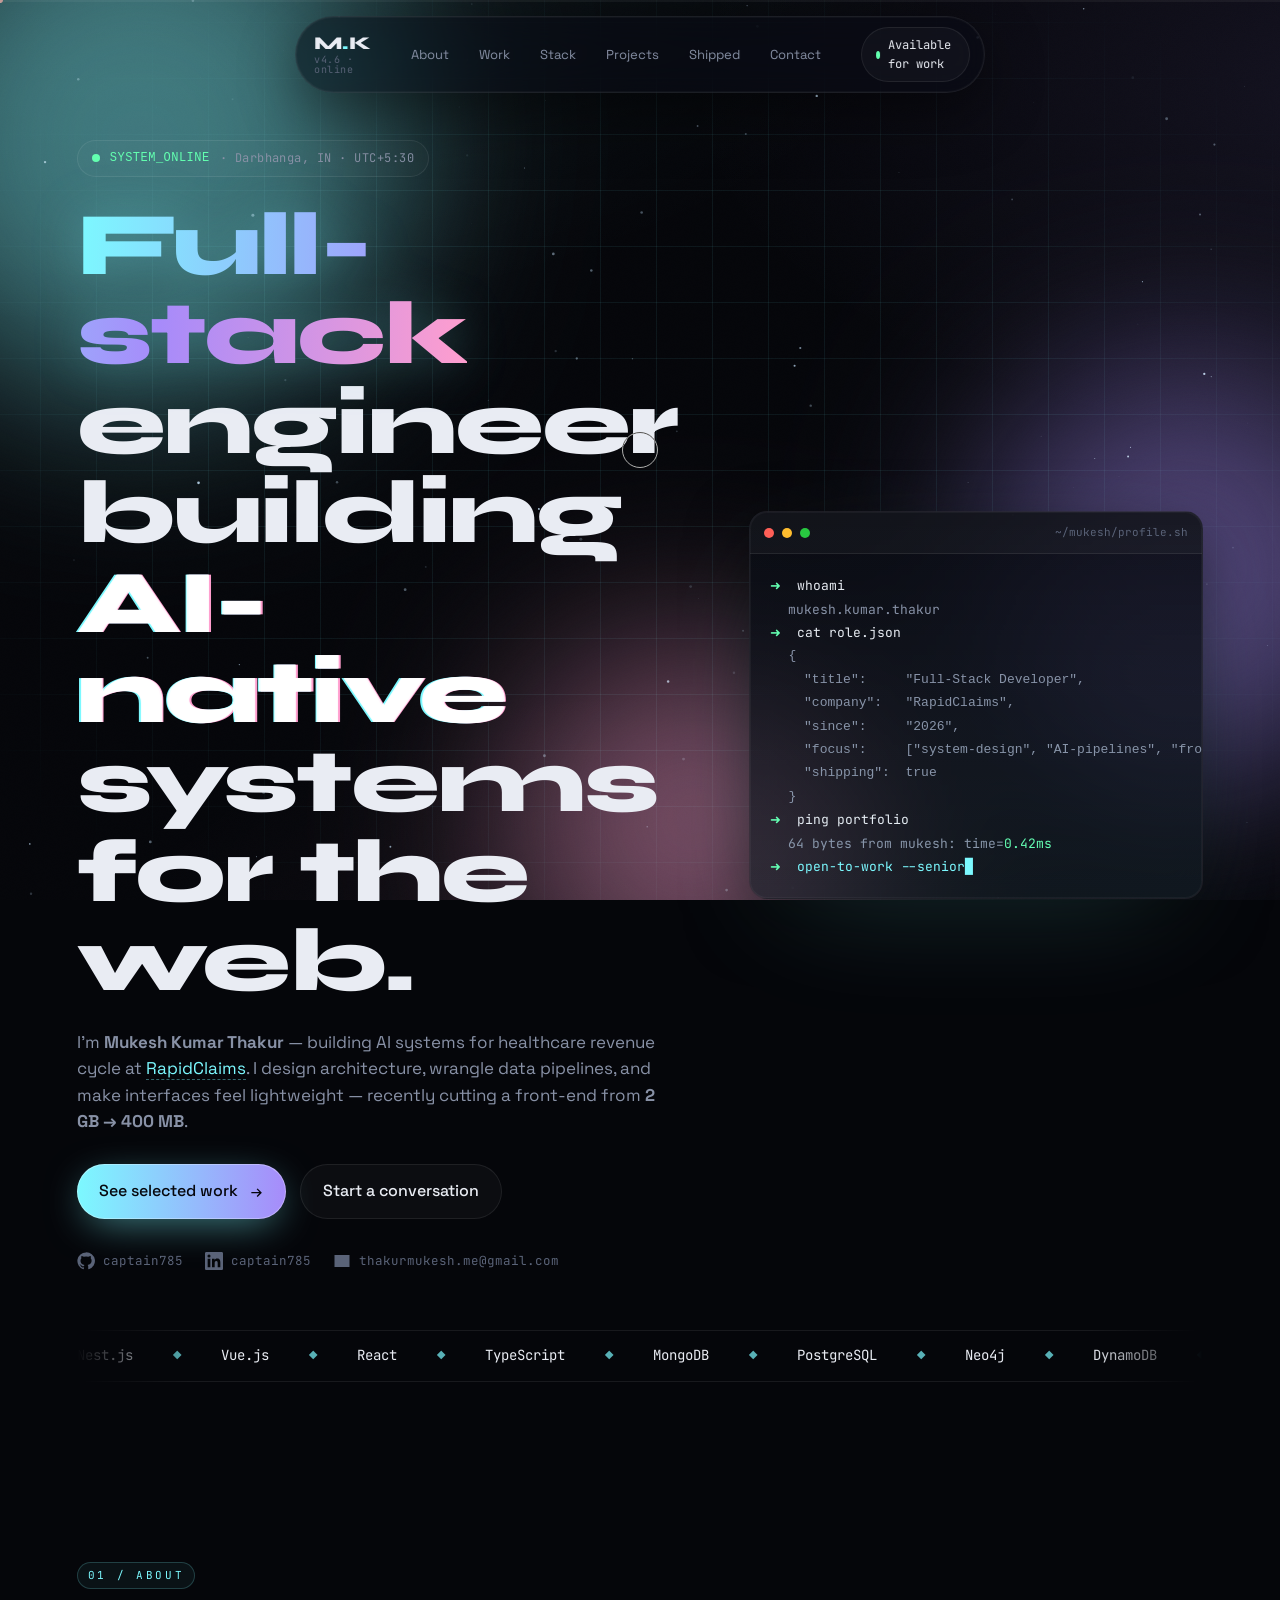
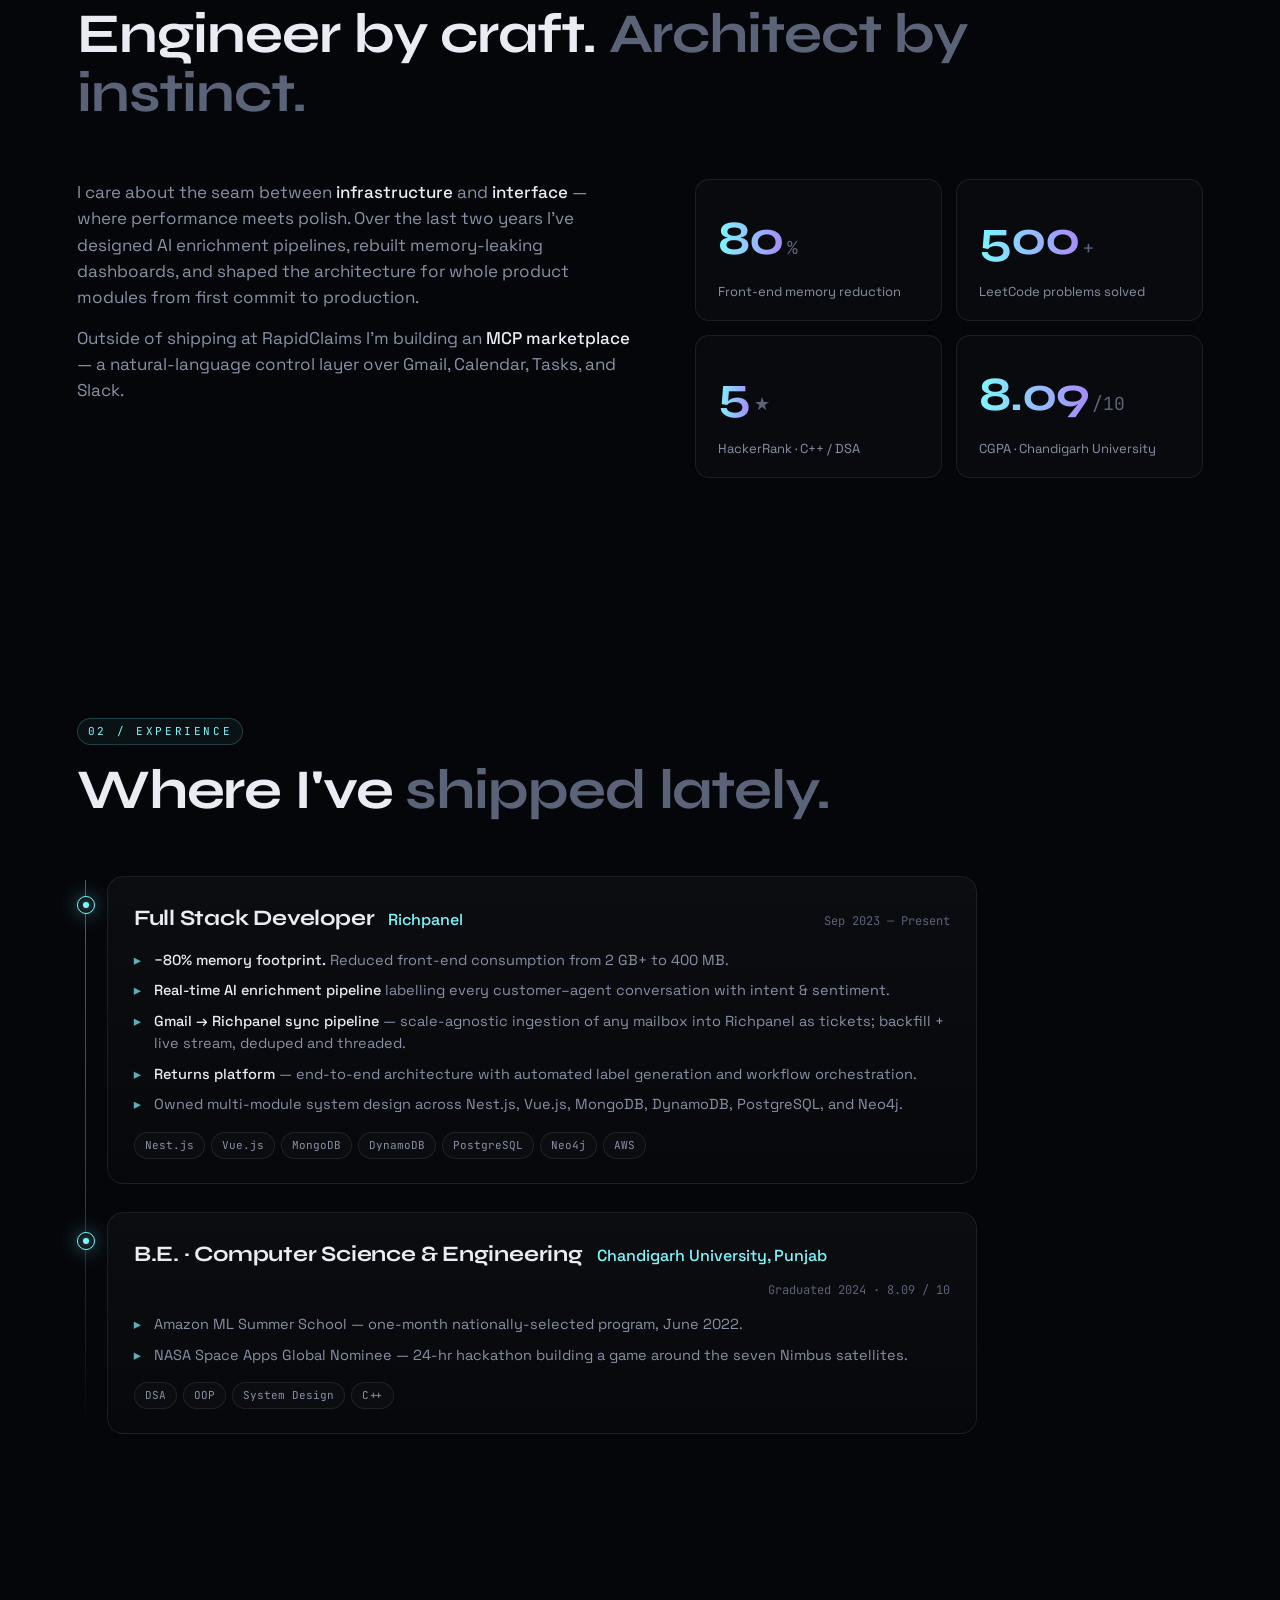
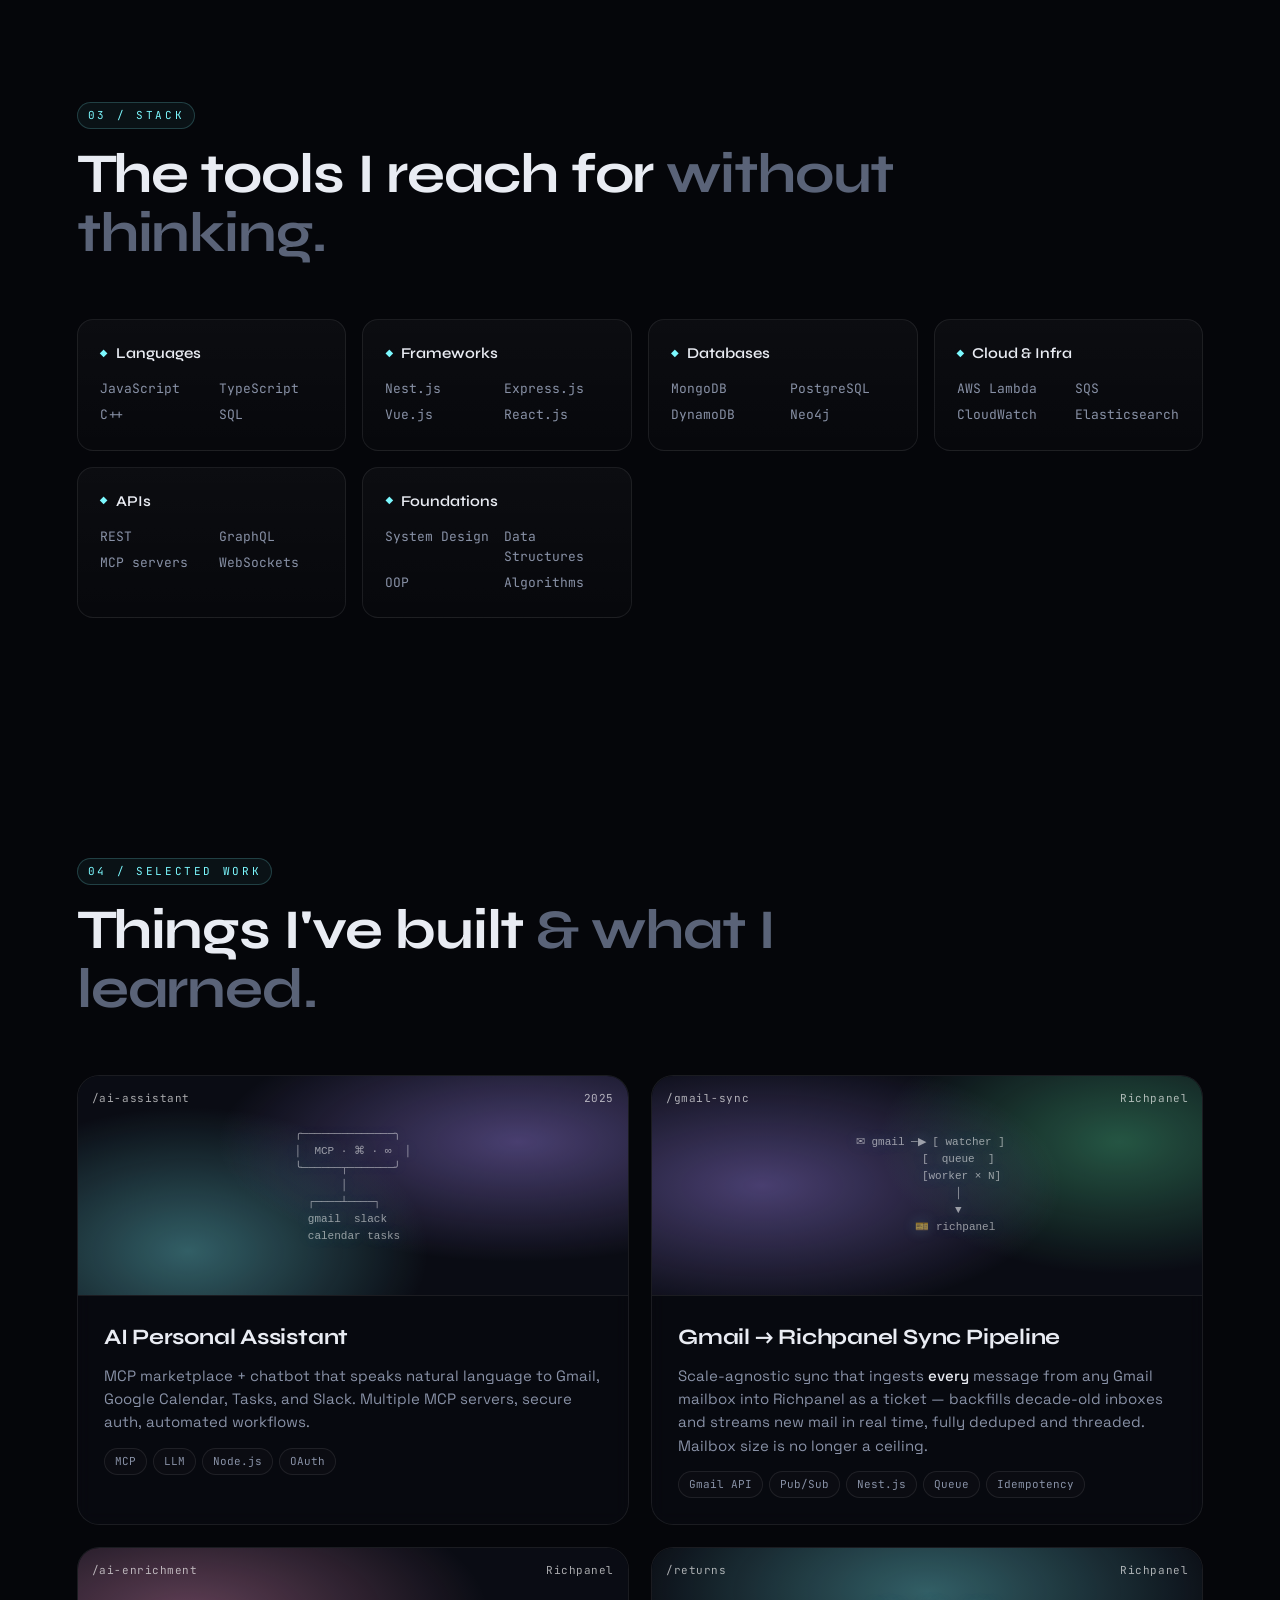
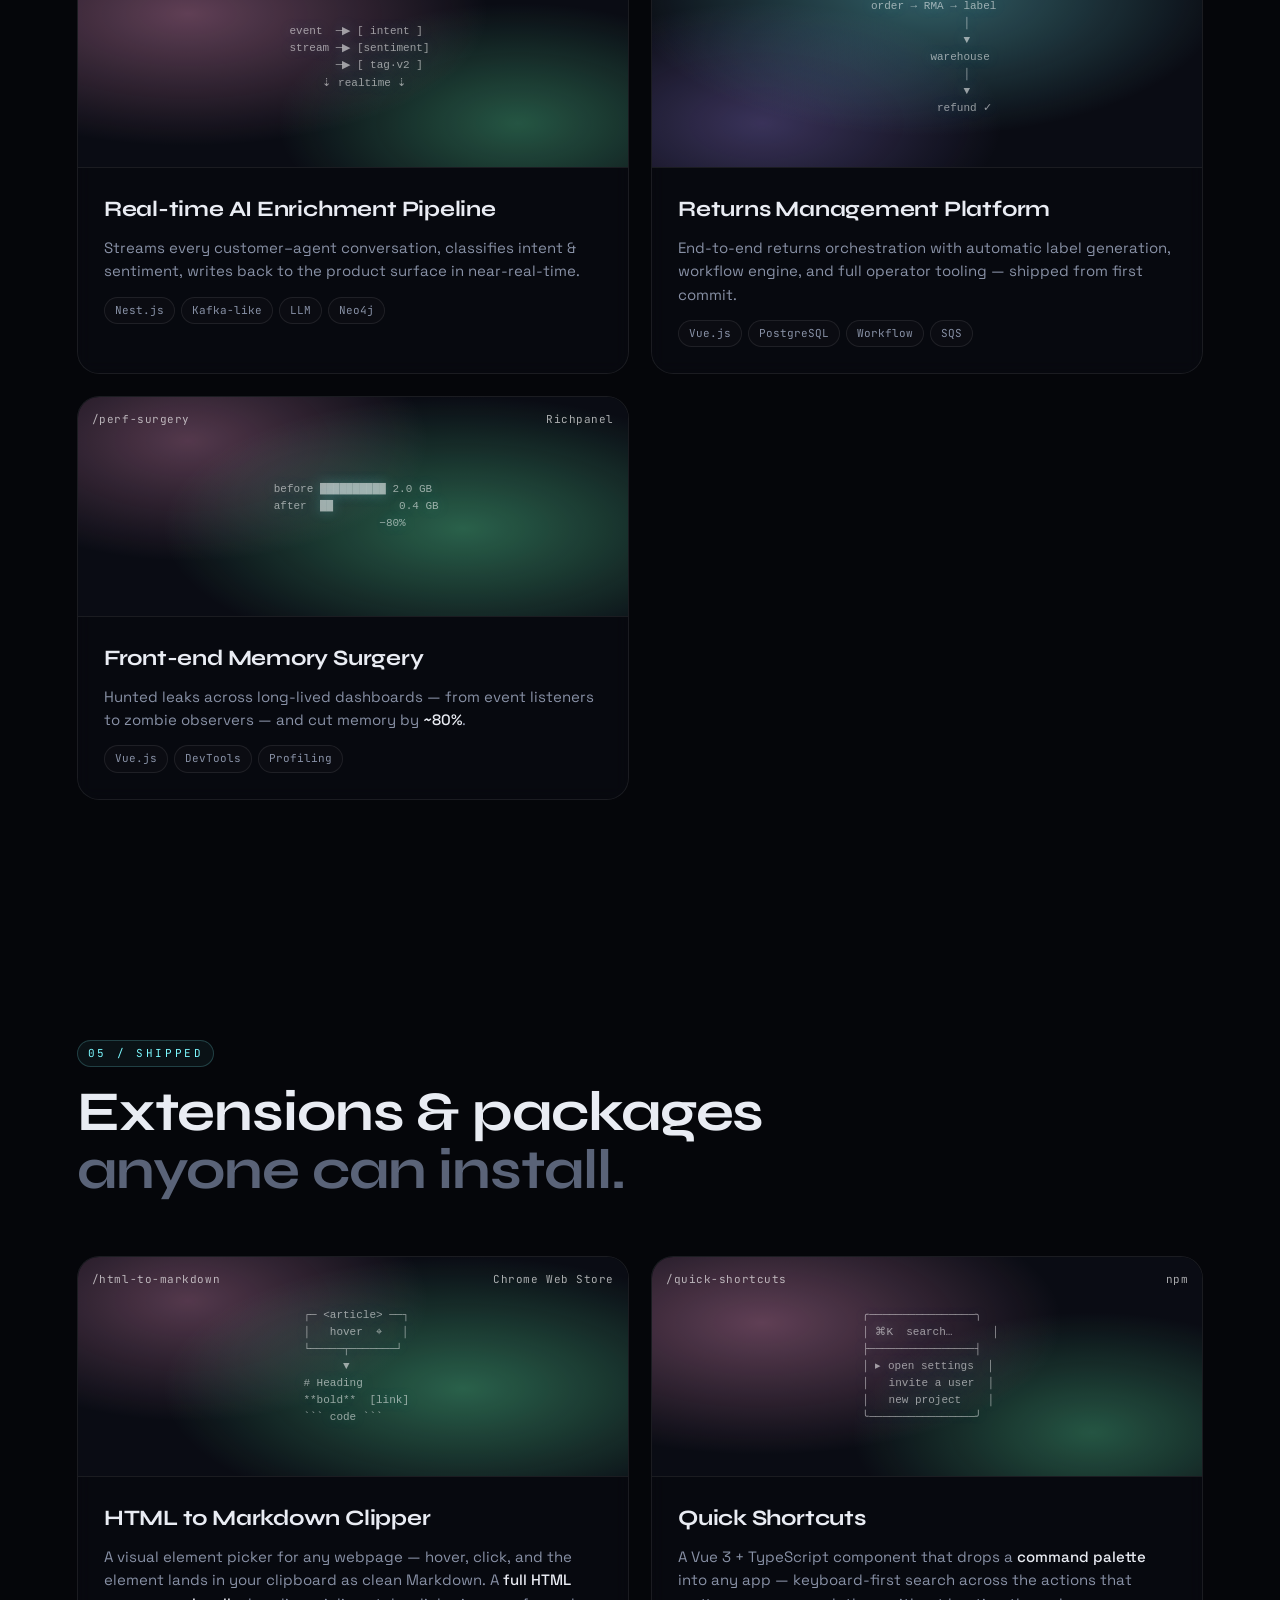
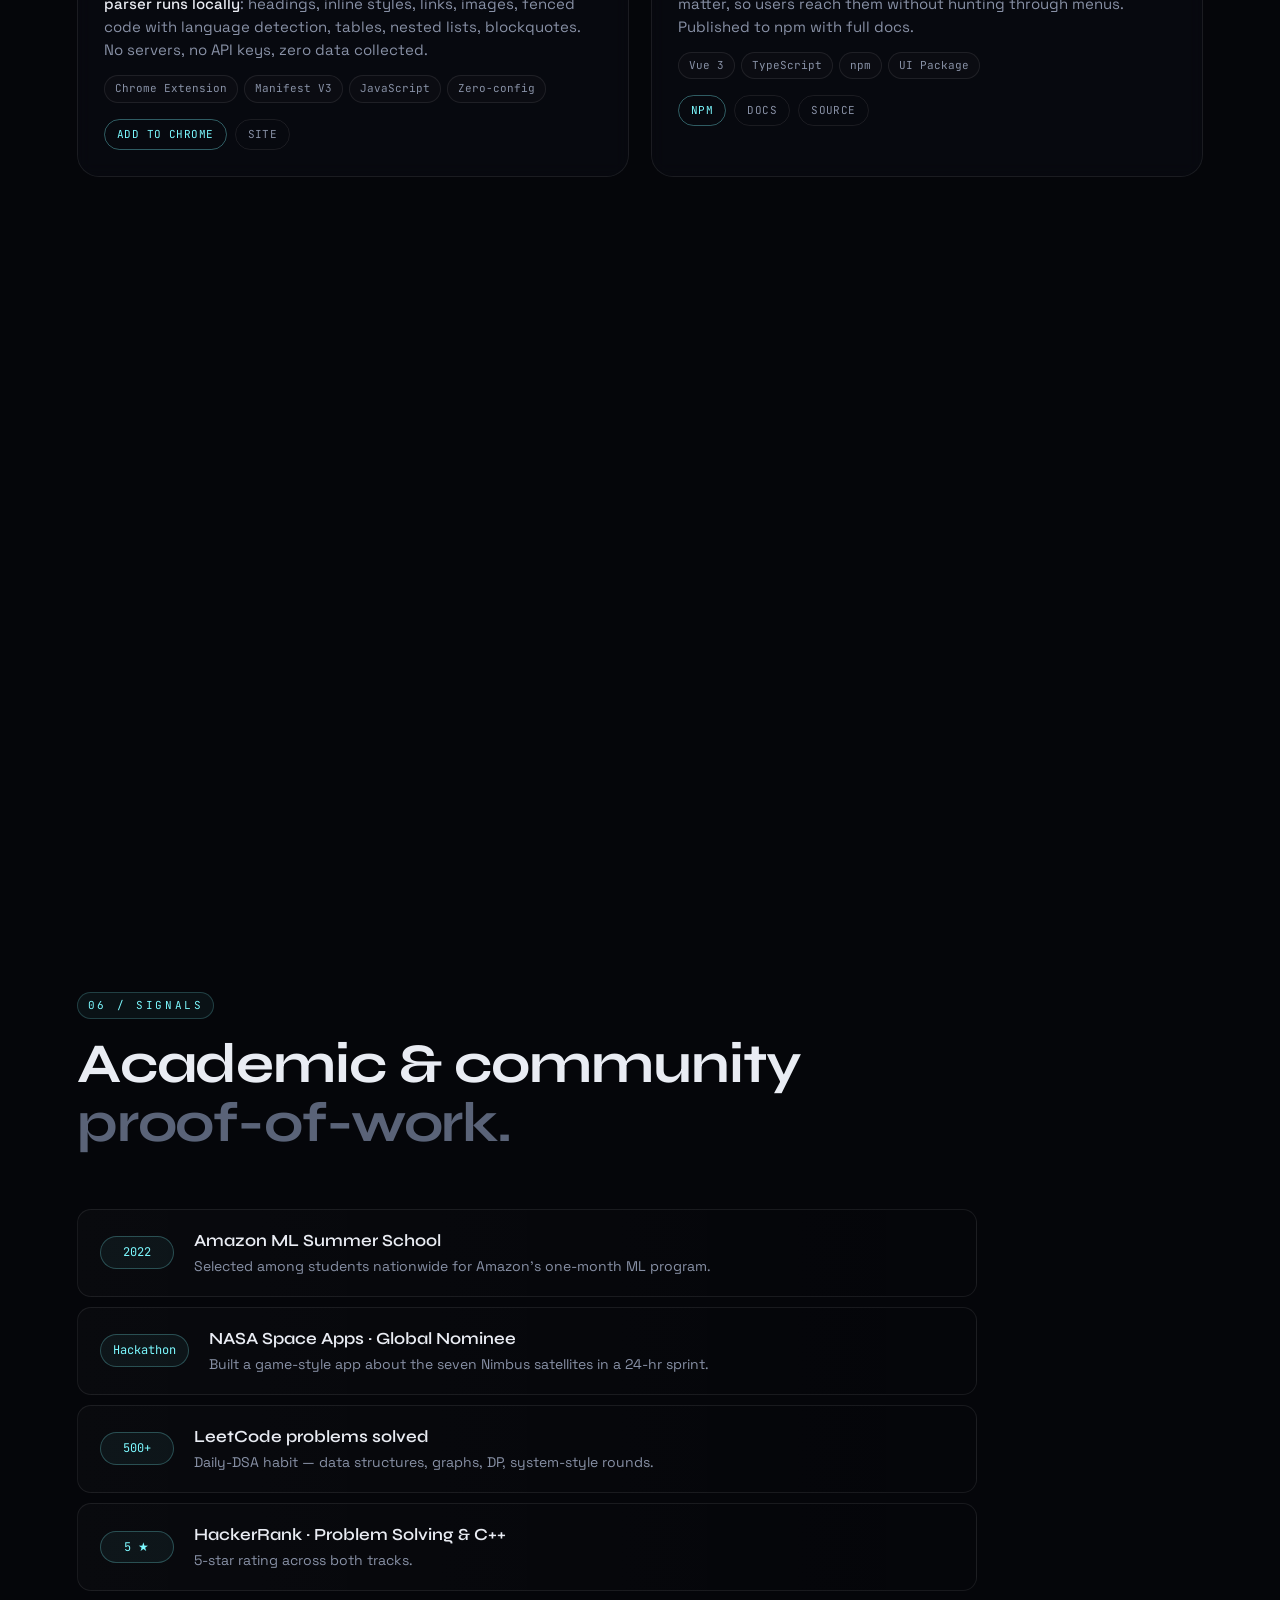
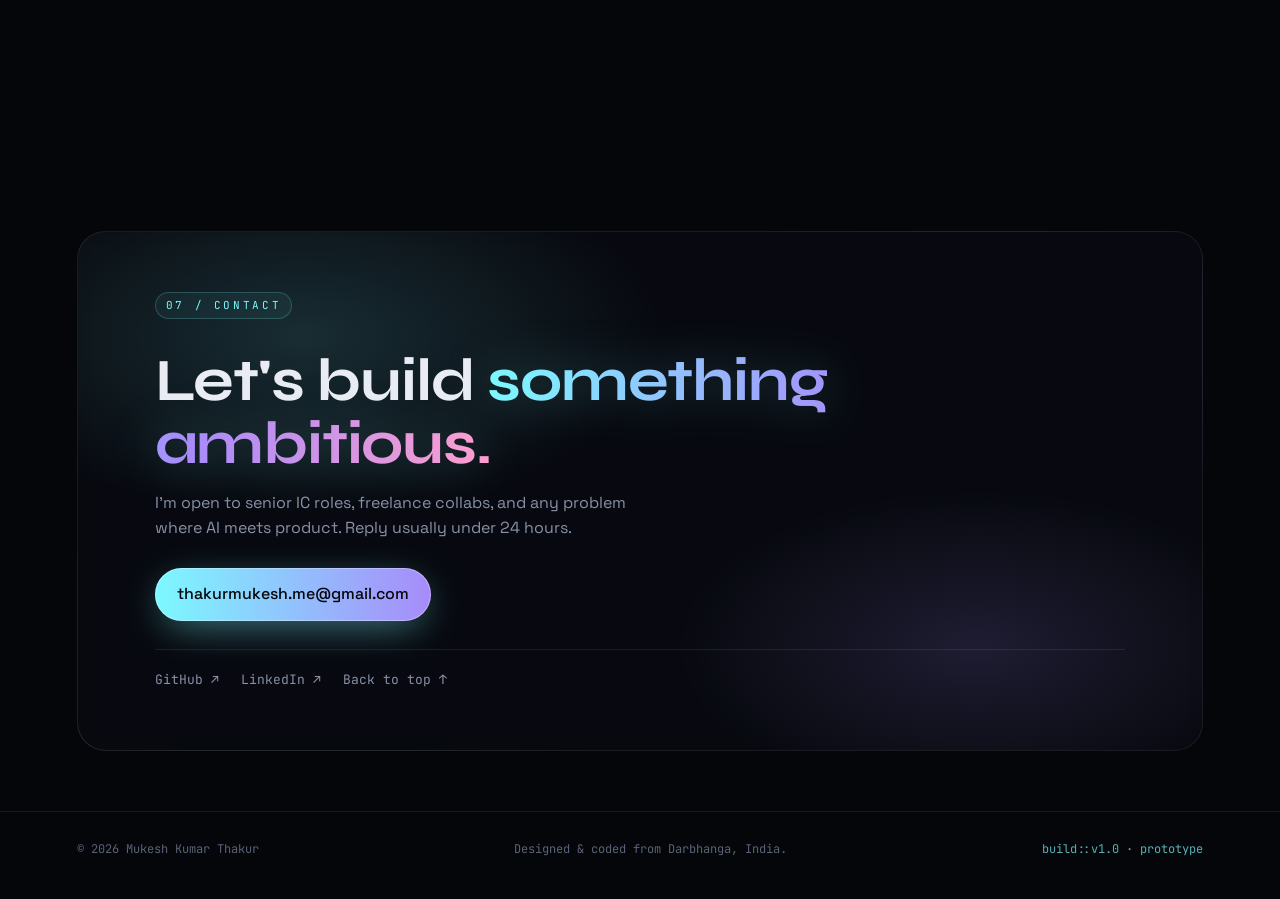
==== commit 7bfca638: "feat(shipped): add React If Directive to the shipped section Fourth npm/extension product, so it bel" ====
--- a/index.html
+++ b/index.html
@@ -1248,6 +1248,41 @@
         </div>
       </div>
     </article>
+
+    <article class="proj-card reveal" data-tilt>
+      <div class="proj-cover">
+        <div class="proj-gradient g5"></div>
+        <div class="proj-hud">
+          <span>/react-if-directive</span>
+          <span>npm</span>
+        </div>
+        <div class="proj-ascii" aria-hidden="true">
+<pre>
+ {ok ? &lt;A/&gt; : &lt;B/&gt;}
+          │
+          ▾
+ &lt;A r-if={ok} /&gt;
+ &lt;B r-else /&gt;
+ ── zero runtime ──
+</pre>
+        </div>
+      </div>
+      <div class="proj-body">
+        <h3>React If Directive</h3>
+        <p>Conditional rendering as attributes — <strong>r-if</strong>, <strong>r-else-if</strong>
+           and <strong>r-else</strong> sit on the element itself instead of nesting ternaries
+           inside JSX. A Vite plugin rewrites them to standard React <strong>at build time, so
+           nothing ships at runtime</strong>, with an ESLint plugin that flags broken chains in
+           the editor and TypeScript types for autocomplete.</p>
+        <div class="chips">
+          <span>React</span><span>TypeScript</span><span>Vite Plugin</span><span>ESLint</span><span>npm</span>
+        </div>
+        <div class="ship-links">
+          <a class="primary" href="https://www.npmjs.com/package/react-if-directive" target="_blank" rel="noopener">npm</a>
+          <a href="https://github.com/CaptaiN785/react-if-directive" target="_blank" rel="noopener">Source</a>
+        </div>
+      </div>
+    </article>
   </div>
 </section>
 
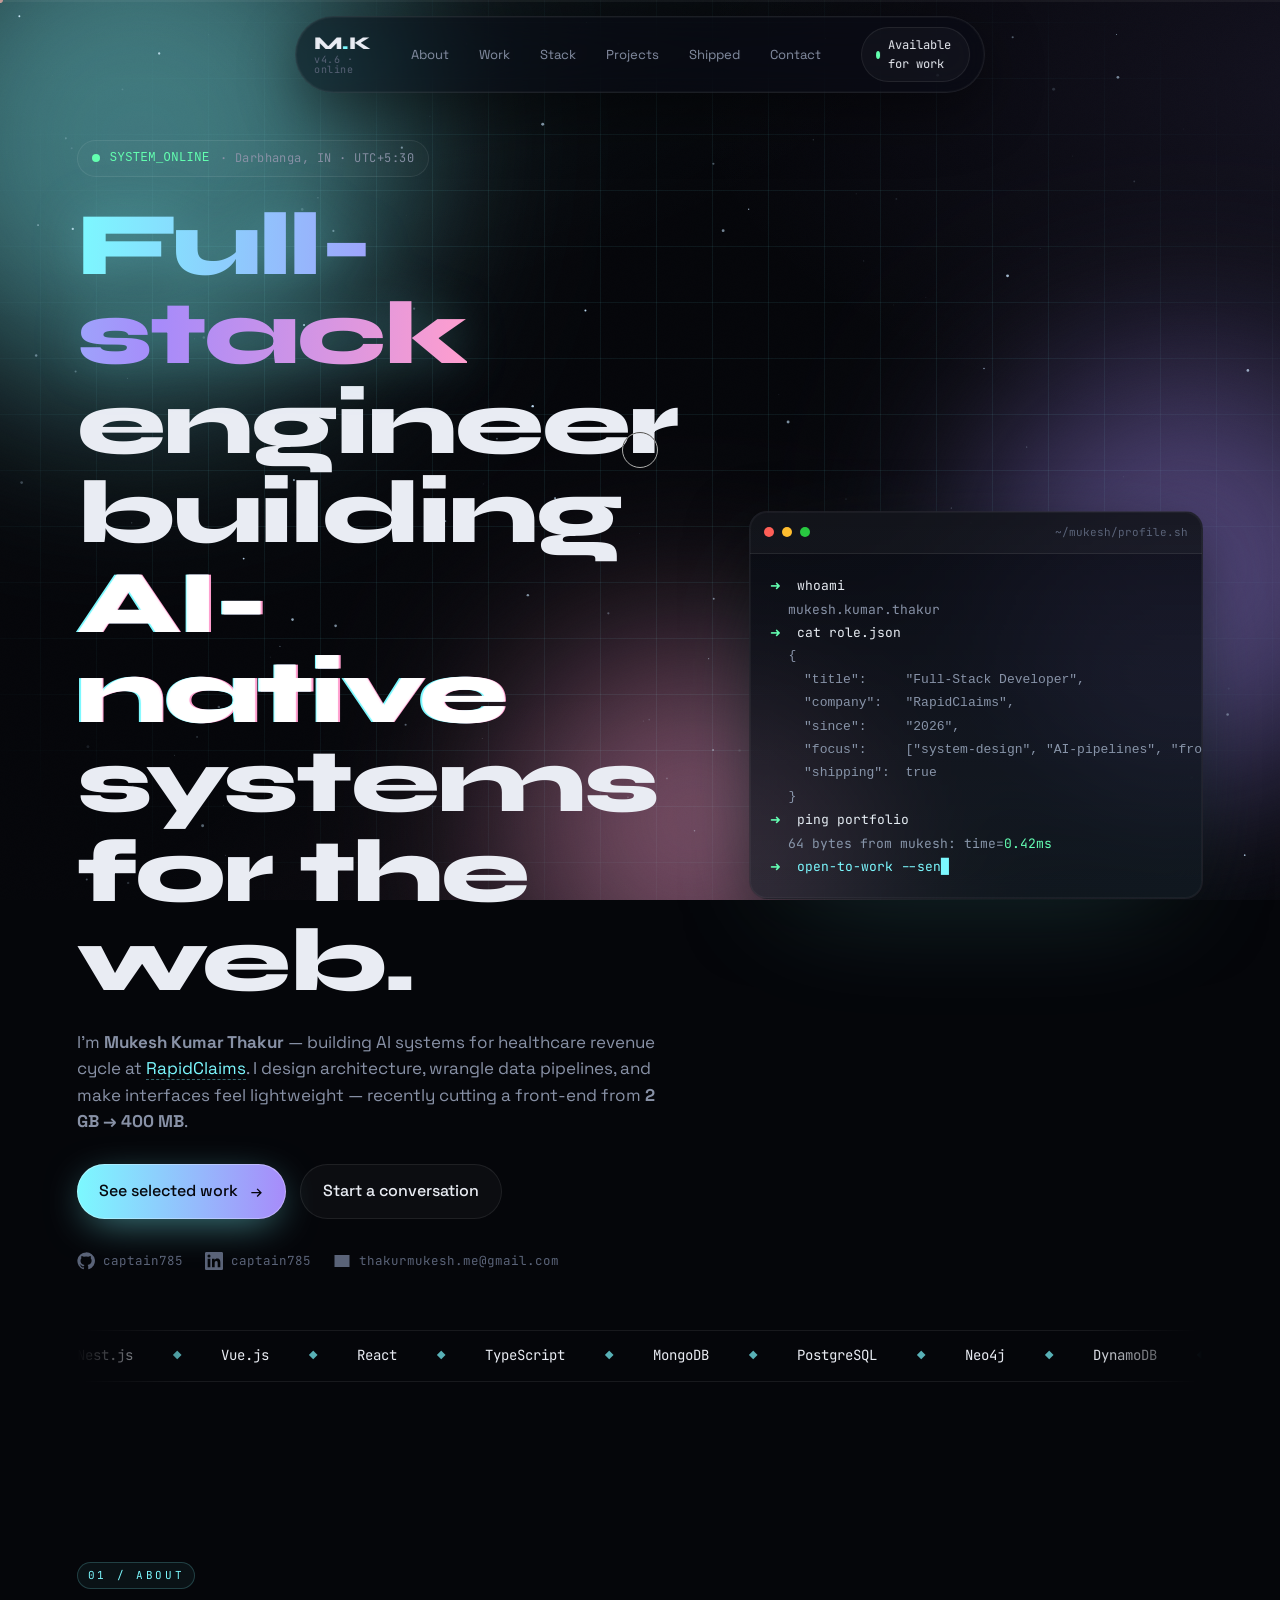
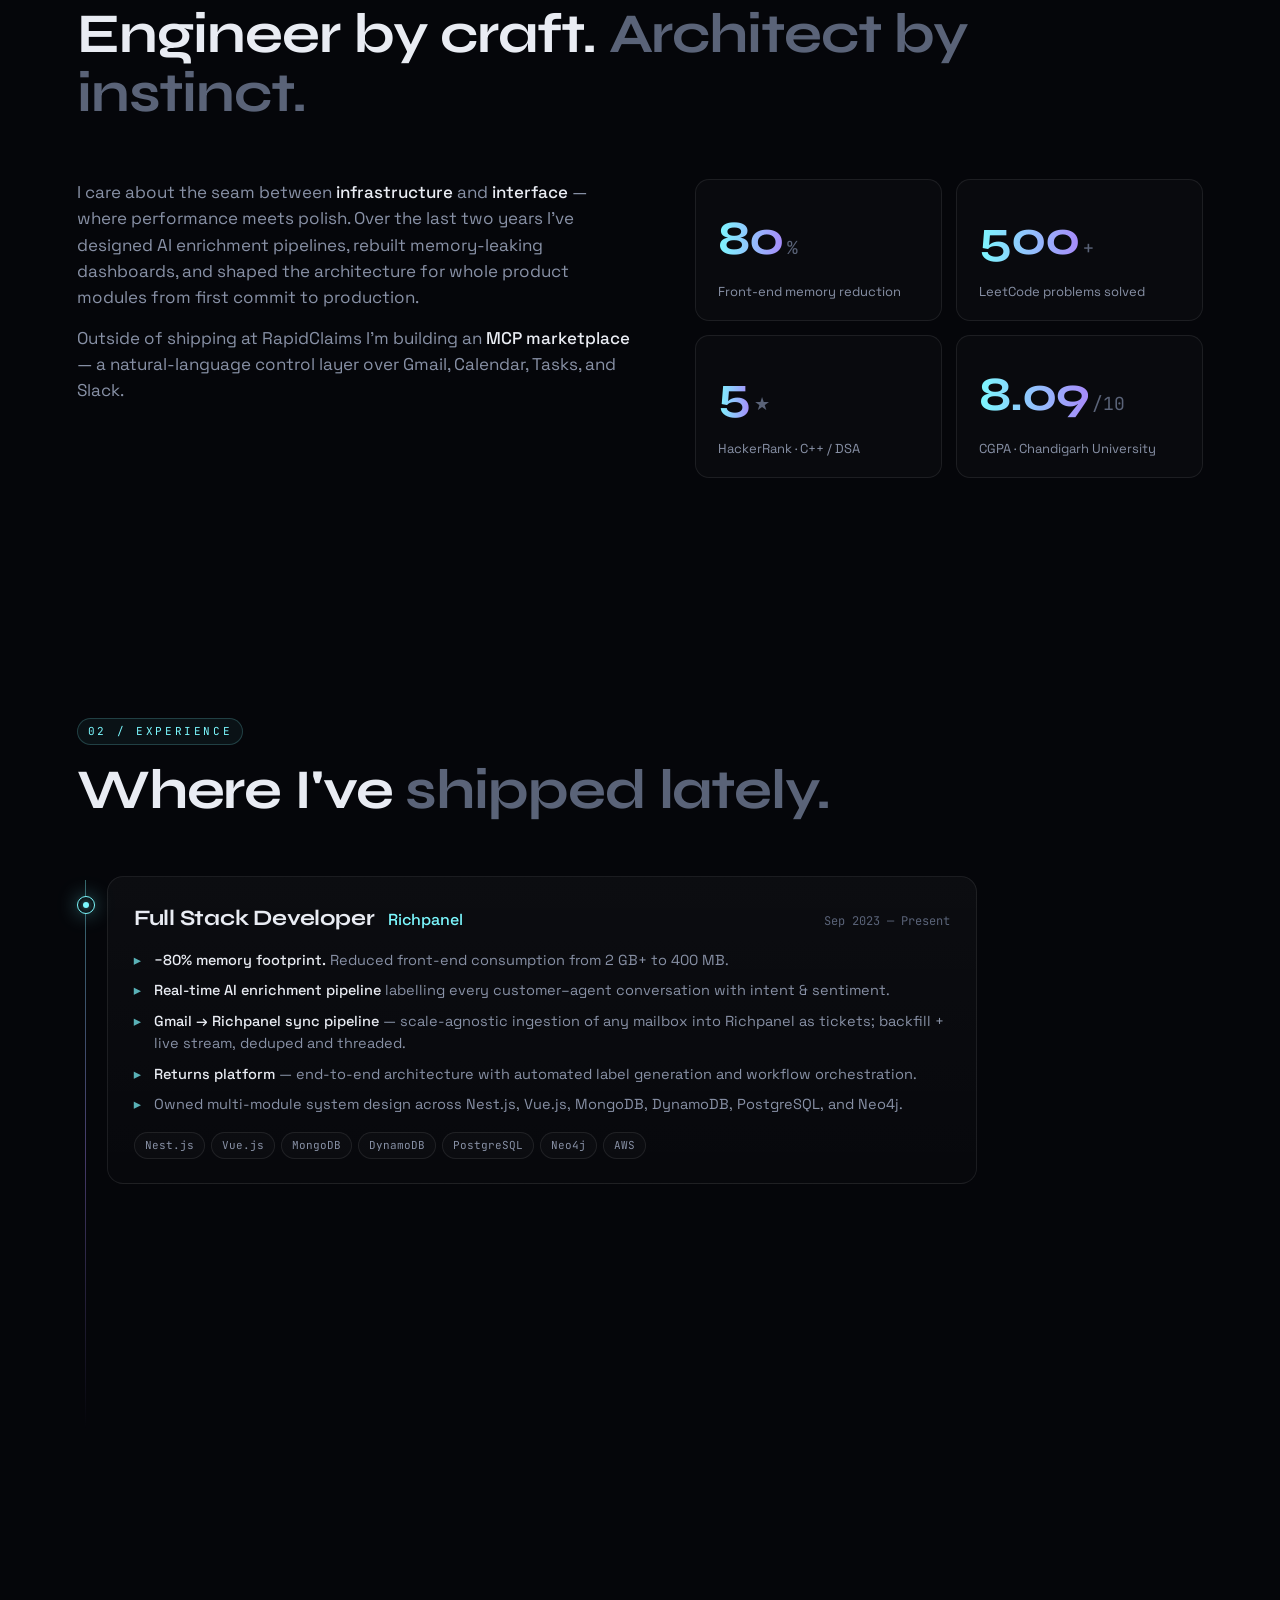
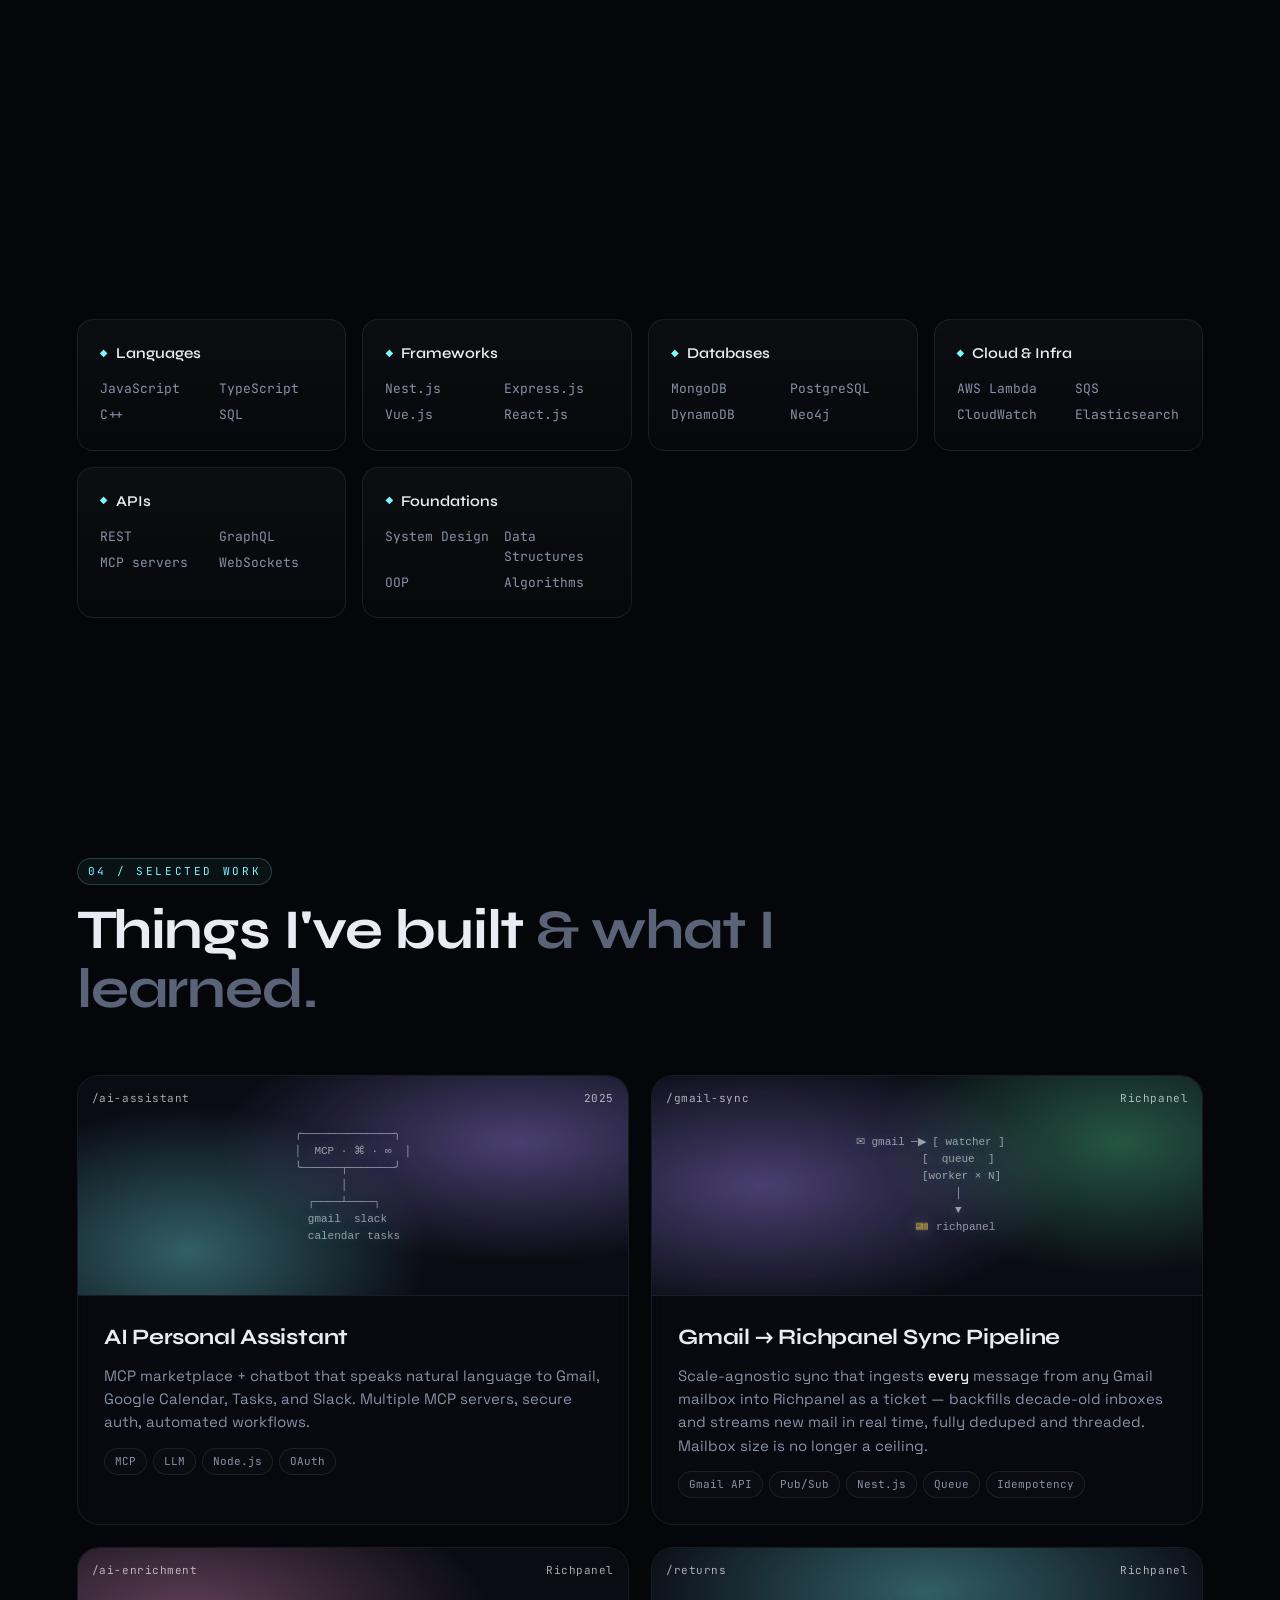
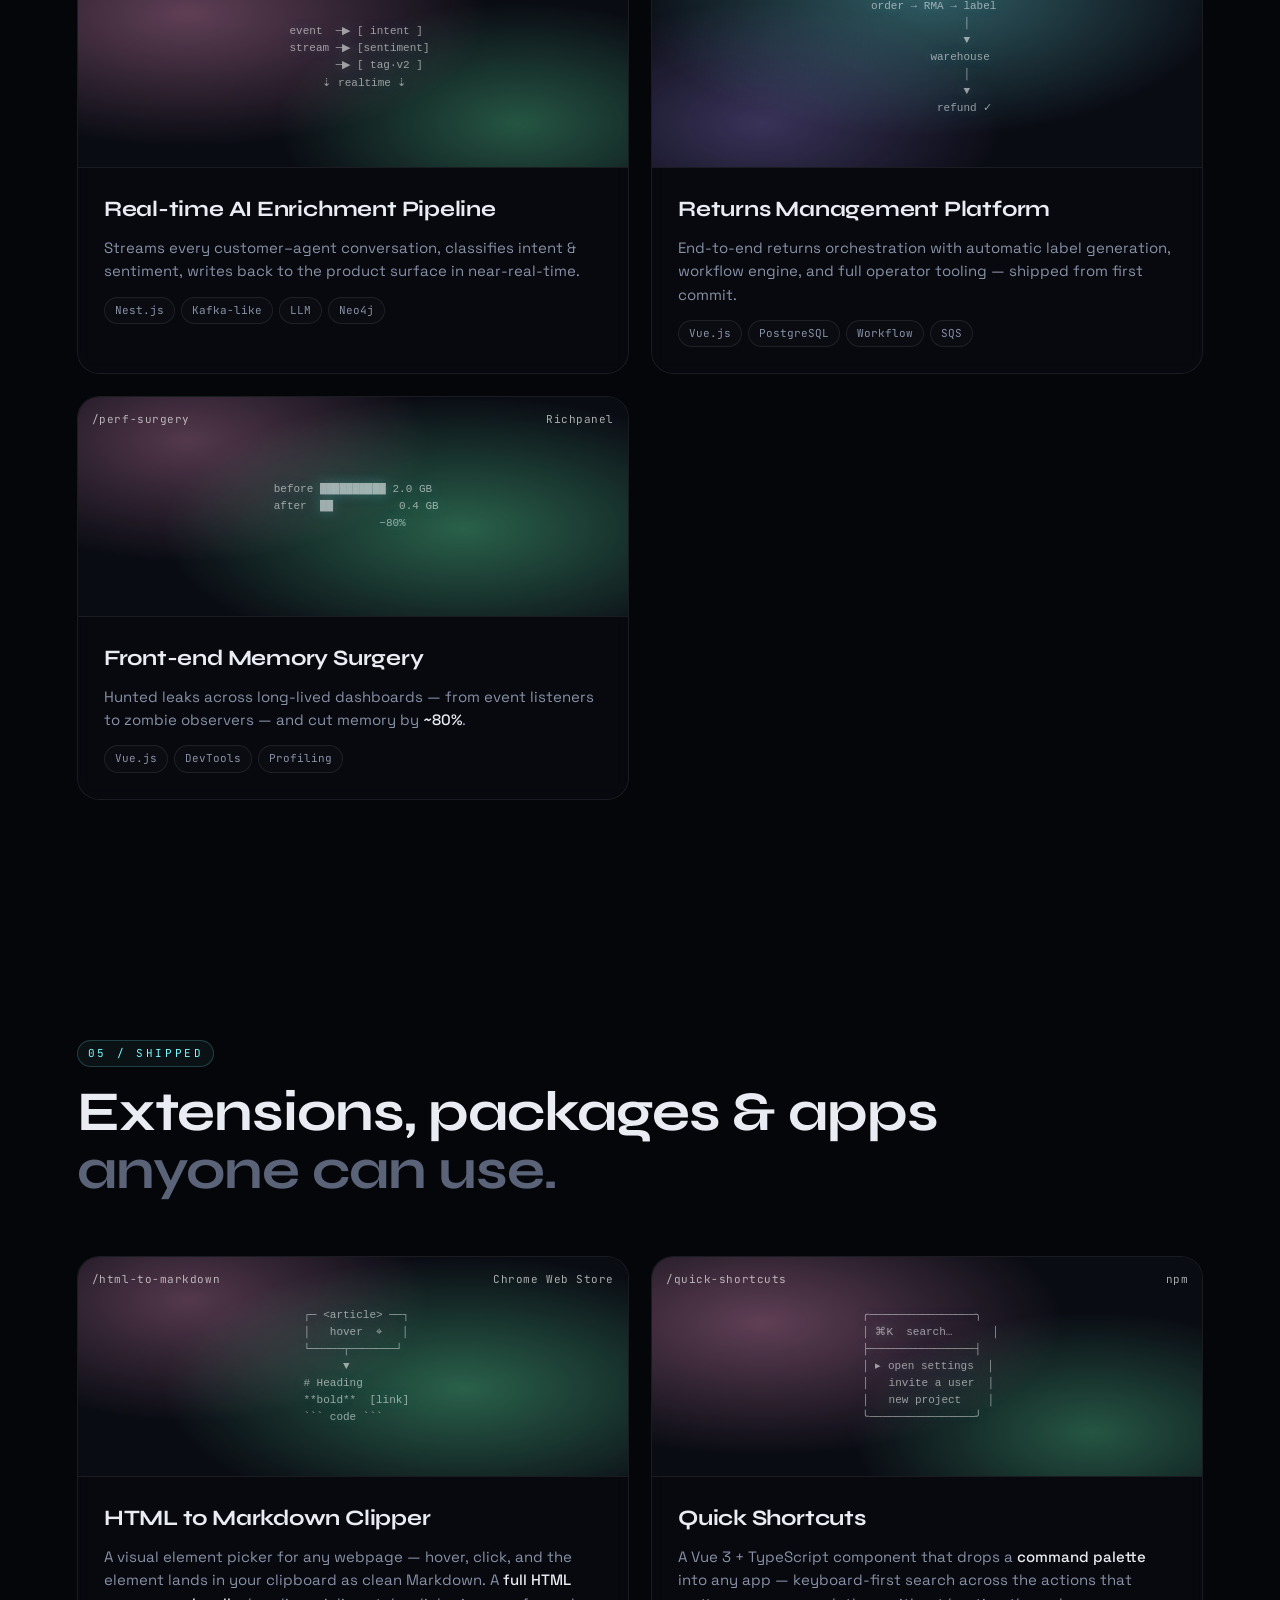
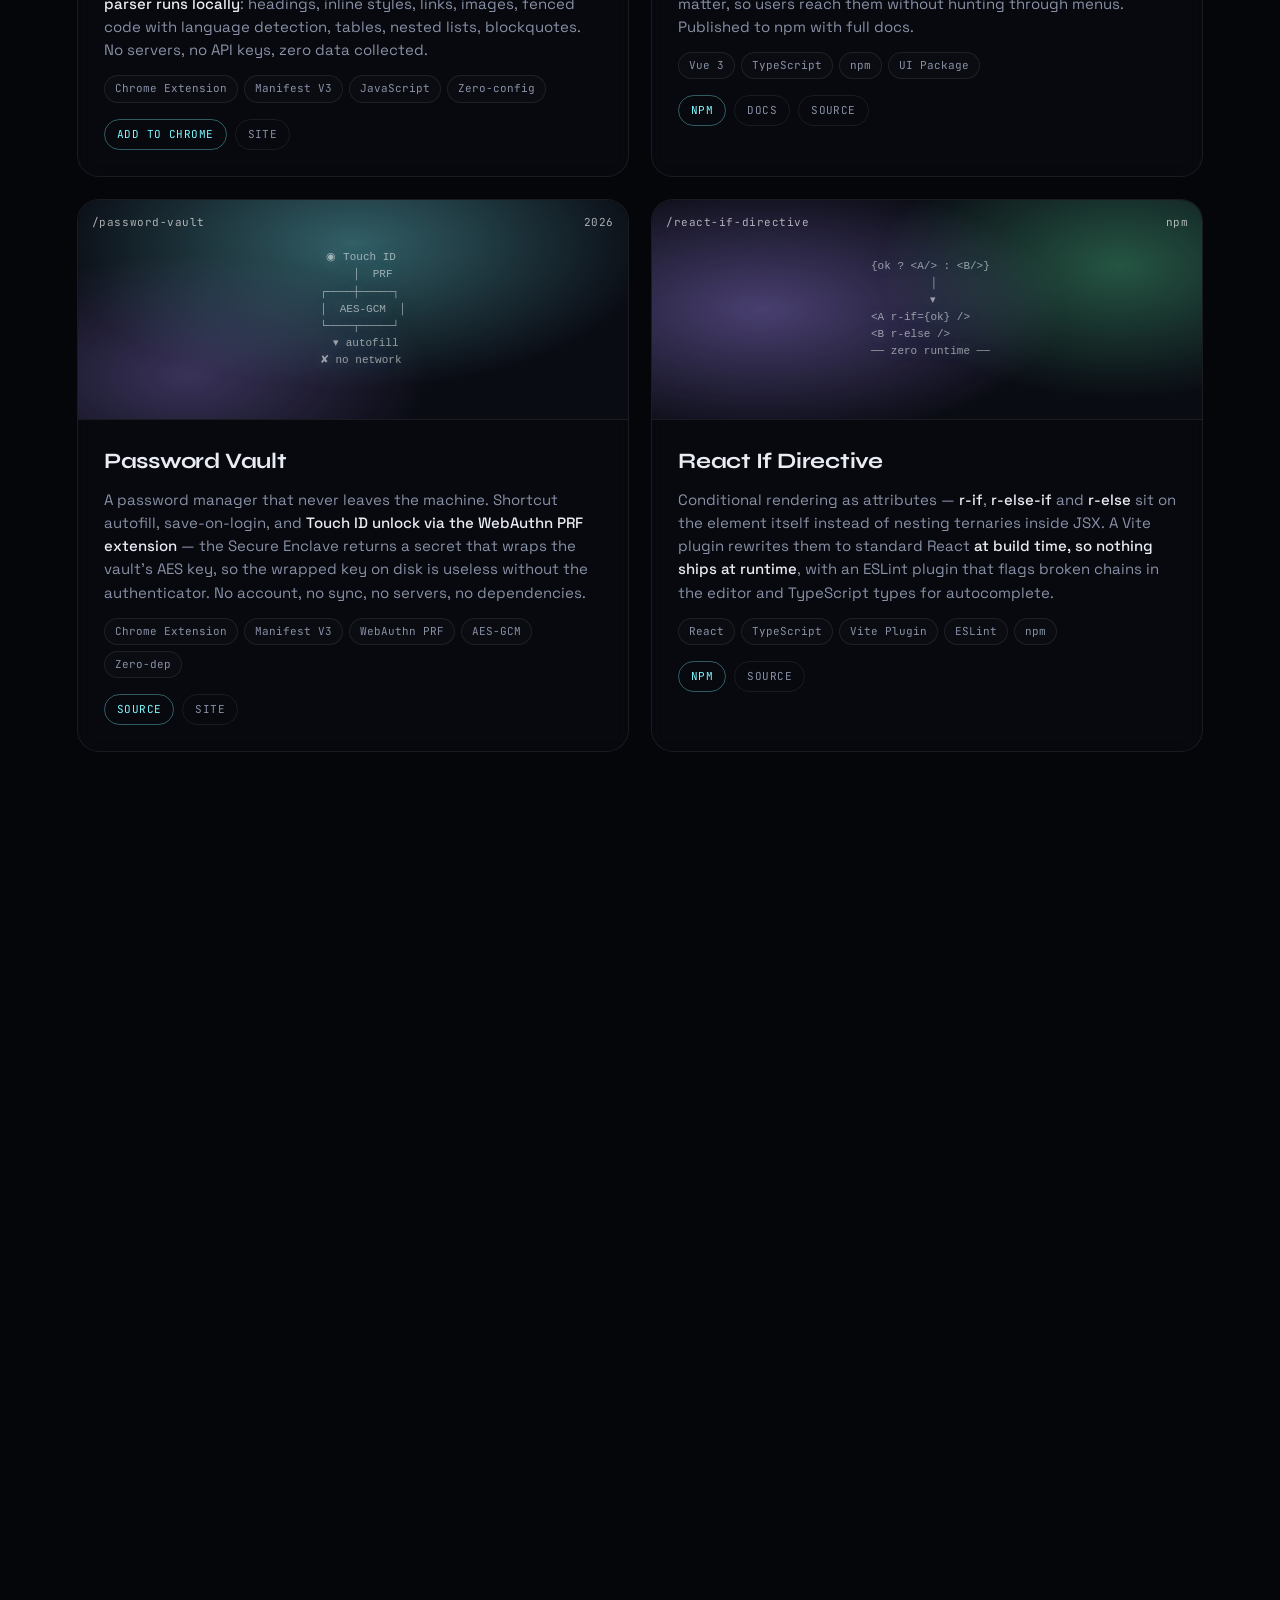
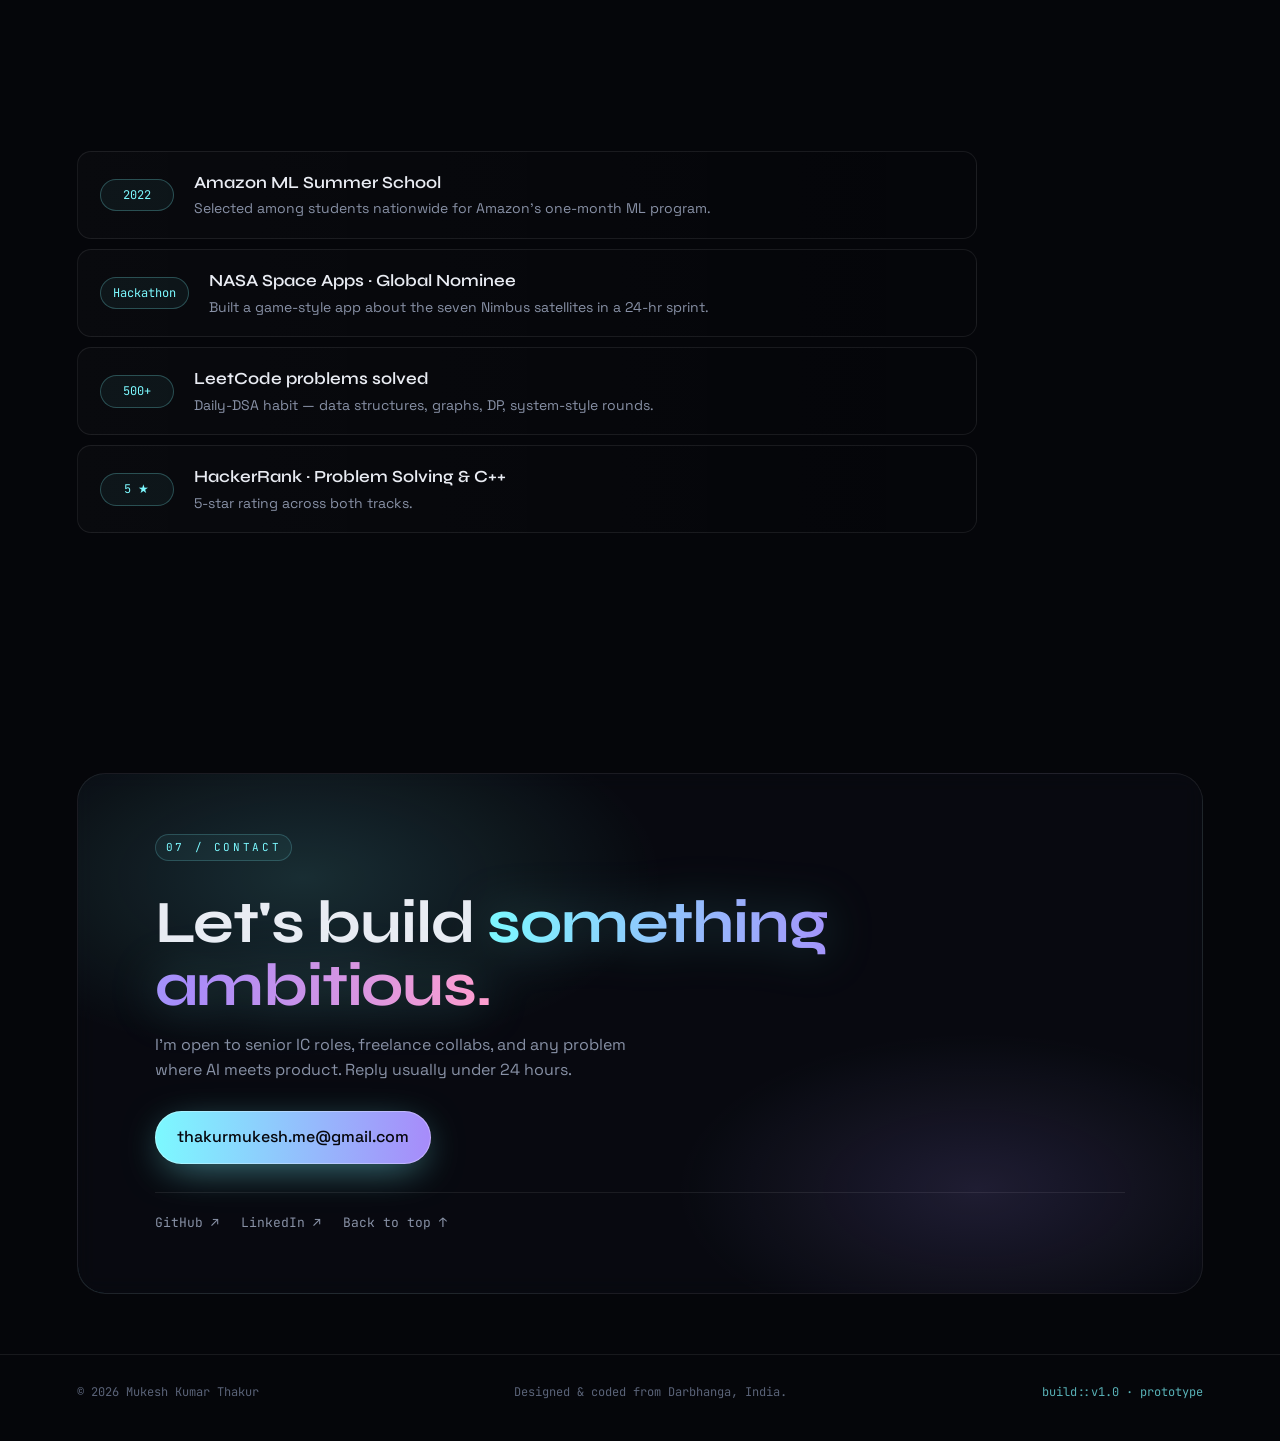
==== commit 744d8a88: "feat(shipped): add Radar to the shipped section Fifth product card: LLM-ranked tech-signal reader at" ====
--- a/index.html
+++ b/index.html
@@ -1138,7 +1138,7 @@
 <section id="shipped" class="section">
   <div class="section-head reveal">
     <span class="eyebrow">05 / Shipped</span>
-    <h2>Extensions &amp; packages <span class="muted">anyone can install.</span></h2>
+    <h2>Extensions, packages &amp; apps <span class="muted">anyone can use.</span></h2>
   </div>
 
   <div class="proj-grid">
@@ -1280,6 +1280,41 @@
         <div class="ship-links">
           <a class="primary" href="https://www.npmjs.com/package/react-if-directive" target="_blank" rel="noopener">npm</a>
           <a href="https://github.com/CaptaiN785/react-if-directive" target="_blank" rel="noopener">Source</a>
+        </div>
+      </div>
+    </article>
+
+    <article class="proj-card reveal" data-tilt>
+      <div class="proj-cover">
+        <div class="proj-gradient g1"></div>
+        <div class="proj-hud">
+          <span>/radar</span>
+          <span>radar.kryl.dev</span>
+        </div>
+        <div class="proj-ascii" aria-hidden="true">
+<pre>
+ ╭── nightly sweep ─╮
+ │ ◉ 9.0  ai/agents │
+ │ ● 8.2  css       │
+ │ ○ 4.1  weak      │
+ ╰──────────────────╯
+  50 sources ─▶ 1 bar
+</pre>
+        </div>
+      </div>
+      <div class="proj-body">
+        <h3>Radar</h3>
+        <p>A tech-signal reader with a bar for entry. Every night it sweeps ~50
+           hand-picked engineering sources, has an <strong>LLM score every item against
+           a curated interests profile</strong>, and serves only what clears the bar —
+           each item with a two-sentence tldr. Multi-user accounts, topic filters, and
+           votes that teach the ranking.</p>
+        <div class="chips">
+          <span>React 19</span><span>Convex</span><span>TypeScript</span><span>LLM Ranking</span><span>Netlify</span>
+        </div>
+        <div class="ship-links">
+          <a class="primary" href="https://radar.kryl.dev" target="_blank" rel="noopener">Open Radar</a>
+          <a href="https://radar.kryl.dev/docs" target="_blank" rel="noopener">Docs</a>
         </div>
       </div>
     </article>
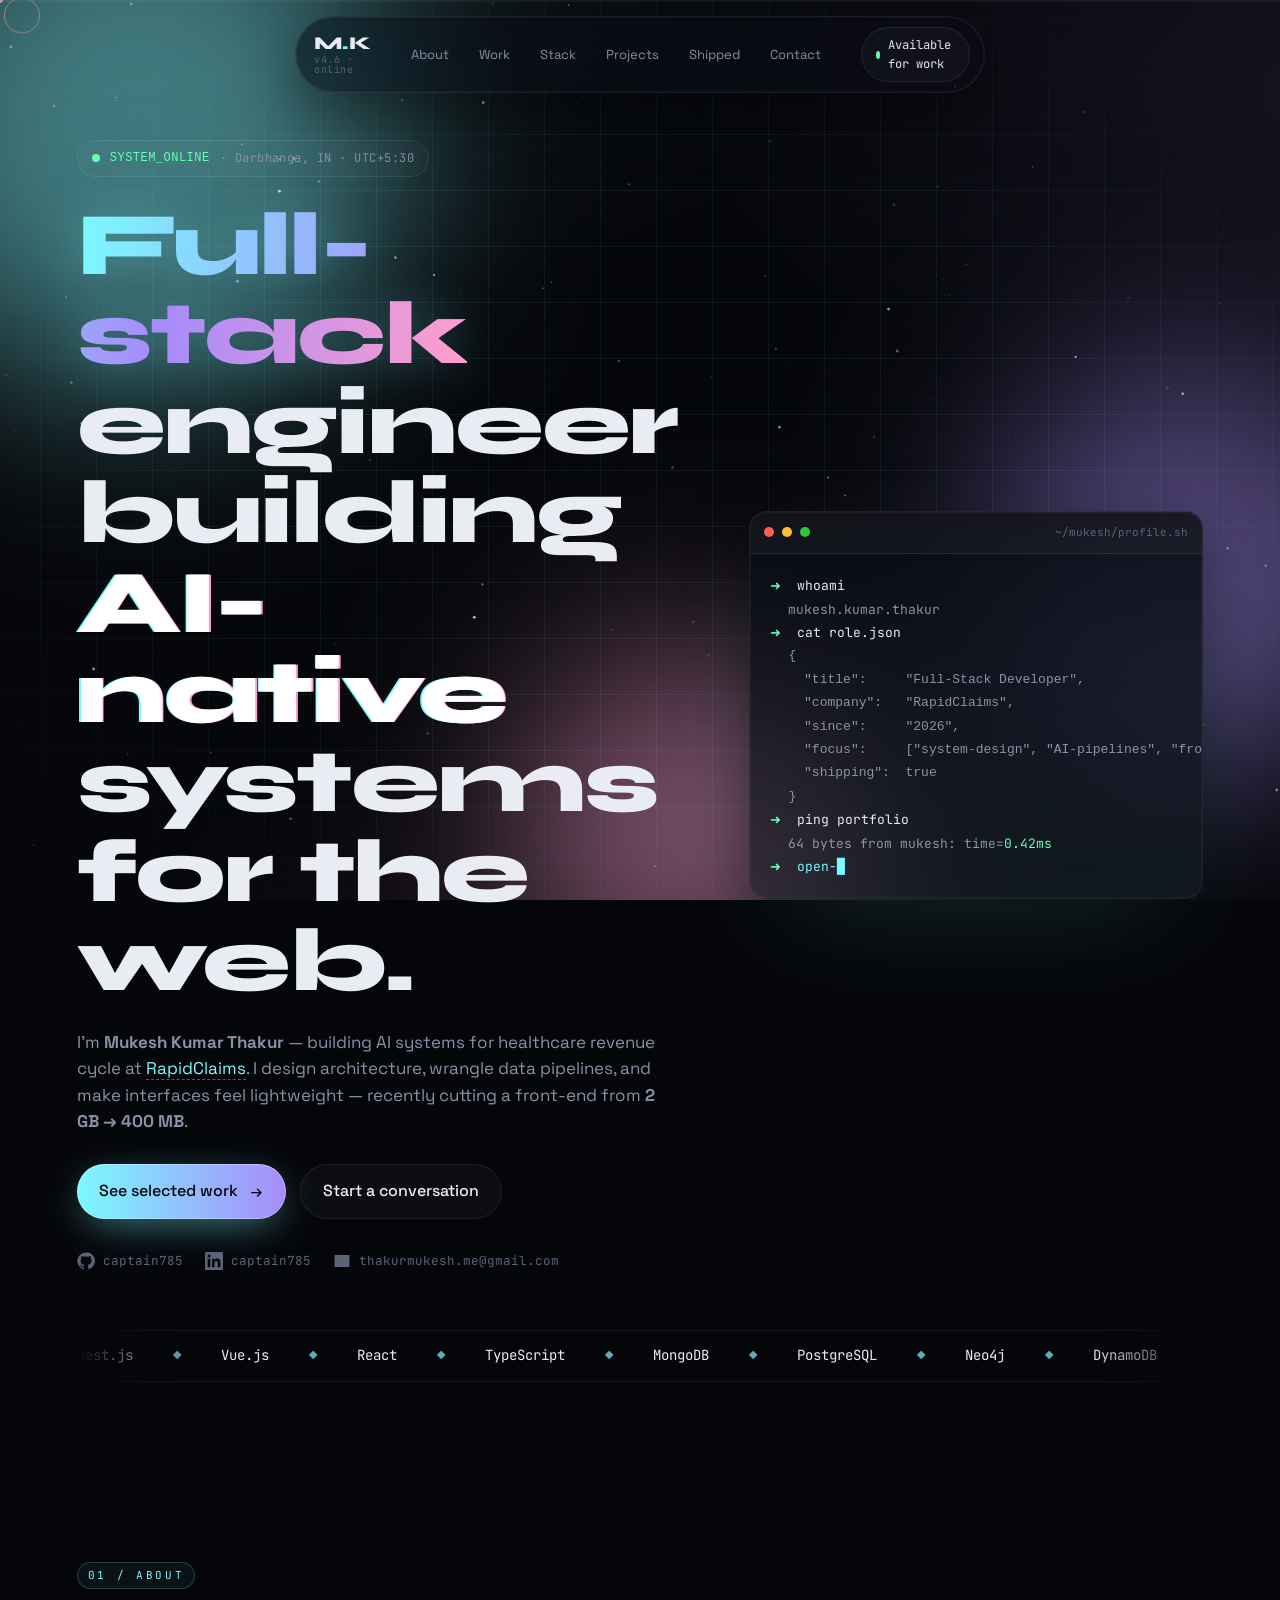
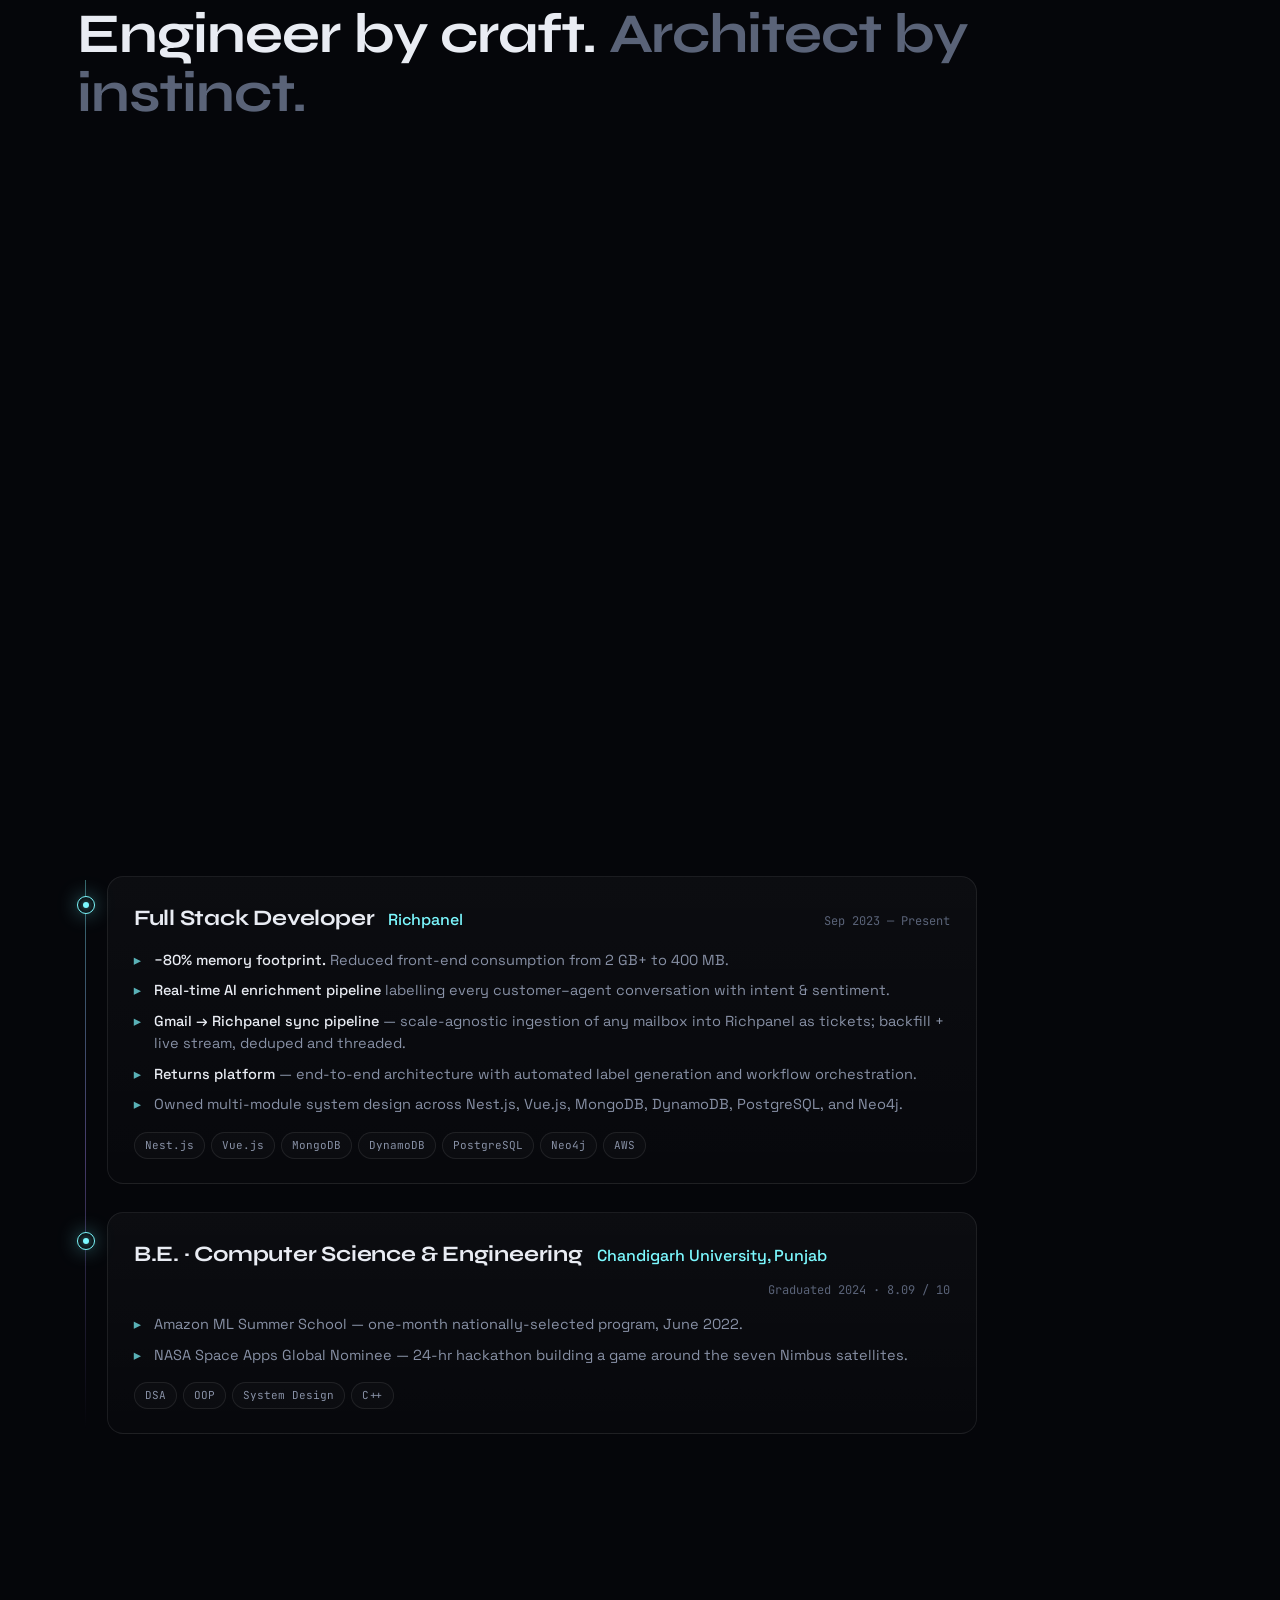
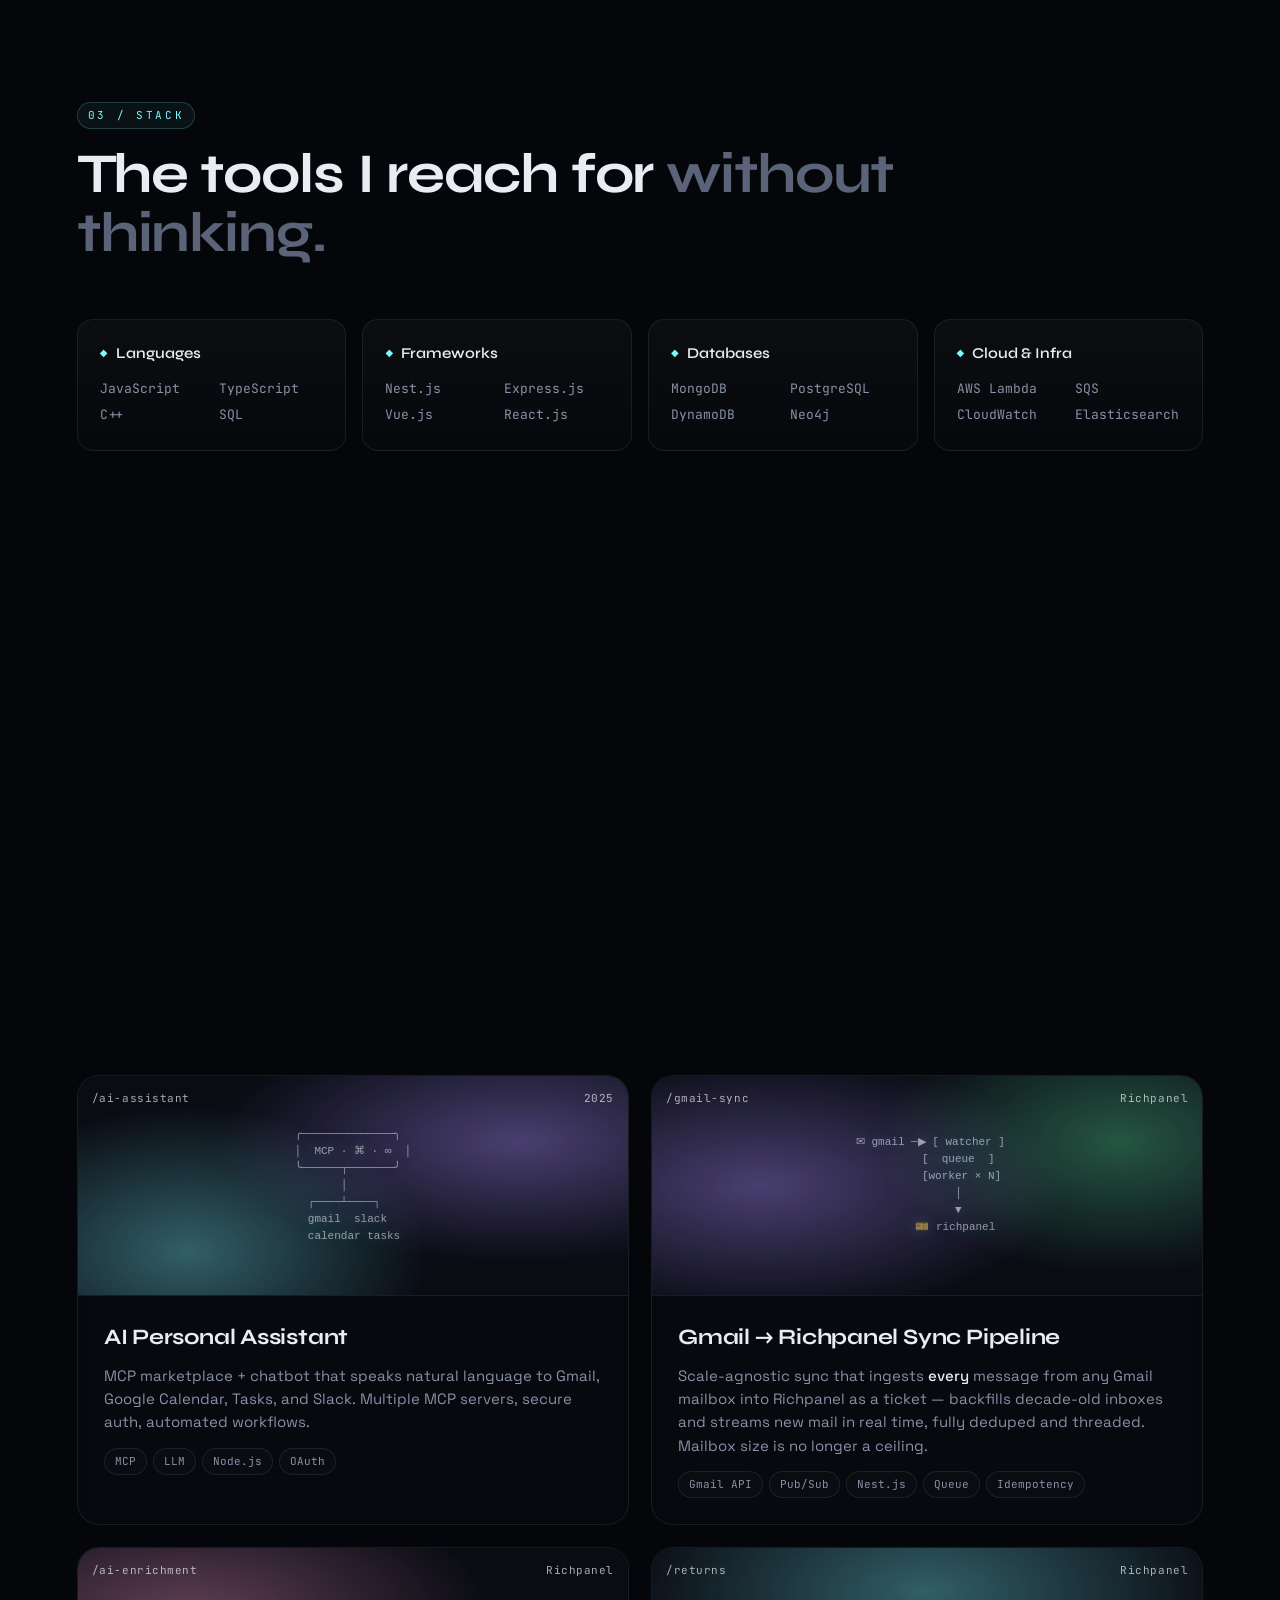
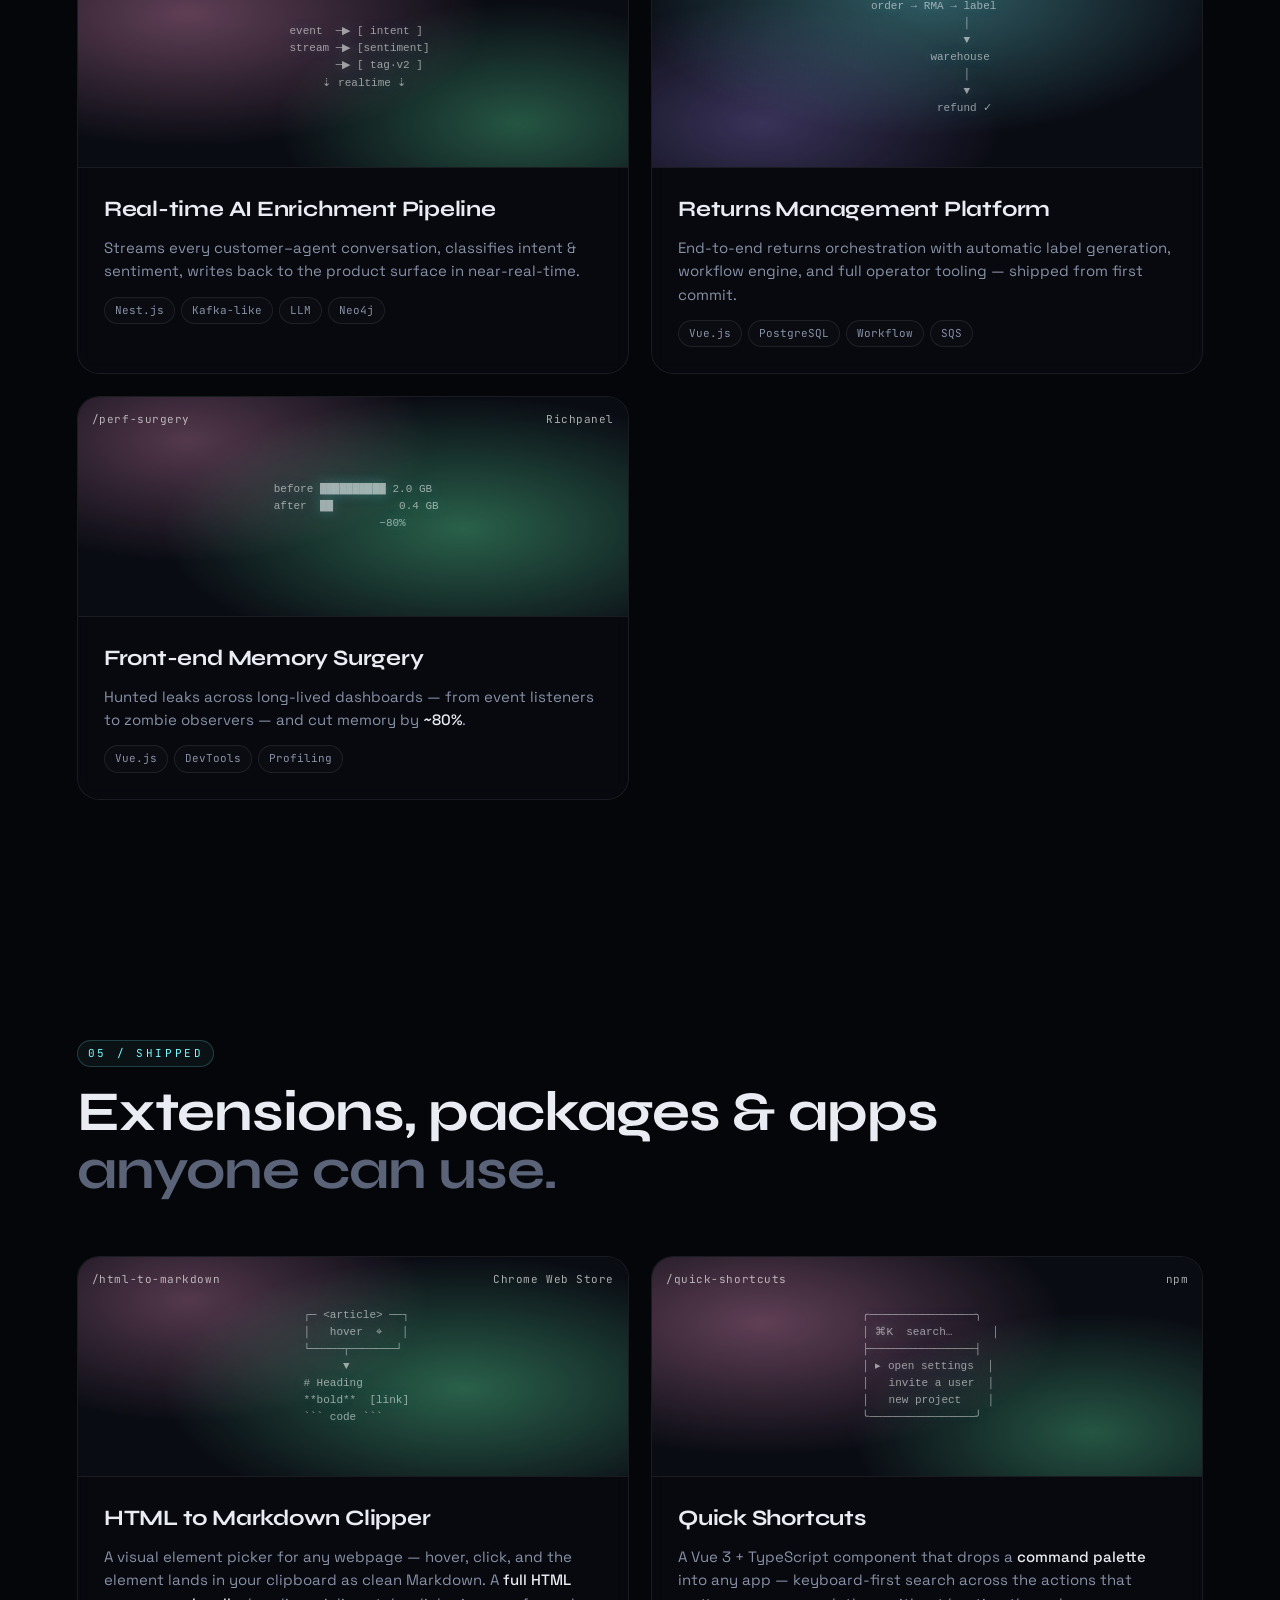
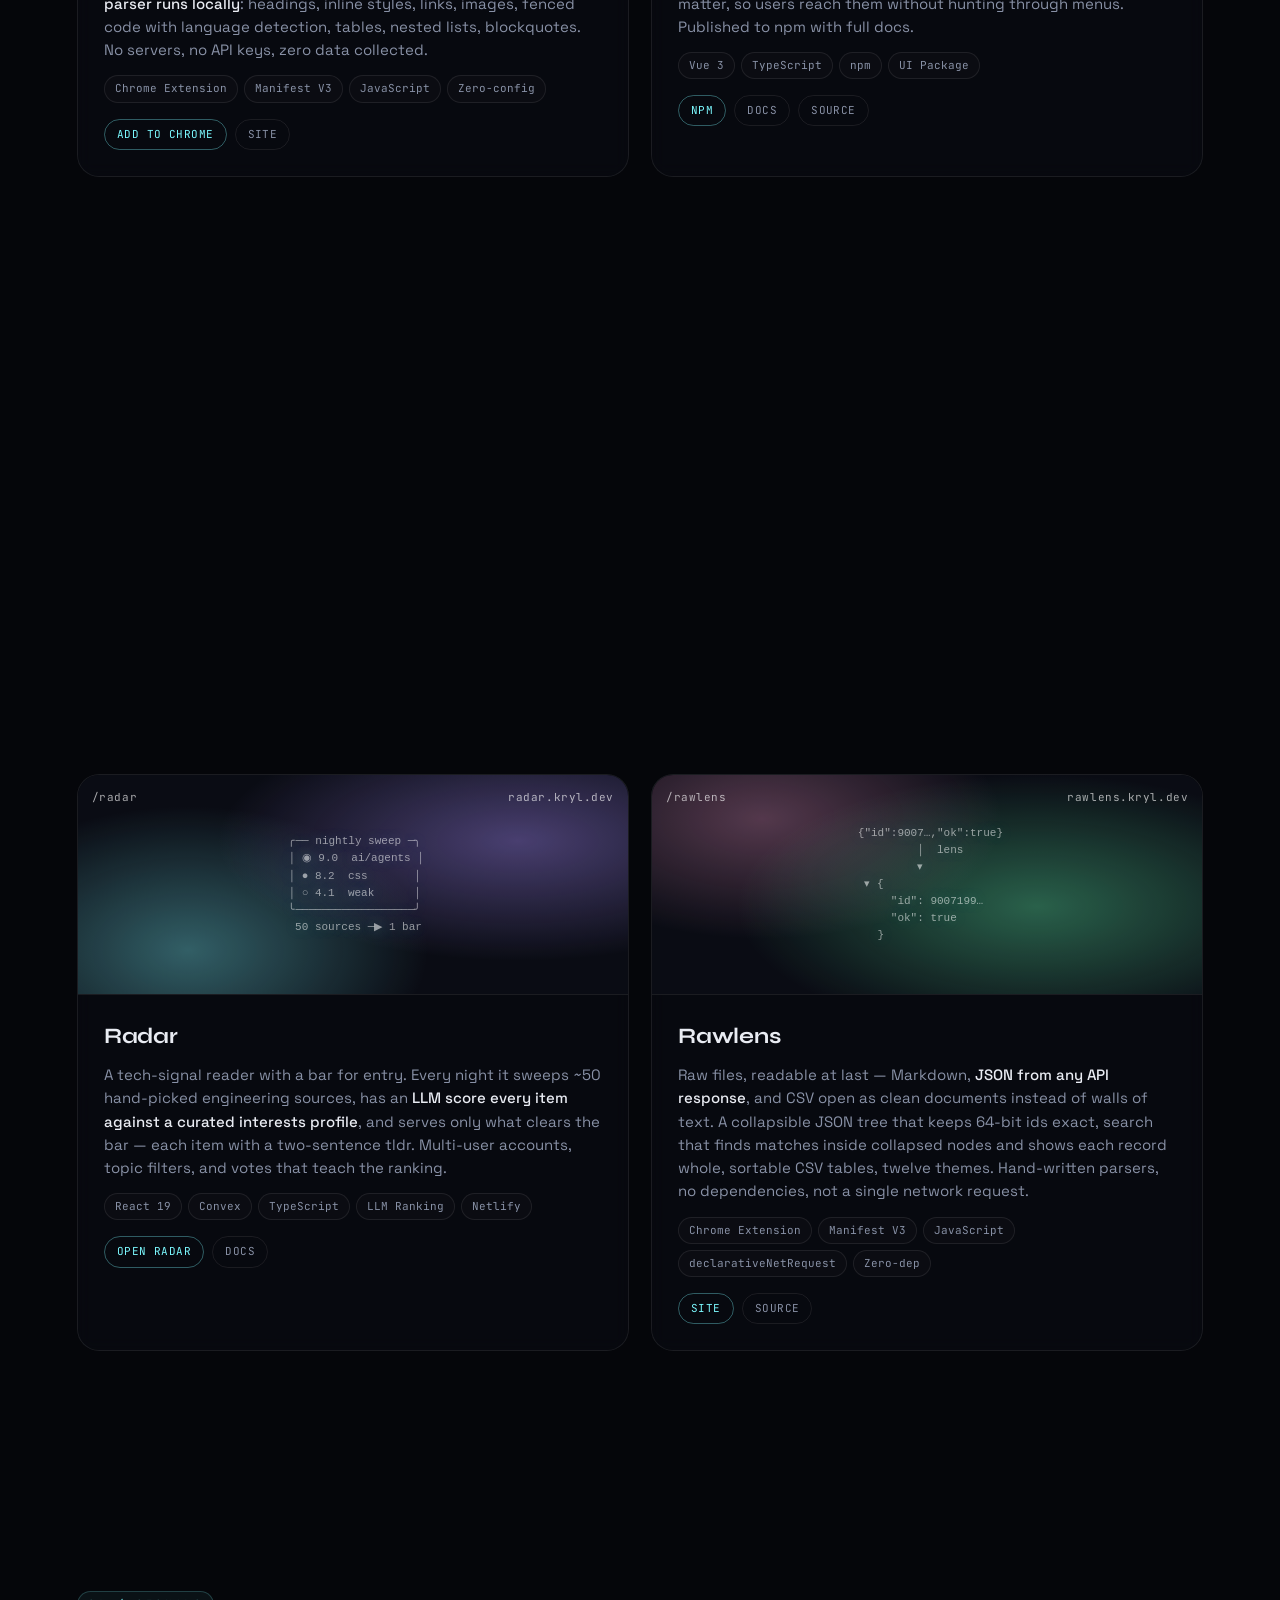
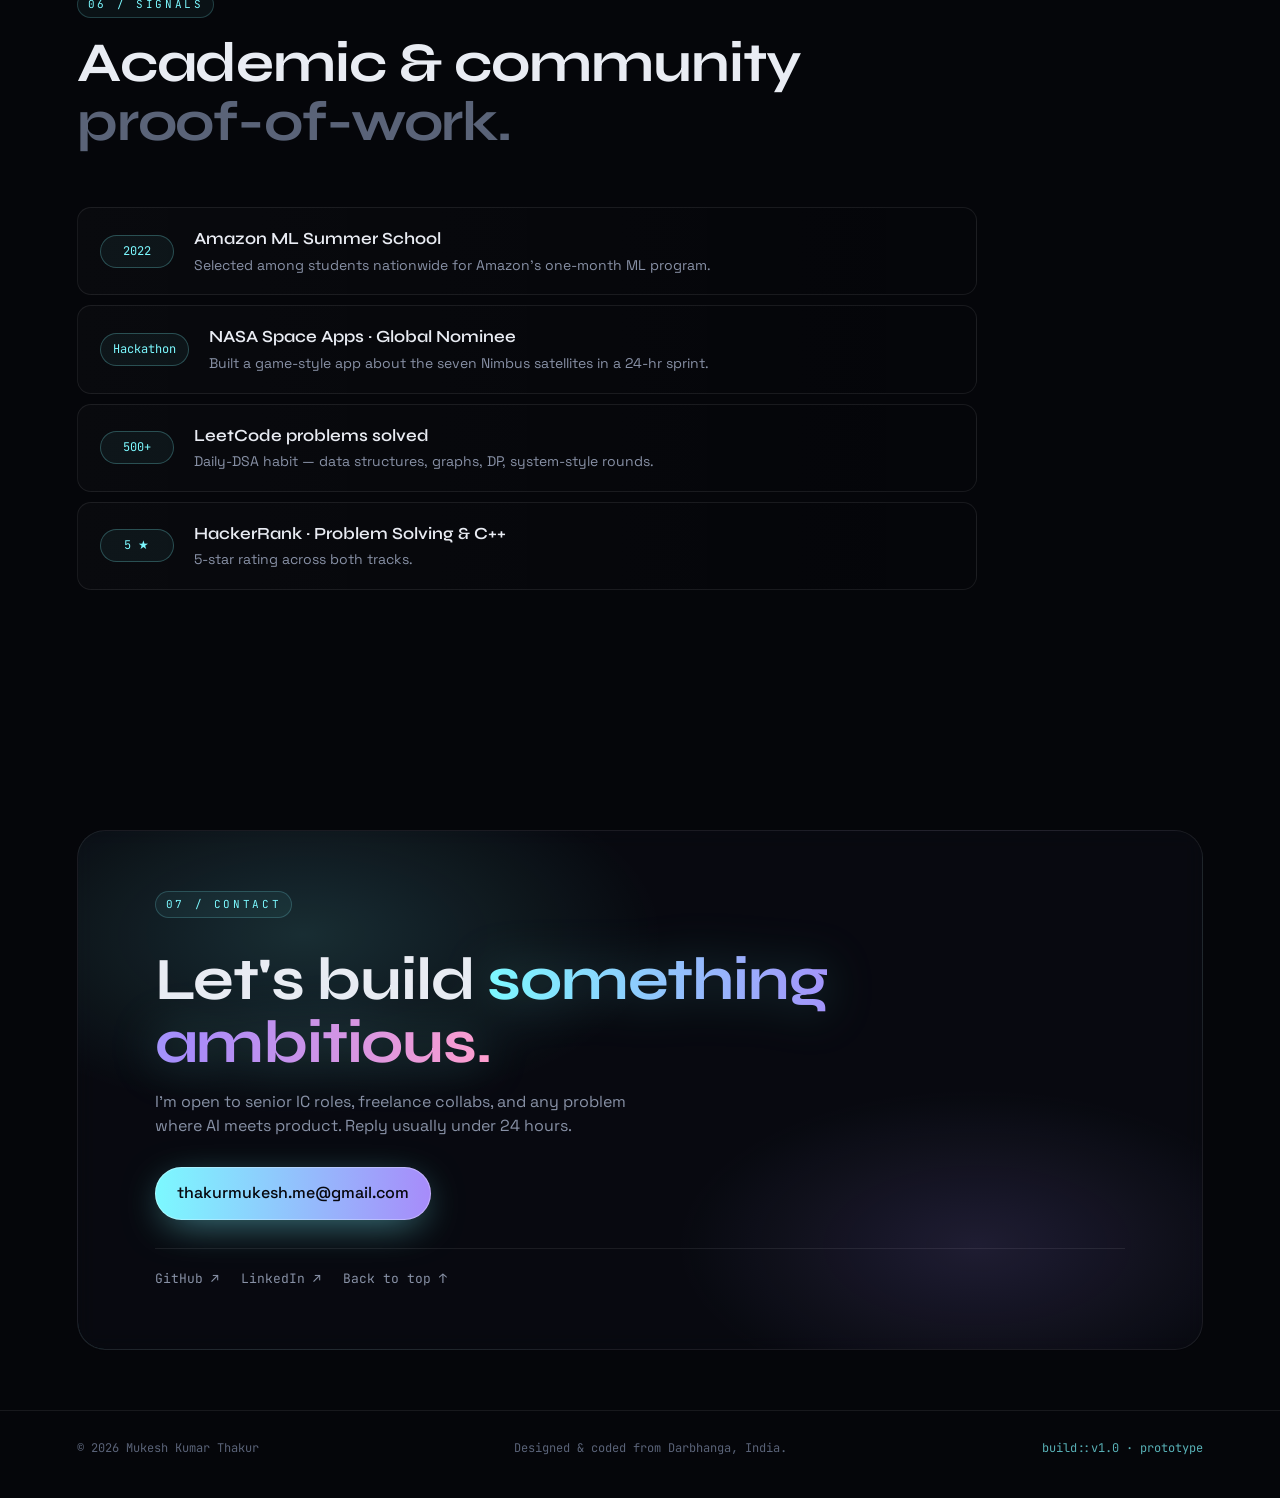
==== commit 80939a9b: "feat(shipped): add Rawlens to the shipped section Rawlens - the Markdown, JSON and CSV viewer extens" ====
--- a/index.html
+++ b/index.html
@@ -1318,6 +1318,42 @@
         </div>
       </div>
     </article>
+
+    <article class="proj-card reveal" data-tilt>
+      <div class="proj-cover">
+        <div class="proj-gradient g4"></div>
+        <div class="proj-hud">
+          <span>/rawlens</span>
+          <span>rawlens.kryl.dev</span>
+        </div>
+        <div class="proj-ascii" aria-hidden="true">
+<pre>
+ {"id":9007…,"ok":true}
+          │  lens
+          ▾
+  ▾ {
+      "id": 9007199…
+      "ok": true
+    }
+</pre>
+        </div>
+      </div>
+      <div class="proj-body">
+        <h3>Rawlens</h3>
+        <p>Raw files, readable at last — Markdown, <strong>JSON from any API response</strong>,
+           and CSV open as clean documents instead of walls of text. A collapsible JSON
+           tree that keeps 64-bit ids exact, search that finds matches inside collapsed
+           nodes and shows each record whole, sortable CSV tables, twelve themes. Hand-written
+           parsers, no dependencies, not a single network request.</p>
+        <div class="chips">
+          <span>Chrome Extension</span><span>Manifest V3</span><span>JavaScript</span><span>declarativeNetRequest</span><span>Zero-dep</span>
+        </div>
+        <div class="ship-links">
+          <a class="primary" href="https://rawlens.kryl.dev" target="_blank" rel="noopener">Site</a>
+          <a href="https://github.com/CaptaiN785/rawlens" target="_blank" rel="noopener">Source</a>
+        </div>
+      </div>
+    </article>
   </div>
 </section>
 
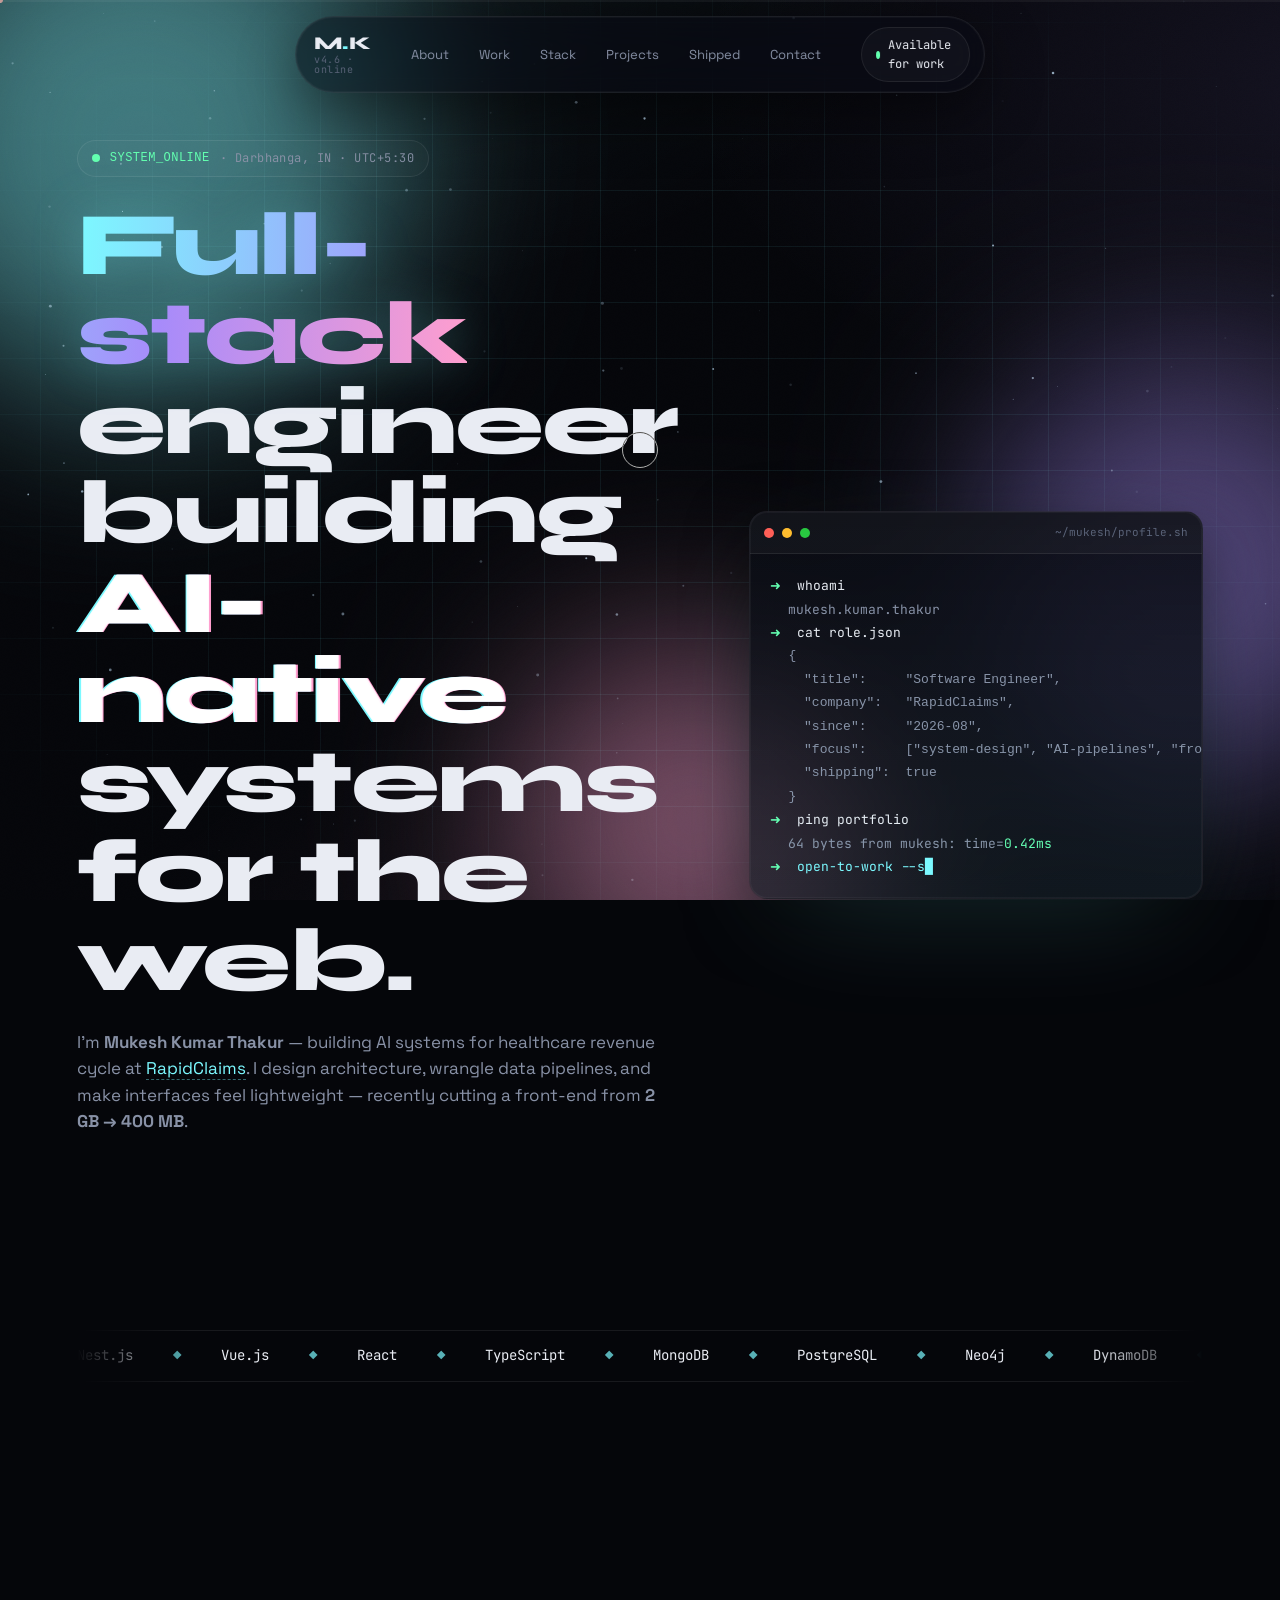
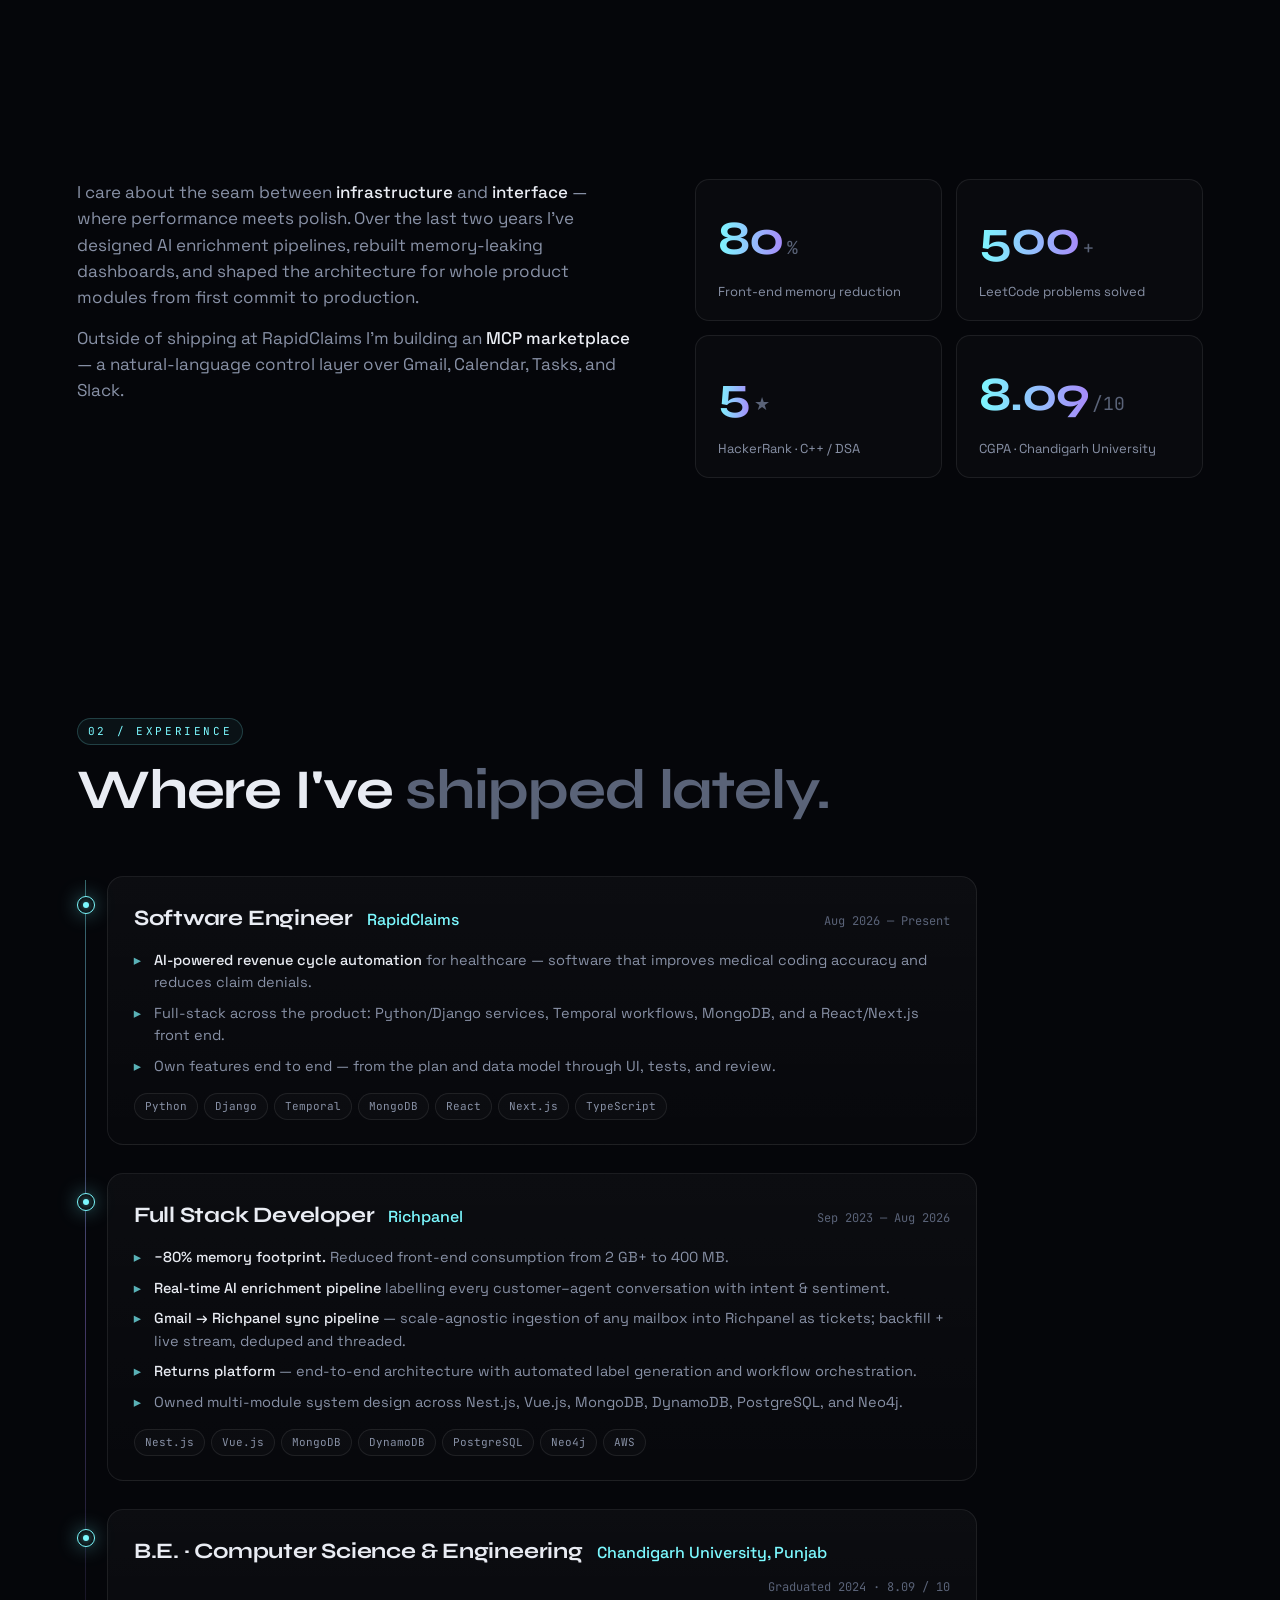
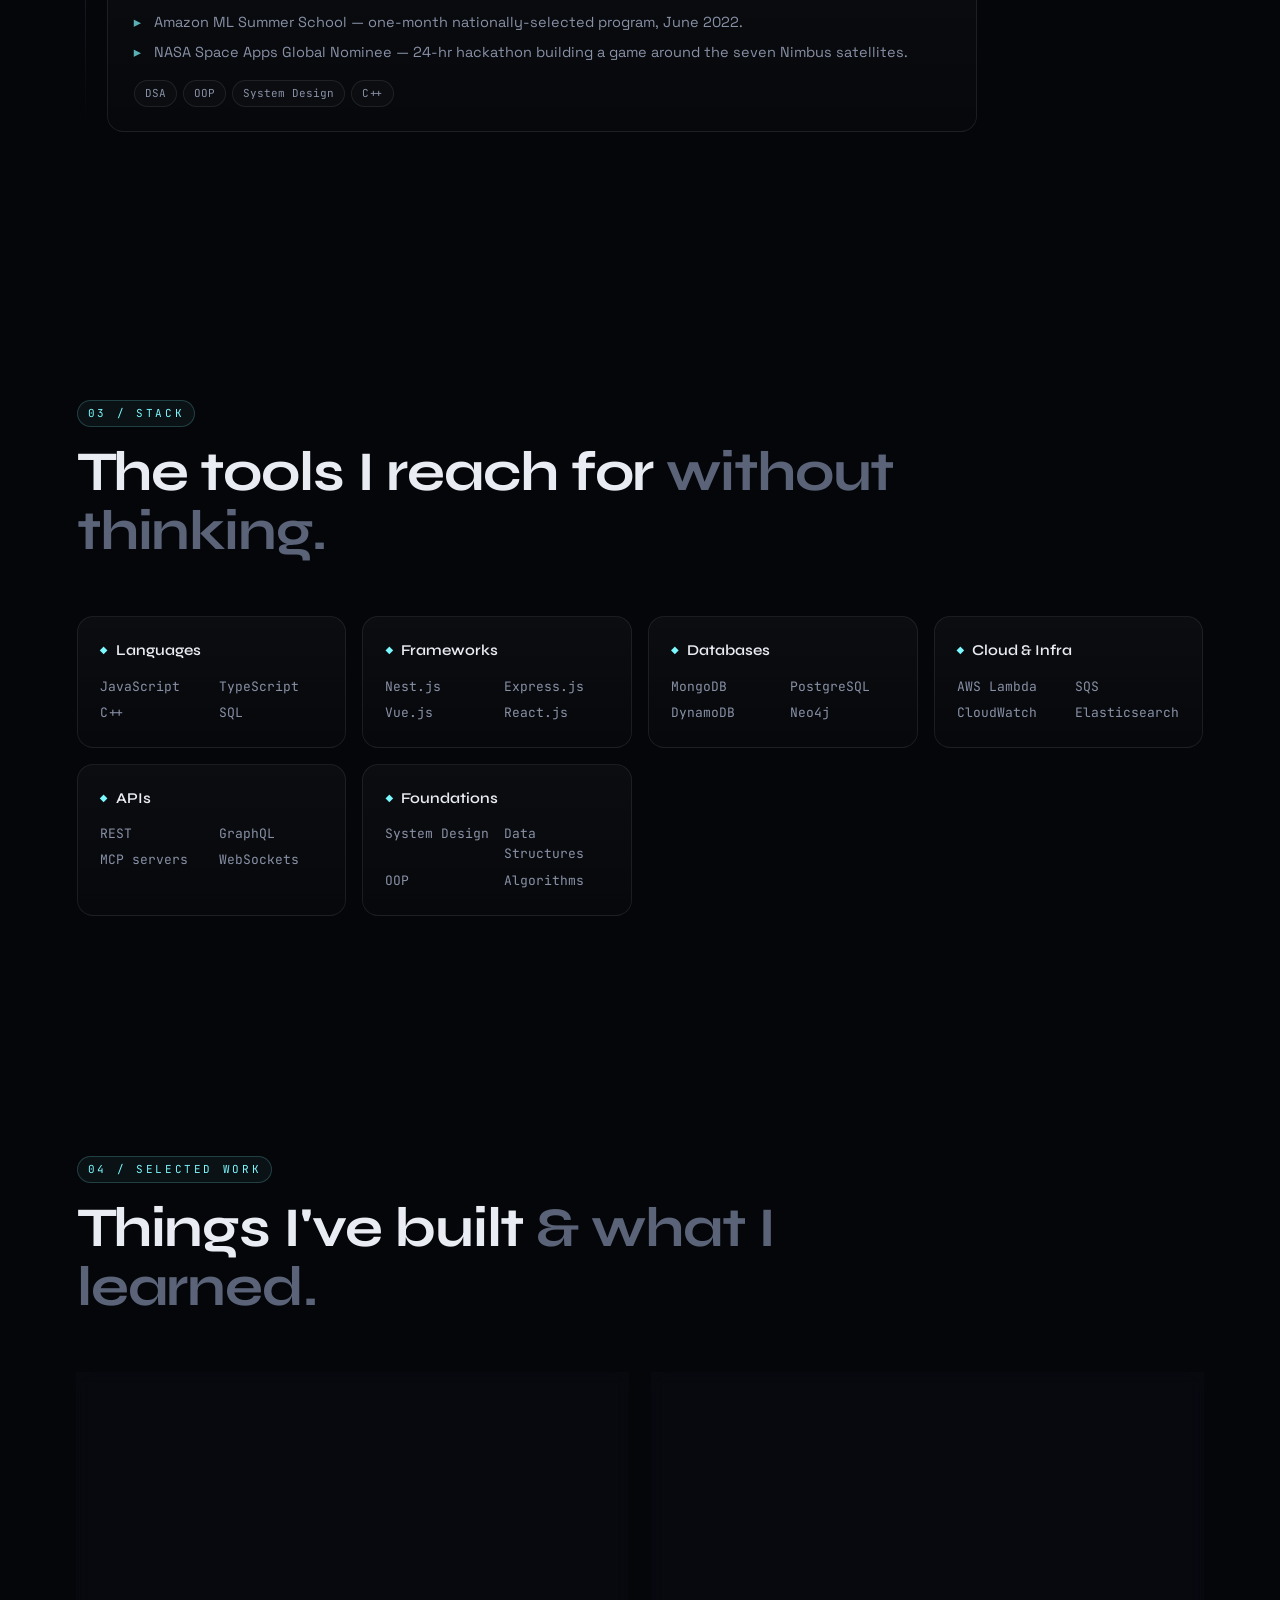
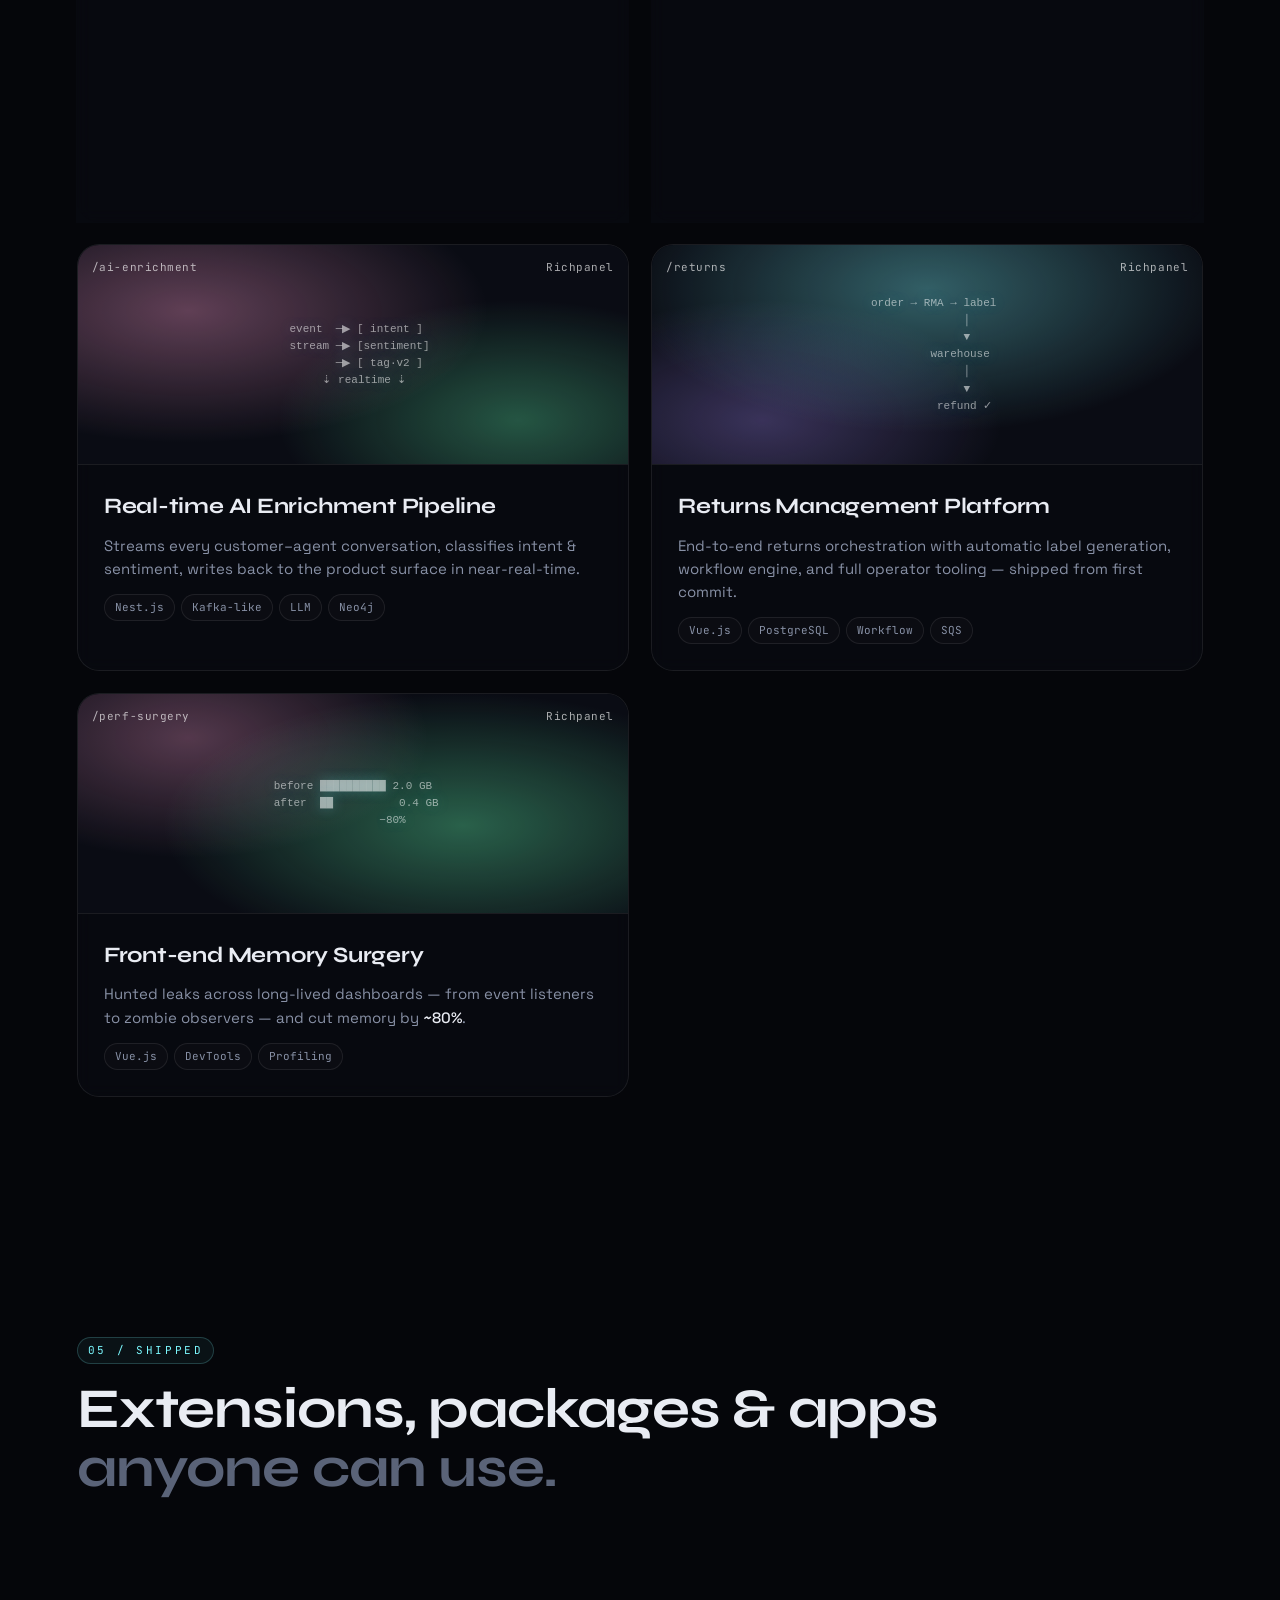
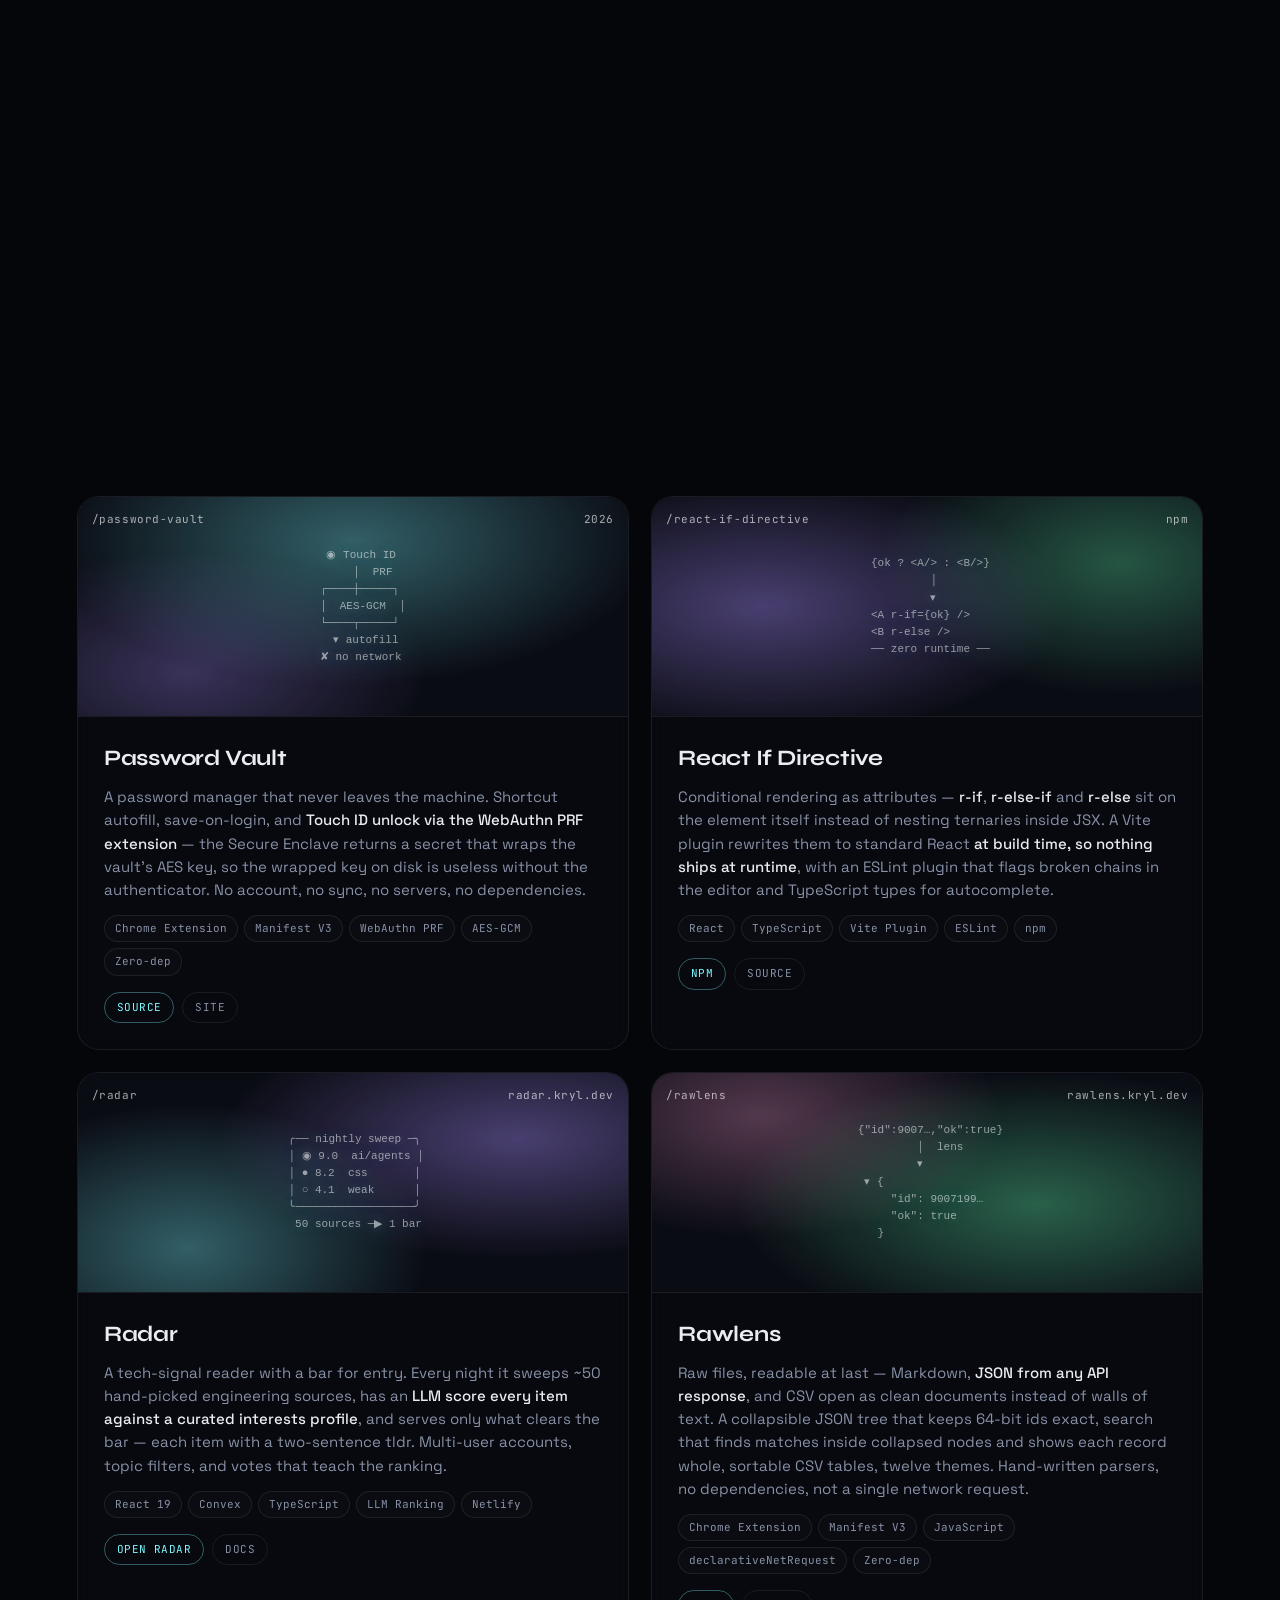
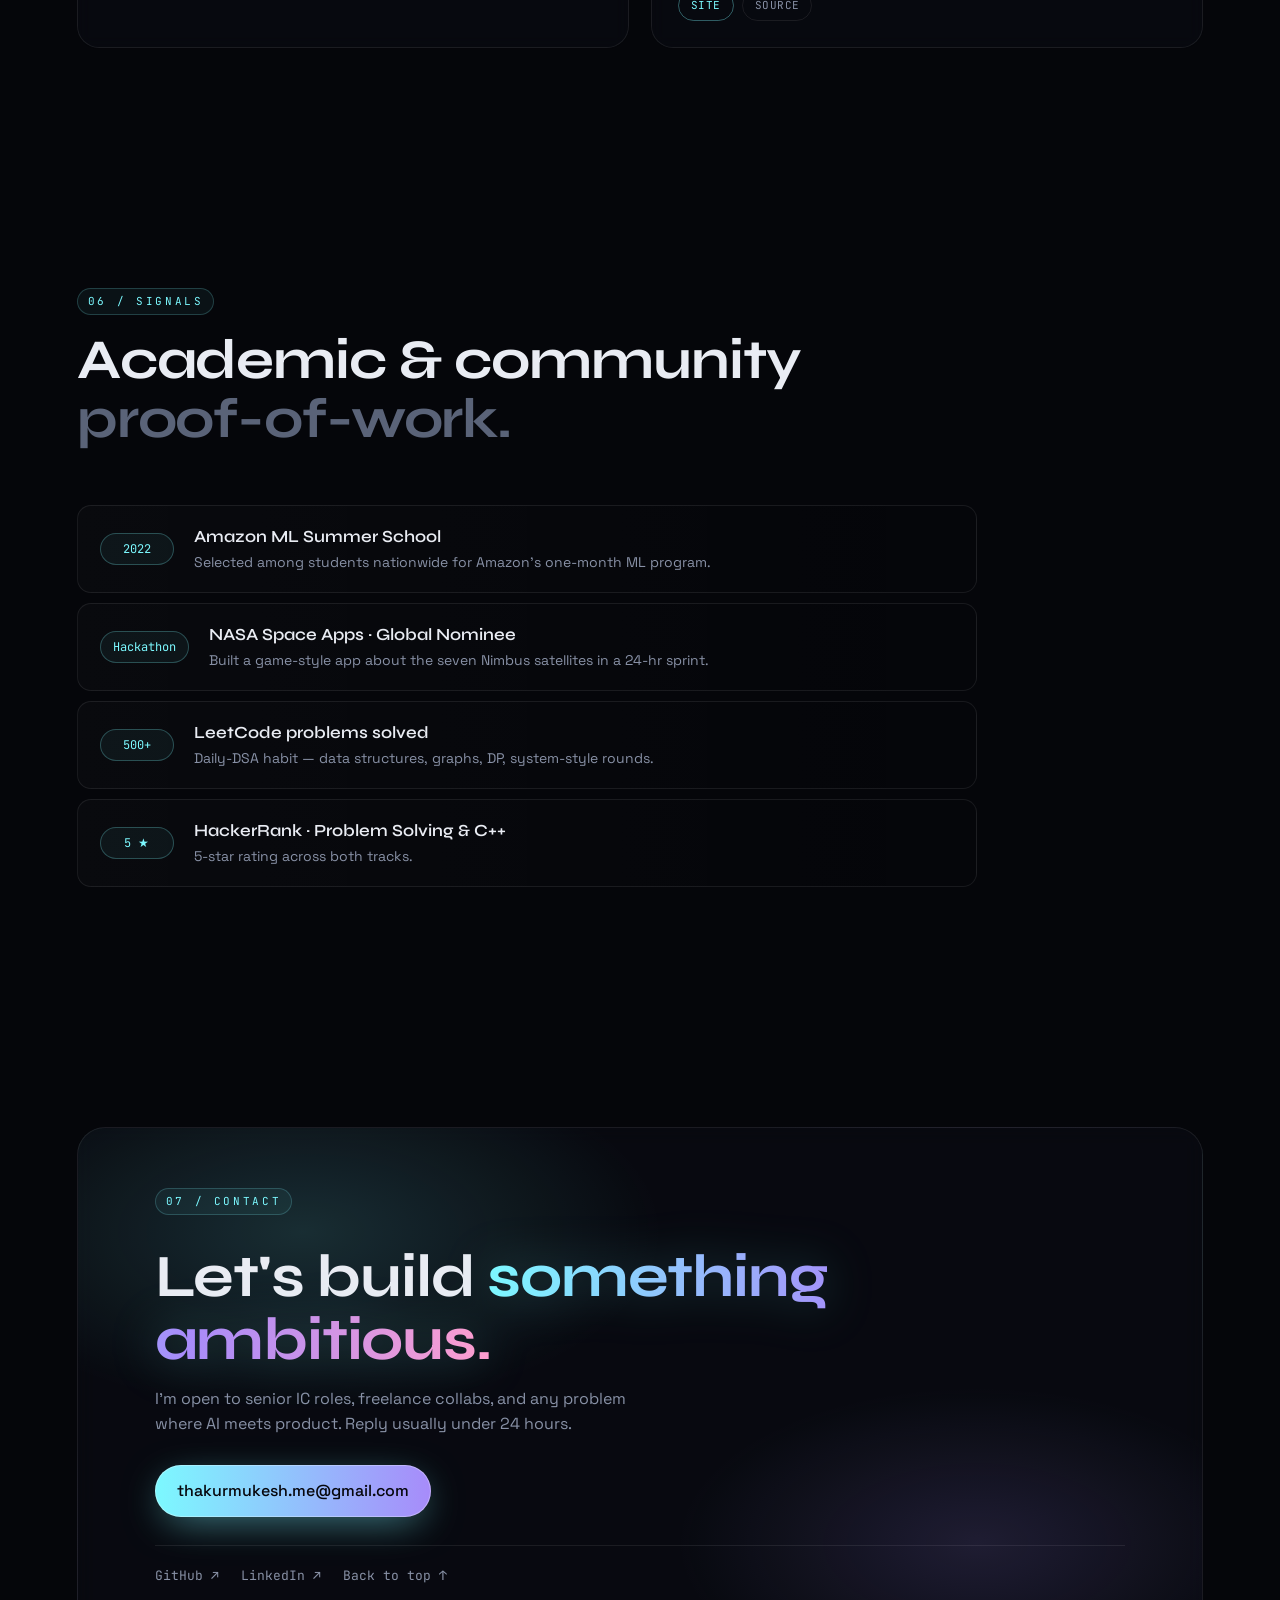
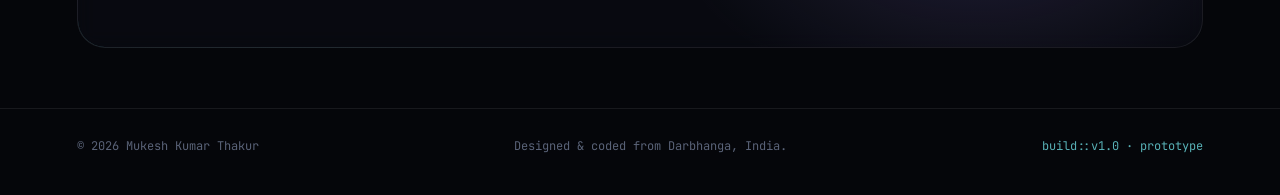
==== commit 7e54309b: "feat(experience): add RapidClaims and close the Richpanel dates The hero has said RapidClaims for a " ====
--- a/index.html
+++ b/index.html
@@ -797,9 +797,9 @@
         <p class="out">mukesh.kumar.thakur</p>
         <p><span class="prompt">➜</span> <span class="cmd">cat role.json</span></p>
 <pre class="out">{
-  "title":     "Full-Stack Developer",
+  "title":     "Software Engineer",
   "company":   "RapidClaims",
-  "since":     "2026",
+  "since":     "2026-08",
   "focus":     ["system-design", "AI-pipelines", "frontend-perf"],
   "shipping":  true
 }</pre>
@@ -898,9 +898,30 @@
       <div class="tl-marker"><span></span></div>
       <div class="tl-card">
         <header>
+          <h3>Software Engineer</h3>
+          <span class="tl-company">RapidClaims</span>
+          <span class="tl-time">Aug 2026 — Present</span>
+        </header>
+        <ul>
+          <li><strong>AI-powered revenue cycle automation</strong> for healthcare — software that improves medical coding accuracy and reduces claim denials.</li>
+          <li>Full-stack across the product: Python/Django services, Temporal workflows, MongoDB, and a React/Next.js front end.</li>
+          <li>Own features end to end — from the plan and data model through UI, tests, and review.</li>
+        </ul>
+        <div class="chips">
+          <span>Python</span><span>Django</span><span>Temporal</span>
+          <span>MongoDB</span><span>React</span><span>Next.js</span>
+          <span>TypeScript</span>
+        </div>
+      </div>
+    </article>
+
+    <article class="tl-item reveal">
+      <div class="tl-marker"><span></span></div>
+      <div class="tl-card">
+        <header>
           <h3>Full Stack Developer</h3>
           <span class="tl-company">Richpanel</span>
-          <span class="tl-time">Sep 2023 — Present</span>
+          <span class="tl-time">Sep 2023 — Aug 2026</span>
         </header>
         <ul>
           <li><strong>−80% memory footprint.</strong> Reduced front-end consumption from 2 GB+ to 400 MB.</li>
